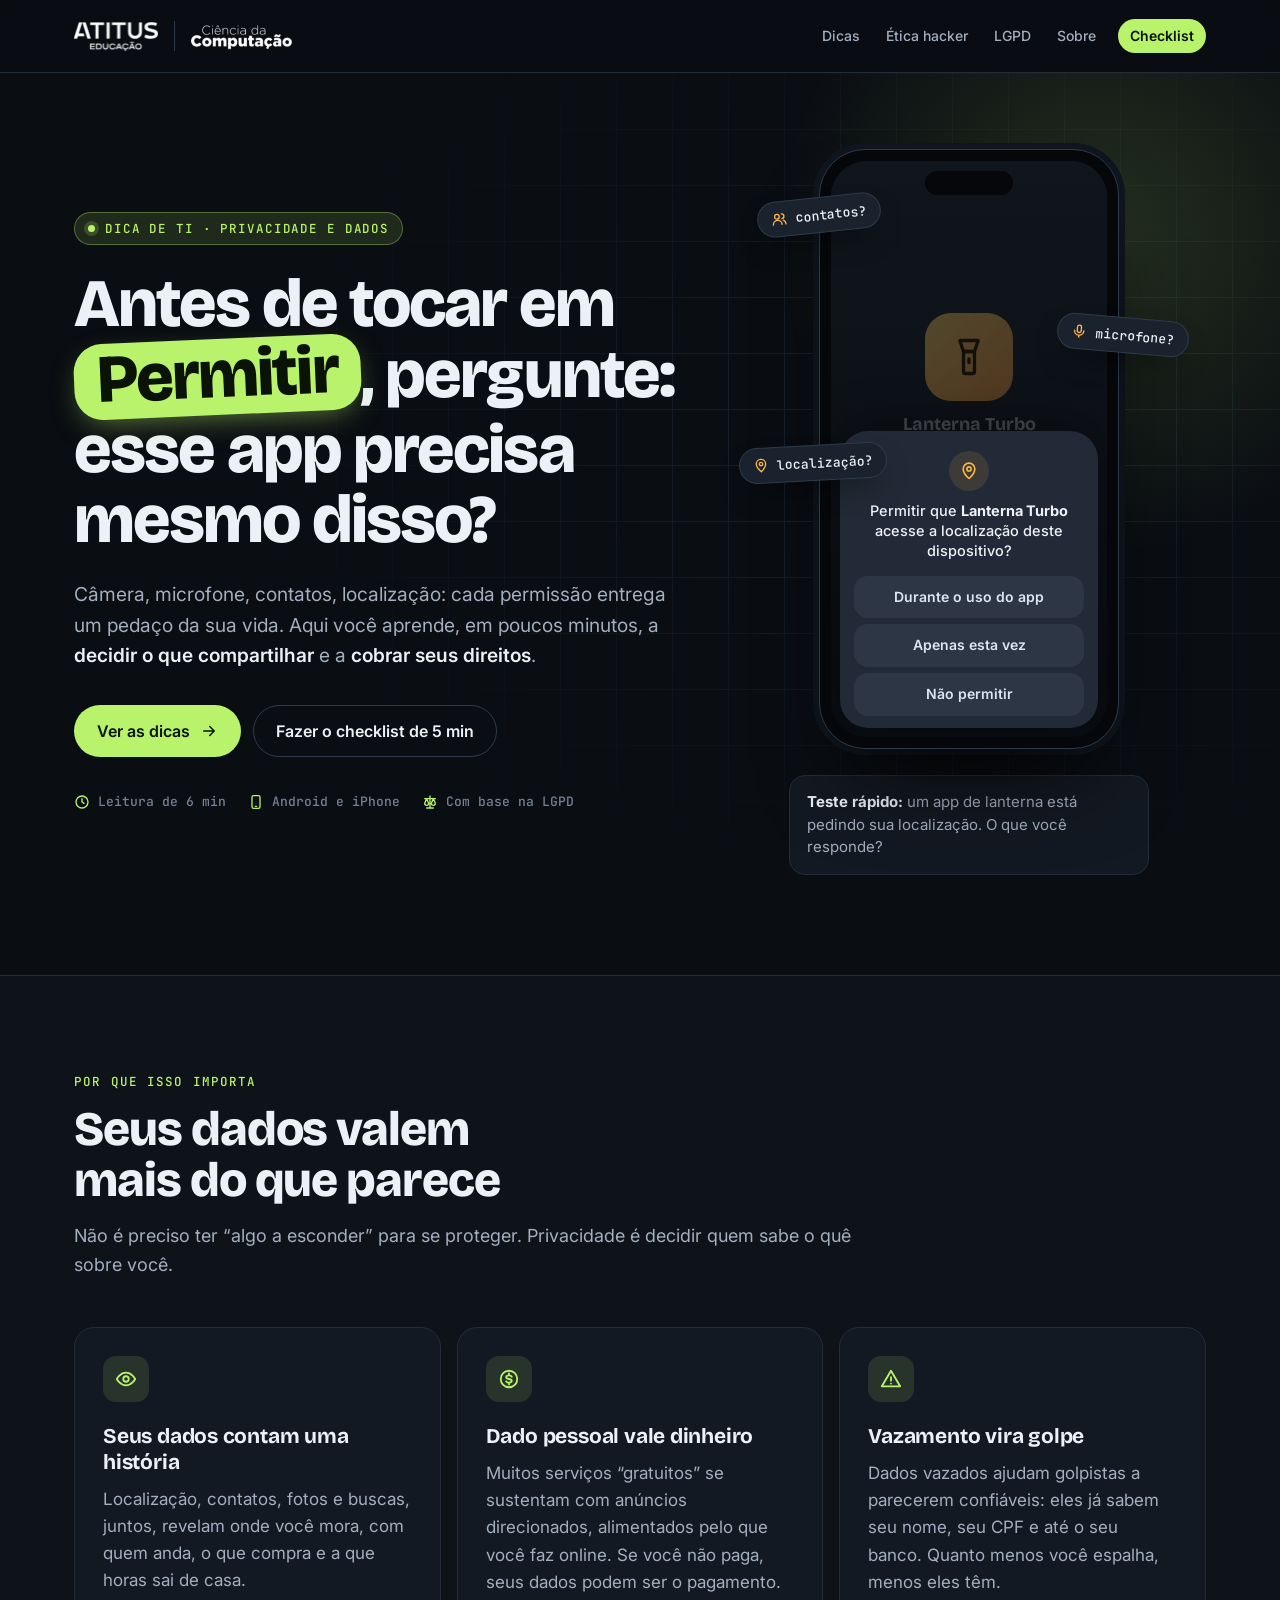
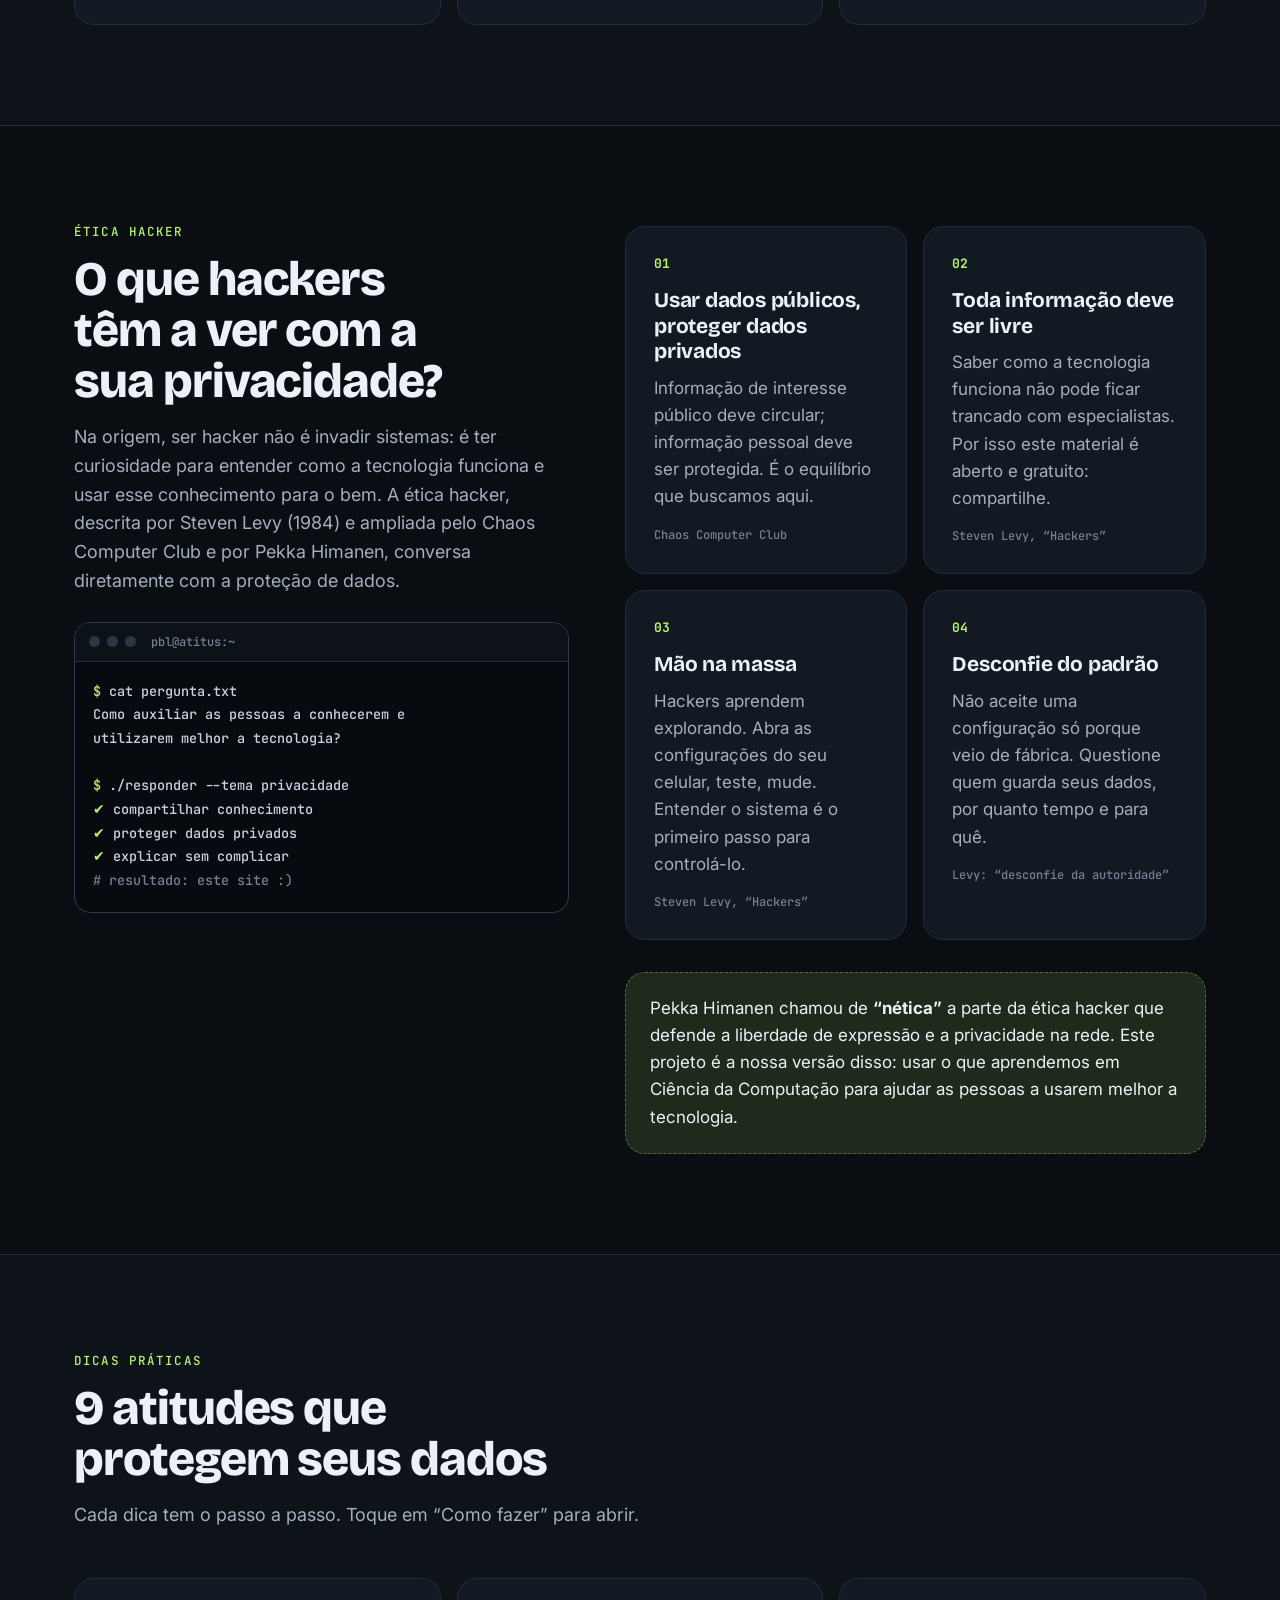
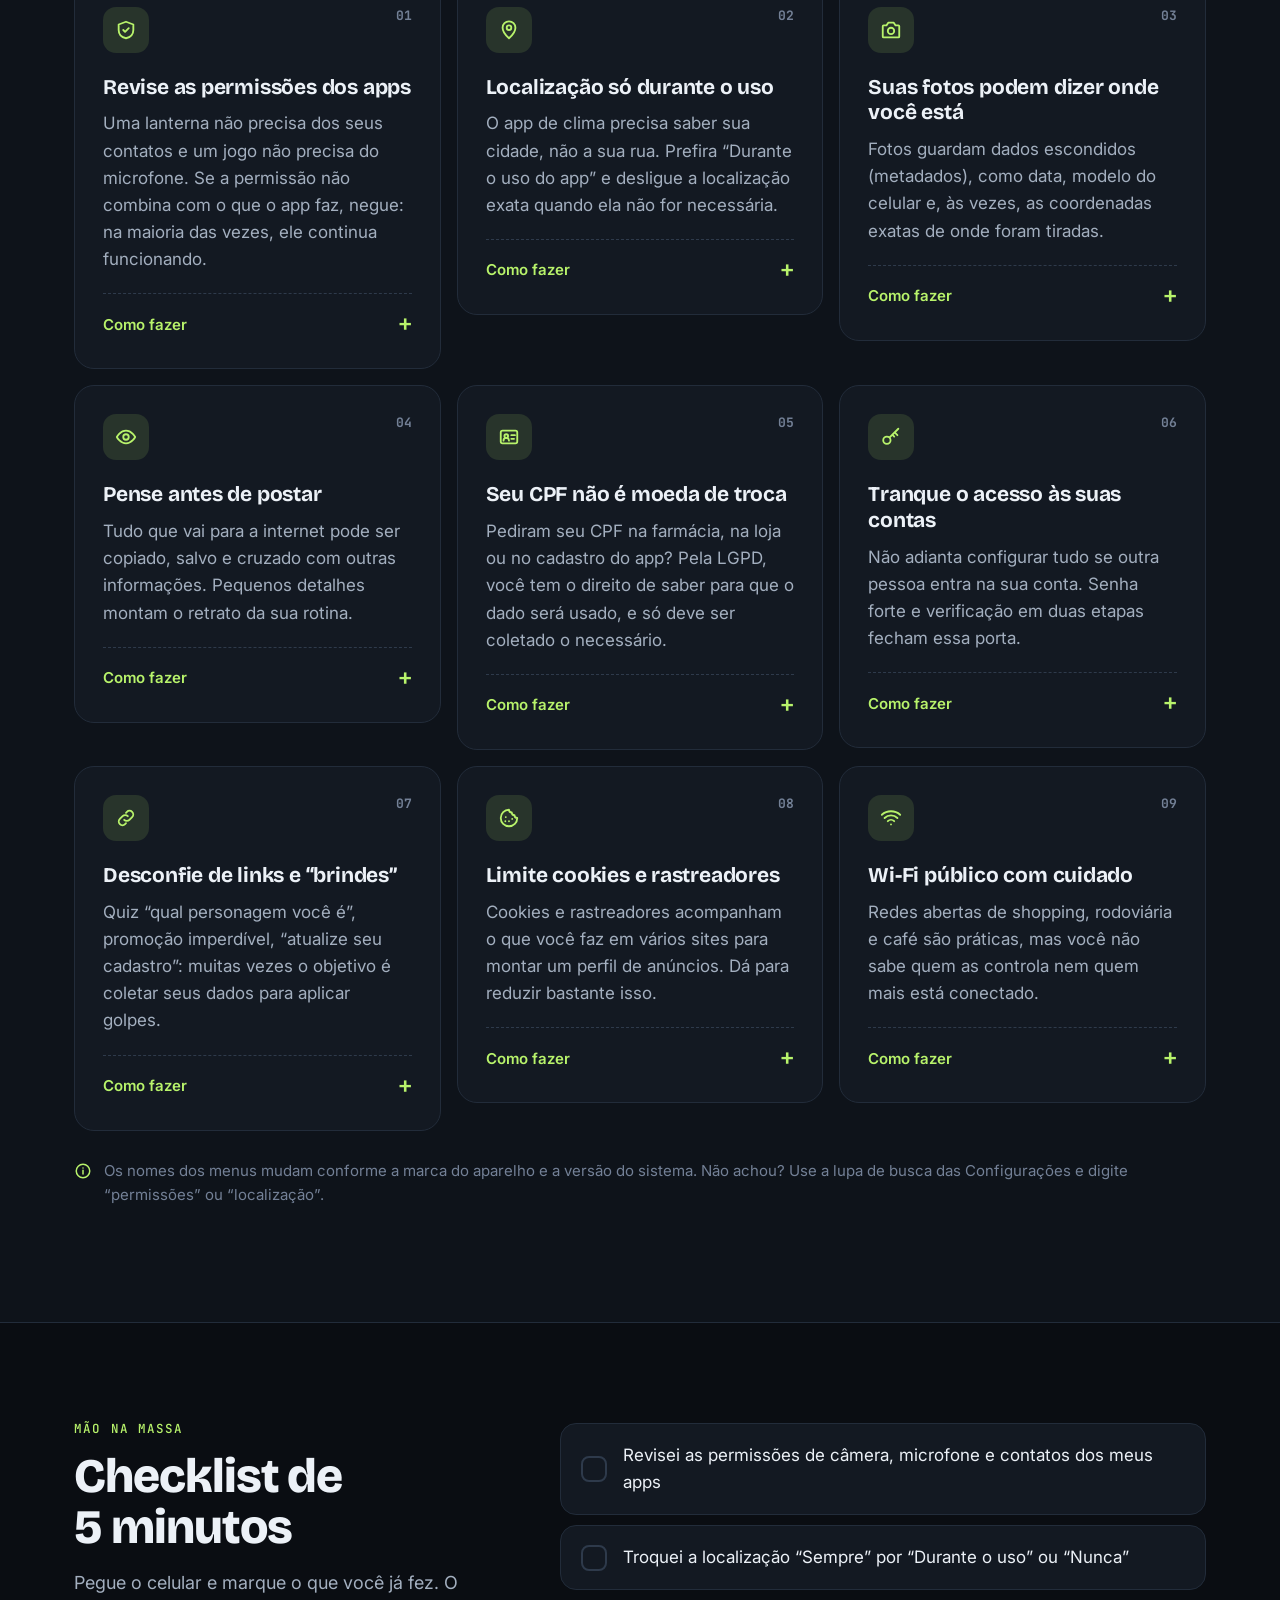
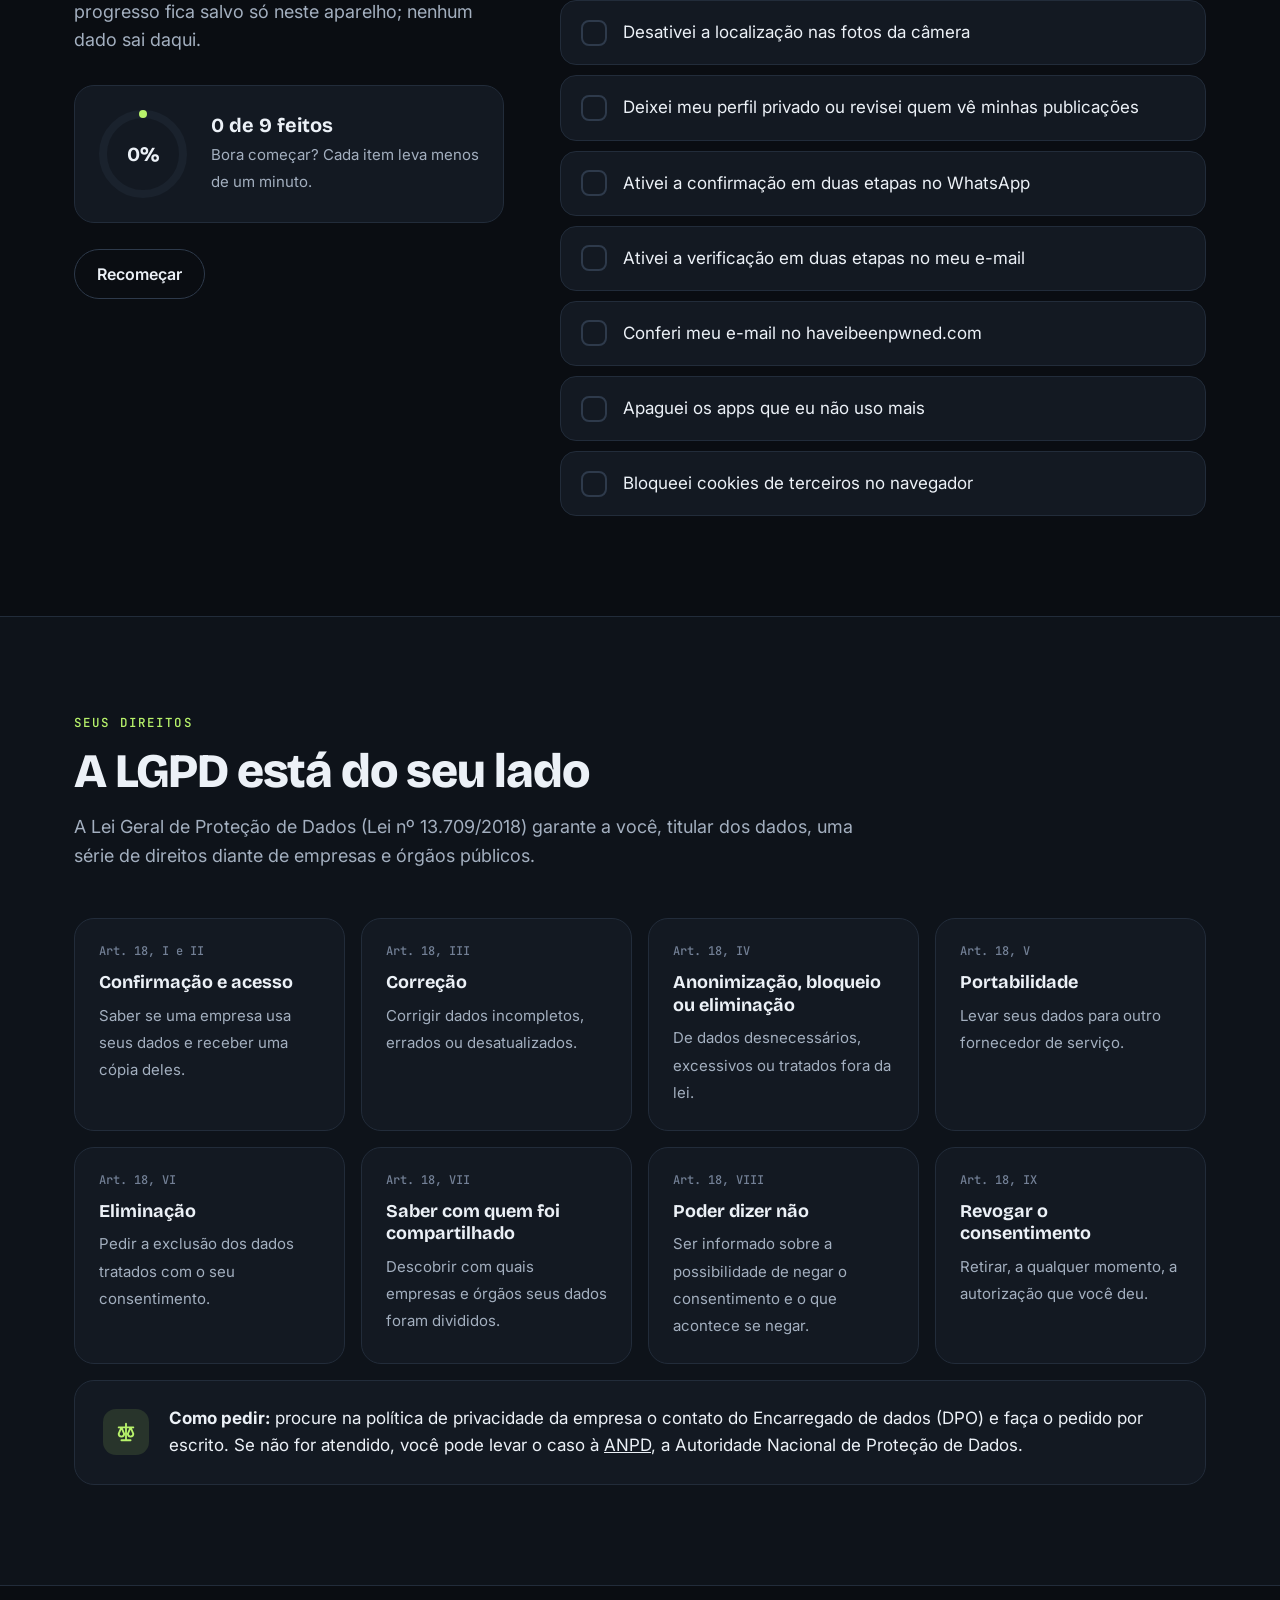
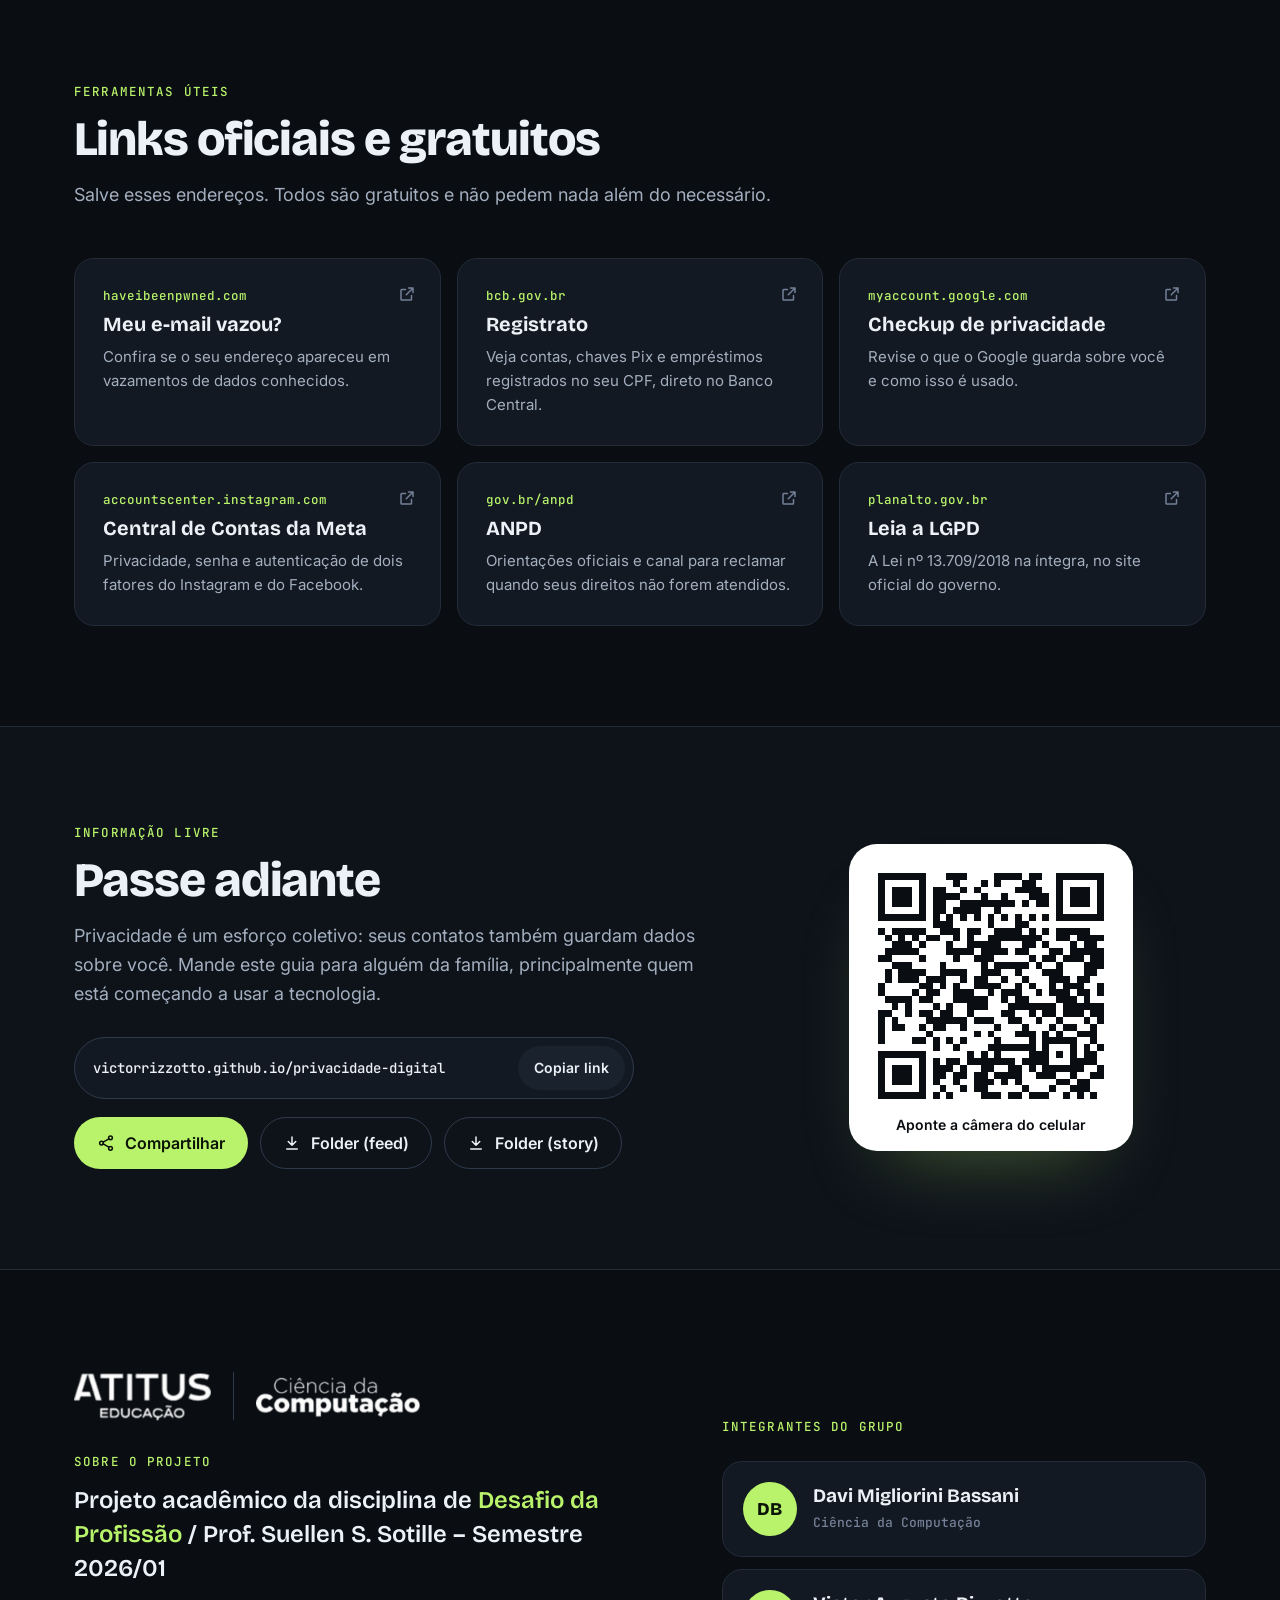
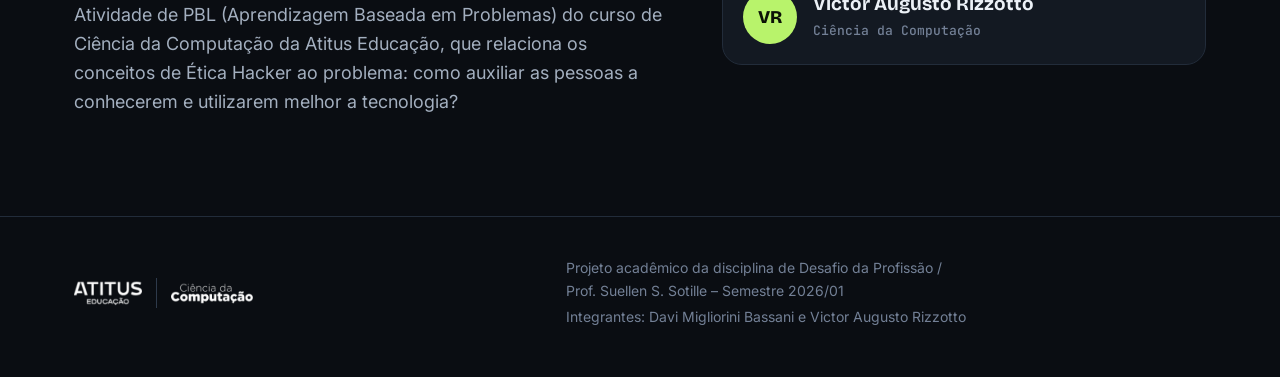
==== index.html @ c00c921f "Landing page e folder: privacidade e dados pessoais (PBL Ética Hacker) Projeto acadêmico da discipli" ====
<!doctype html>
<html lang="pt-BR">
<head>
<meta charset="utf-8">
<meta name="viewport" content="width=device-width, initial-scale=1">
<title>Seus dados, suas regras · Privacidade digital</title>
<meta name="description" content="Dicas práticas de privacidade e proteção de dados pessoais para o dia a dia: permissões de apps, localização, senhas, golpes e seus direitos pela LGPD. Projeto acadêmico de Ciência da Computação — Atitus Educação.">
<meta name="theme-color" content="#0A0D12">
<meta property="og:type" content="website">
<meta property="og:locale" content="pt_BR">
<meta property="og:title" content="Antes de tocar em “Permitir”, pergunte: esse app precisa mesmo disso?">
<meta property="og:description" content="Guia rápido de privacidade e dados pessoais: permissões, localização, senhas, golpes e seus direitos pela LGPD.">
<meta property="og:url" content="https://victorrizzotto.github.io/privacidade-digital/">
<meta property="og:image" content="https://victorrizzotto.github.io/privacidade-digital/folder/folder-feed.png">
<meta name="twitter:card" content="summary_large_image">
<link rel="icon" href="assets/favicon.svg" type="image/svg+xml">
<link rel="preconnect" href="https://fonts.googleapis.com">
<link rel="preconnect" href="https://fonts.gstatic.com" crossorigin>
<link href="https://fonts.googleapis.com/css2?family=Bricolage+Grotesque:opsz,wght@12..96,500;12..96,700;12..96,800&family=Inter:wght@400;500;600;700&family=JetBrains+Mono:wght@500;700&display=swap" rel="stylesheet">
<style>
:root{
  --bg:#0A0D12; --bg-2:#0E131A; --surface:#131922; --surface-2:#1A222D; --line:#222C3A; --line-2:#2E3A4B;
  --text:#ECF1F7; --muted:#A3AFBF; --dim:#738096;
  --accent:#B8F36B; --accent-ink:#0B1206; --accent-soft:rgba(184,243,107,.12); --accent-line:rgba(184,243,107,.35);
  --warn:#FFB547; --warn-soft:rgba(255,181,71,.12); --warn-line:rgba(255,181,71,.45);
  --radius:20px;
  --maxw:1180px;
  --font-display:"Bricolage Grotesque", ui-sans-serif, system-ui, sans-serif;
  --font-body:"Inter", ui-sans-serif, system-ui, -apple-system, "Segoe UI", sans-serif;
  --font-mono:"JetBrains Mono", ui-monospace, SFMono-Regular, Menlo, monospace;
  color-scheme:dark;
}
*{box-sizing:border-box}
html{scroll-behavior:smooth;-webkit-text-size-adjust:100%;overflow-x:clip}
body{margin:0;background:var(--bg);color:var(--text);font:400 17px/1.6 var(--font-body);-webkit-font-smoothing:antialiased;overflow-x:clip}
img,svg{display:block;max-width:100%}
a{color:inherit}
button{font:inherit}
:focus-visible{outline:2px solid var(--accent);outline-offset:3px;border-radius:8px}
.wrap{max-width:var(--maxw);margin:0 auto;padding:0 24px}
.icon{width:22px;height:22px;flex:none;fill:none;stroke:currentColor;stroke-width:2;stroke-linecap:round;stroke-linejoin:round}
.skip{position:absolute;left:-9999px;top:12px;z-index:100;background:var(--accent);color:var(--accent-ink);padding:10px 14px;border-radius:10px;font-weight:600;text-decoration:none}
.skip:focus{left:12px}

/* Header */
.site-header{position:sticky;top:0;z-index:50;background:rgba(10,13,18,.8);-webkit-backdrop-filter:saturate(140%) blur(14px);backdrop-filter:saturate(140%) blur(14px);border-bottom:1px solid var(--line)}
.site-header .wrap{display:flex;align-items:center;justify-content:space-between;gap:20px;height:72px}
.brand{display:flex;align-items:center;gap:16px;text-decoration:none}
.brand .atitus{height:32px;width:auto}
.brand .curso{height:27px;width:auto}
.vsep{width:1px;height:30px;background:var(--line-2);flex:none}
.nav{display:flex;align-items:center;gap:2px}
.nav a{font:500 14px/1 var(--font-body);color:var(--muted);text-decoration:none;padding:10px 12px;border-radius:999px;transition:color .15s,background .15s}
.nav a:hover{color:var(--text);background:var(--surface)}
.nav a.nav-cta{background:var(--accent);color:var(--accent-ink);font-weight:600;margin-left:8px}
.nav a.nav-cta:hover{background:#c9f98a}

/* Hero */
.hero{position:relative;padding:76px 0 100px;overflow:hidden;isolation:isolate}
.hero::before{content:"";position:absolute;inset:0;z-index:-2;background-image:linear-gradient(var(--line) 1px,transparent 1px),linear-gradient(90deg,var(--line) 1px,transparent 1px);background-size:56px 56px;-webkit-mask-image:radial-gradient(ellipse 75% 70% at 72% 40%,#000 15%,transparent 72%);mask-image:radial-gradient(ellipse 75% 70% at 72% 40%,#000 15%,transparent 72%);opacity:.6}
.hero::after{content:"";position:absolute;z-index:-1;width:760px;height:760px;right:-200px;top:-220px;background:radial-gradient(circle,rgba(184,243,107,.15),transparent 60%)}
.hero .wrap{display:grid;grid-template-columns:1.12fr .88fr;gap:56px;align-items:center}
.eyebrow{display:inline-flex;align-items:center;gap:10px;font:500 12.5px/1.2 var(--font-mono);letter-spacing:.07em;text-transform:uppercase;color:var(--accent);padding:8px 13px;border:1px solid var(--accent-line);border-radius:999px;background:var(--accent-soft)}
.eyebrow .dot{width:7px;height:7px;border-radius:50%;background:var(--accent);box-shadow:0 0 0 4px rgba(184,243,107,.18);flex:none}
h1{font:800 clamp(38px,5.3vw,68px)/1.03 var(--font-display);letter-spacing:-.028em;margin:24px 0;text-wrap:balance}
.pill-word{display:inline-block;padding:.02em .34em .07em;border-radius:.42em;background:var(--accent);color:var(--accent-ink);transform:rotate(-2.5deg);box-shadow:0 10px 30px -10px rgba(184,243,107,.55)}
.lead{font-size:clamp(17px,1.5vw,20px);color:var(--muted);max-width:54ch;margin:0 0 34px}
.lead strong{color:var(--text);font-weight:600}
.actions{display:flex;flex-wrap:wrap;gap:12px}
.btn{display:inline-flex;align-items:center;justify-content:center;gap:10px;font:600 16px/1 var(--font-body);padding:16px 22px;border-radius:999px;text-decoration:none;border:1px solid transparent;cursor:pointer;transition:transform .15s,background .15s,border-color .15s}
.btn .icon{width:18px;height:18px}
.btn-primary{background:var(--accent);color:var(--accent-ink)}
.btn-primary:hover{transform:translateY(-2px);background:#c9f98a}
.btn-ghost{background:transparent;color:var(--text);border-color:var(--line-2)}
.btn-ghost:hover{background:var(--surface);border-color:var(--dim)}
.hero-meta{margin:36px 0 0;padding:0;list-style:none;display:flex;flex-wrap:wrap;gap:10px 22px;font:500 13px/1.4 var(--font-mono);color:var(--dim)}
.hero-meta li{display:flex;align-items:center;gap:8px}
.hero-meta .icon{width:16px;height:16px;color:var(--accent)}

/* Permission demo */
.demo{display:flex;flex-direction:column;align-items:center}
.phone-wrap{position:relative;width:300px;max-width:100%}
.phone{width:100%;aspect-ratio:1/2;border-radius:46px;background:#05070A;border:1px solid var(--line-2);padding:11px;box-shadow:0 50px 90px -35px rgba(0,0,0,.9),0 0 0 6px #10161F}
.screen{position:relative;height:100%;border-radius:36px;overflow:hidden;background:linear-gradient(180deg,#1C2531,#0F151D)}
.island{position:absolute;top:10px;left:50%;transform:translateX(-50%);width:88px;height:24px;border-radius:20px;background:#05070A;z-index:3}
.fake-app{position:absolute;inset:0;display:flex;flex-direction:column;align-items:center;justify-content:center;gap:12px;padding-bottom:150px;color:#DDE5EE;opacity:.5;filter:blur(.6px)}
.torch{width:88px;height:88px;border-radius:26px;background:linear-gradient(135deg,#FFD66B,#FF9F43);display:grid;place-items:center;color:#2A1A00}
.torch .icon{width:44px;height:44px;stroke-width:1.8}
.fake-app b{font:700 18px var(--font-display)}
.scrim{position:absolute;inset:0;background:rgba(0,0,0,.42)}
.sheet{position:absolute;left:9px;right:9px;bottom:9px;background:#212A36;border-radius:28px;padding:20px 14px 12px;text-align:center;color:#EEF2F7;box-shadow:0 -10px 40px rgba(0,0,0,.35)}
.sheet-ico{width:40px;height:40px;margin:0 auto 10px;border-radius:50%;background:var(--warn-soft);color:var(--warn);display:grid;place-items:center}
.sheet-ico .icon{width:20px;height:20px}
.sheet p{font:500 14.5px/1.4 var(--font-body);margin:0 6px 14px}
.sheet button{display:block;width:100%;font:600 14px/1.2 var(--font-body);padding:13px 10px;margin-top:6px;border-radius:14px;border:0;background:#2C3644;color:#DCE6F2;cursor:pointer;transition:background .15s}
.sheet button:hover{background:#364253}
.sheet button[aria-pressed="true"]{box-shadow:inset 0 0 0 2px var(--accent)}
.chip{position:absolute;z-index:2;display:inline-flex;align-items:center;gap:8px;padding:9px 13px;border-radius:999px;background:var(--surface-2);border:1px solid var(--line-2);font:500 13px/1 var(--font-mono);color:var(--text);box-shadow:0 14px 30px -12px rgba(0,0,0,.7);white-space:nowrap}
.chip .icon{width:16px;height:16px;color:var(--warn)}
.chip.c1{top:48px;left:-62px;transform:rotate(-6deg)}
.chip.c2{top:168px;right:-70px;transform:rotate(5deg)}
.chip.c3{top:296px;left:-80px;transform:rotate(-3deg)}
.feedback{margin-top:26px;width:100%;max-width:360px;min-height:84px;padding:15px 17px;border-radius:16px;background:var(--surface);border:1px solid var(--line);font-size:15px;line-height:1.5;color:var(--muted)}
.feedback strong{color:var(--text)}
.feedback.good{border-color:var(--accent-line);background:linear-gradient(0deg,var(--accent-soft),var(--accent-soft)),var(--surface)}
.feedback.bad{border-color:var(--warn-line);background:linear-gradient(0deg,var(--warn-soft),var(--warn-soft)),var(--surface)}

/* Sections */
section{padding:100px 0;scroll-margin-top:72px}
.band{background:var(--bg-2);border-block:1px solid var(--line)}
.section-head{max-width:780px;margin-bottom:48px}
.kicker{font:500 12.5px/1 var(--font-mono);letter-spacing:.09em;text-transform:uppercase;color:var(--accent);margin:0 0 16px}
h2{font:800 clamp(30px,3.8vw,48px)/1.06 var(--font-display);letter-spacing:-.022em;margin:0 0 16px;text-wrap:balance}
.section-head p:not(.kicker),.intro{color:var(--muted);font-size:18px;margin:0}
h3{font:700 21px/1.22 var(--font-display);letter-spacing:-.01em;margin:0 0 10px}
.card{background:var(--surface);border:1px solid var(--line);border-radius:var(--radius);padding:28px}
.card p{margin:0;color:var(--muted)}
.badge{width:46px;height:46px;border-radius:13px;display:grid;place-items:center;background:var(--accent-soft);color:var(--accent);margin-bottom:22px}
.badge .icon{width:22px;height:22px}

.why{display:grid;grid-template-columns:repeat(3,1fr);gap:16px}

/* Ethics */
.ethics{display:grid;grid-template-columns:.92fr 1.08fr;gap:56px;align-items:start}
.ethics .intro{margin-bottom:26px}
.term{border:1px solid var(--line-2);border-radius:16px;background:#070A0E;overflow:hidden}
.term-bar{display:flex;align-items:center;gap:7px;padding:11px 14px;border-bottom:1px solid var(--line);background:#0D1218}
.term-bar span{width:11px;height:11px;border-radius:50%;background:#2B3646}
.term-bar em{margin-left:8px;font:500 12px var(--font-mono);font-style:normal;color:var(--dim)}
.term pre{margin:0;padding:18px 18px 20px;font:500 13.5px/1.75 var(--font-mono);color:#C9D3DF;white-space:pre-wrap;word-break:break-word}
.term .p{color:var(--accent)}
.term .ok{color:var(--accent)}
.term .c{color:var(--dim)}
.principles{display:grid;grid-template-columns:1fr 1fr;gap:16px}
.principle .num{display:block;font:700 13px var(--font-mono);color:var(--accent);margin-bottom:16px}
.principle .src{display:block;margin-top:16px;font:500 12px/1.4 var(--font-mono);color:var(--dim)}
.callout{margin-top:16px;grid-column:1/-1;padding:22px 24px;border-radius:var(--radius);border:1px dashed var(--accent-line);background:var(--accent-soft);color:var(--text)}
.callout p{margin:0;color:var(--text)}

/* Tips */
.tips{display:grid;grid-template-columns:repeat(3,1fr);gap:16px;align-items:start}
.tip{display:flex;flex-direction:column}
.tip-top{display:flex;align-items:flex-start;justify-content:space-between}
.tip-n{font:700 13px var(--font-mono);color:var(--dim)}
.tip details{margin-top:20px;border-top:1px dashed var(--line-2);padding-top:14px}
.tip summary{list-style:none;cursor:pointer;display:flex;align-items:center;justify-content:space-between;gap:12px;font:600 15px/1.3 var(--font-body);color:var(--accent);padding:4px 0}
.tip summary::-webkit-details-marker{display:none}
.tip summary::after{content:"+";font:500 24px/1 var(--font-mono);transition:transform .2s}
.tip details[open] summary::after{transform:rotate(45deg)}
.how{padding-top:6px;font-size:15px;color:var(--muted)}
.how .os{font:700 11.5px/1 var(--font-mono);letter-spacing:.09em;text-transform:uppercase;color:var(--text);margin:16px 0 8px}
.how ol,.how ul{margin:0;padding-left:20px}
.how li{margin:5px 0}
.how li::marker{color:var(--dim)}
.path{font:500 12.5px/1.6 var(--font-mono);color:var(--text);background:var(--surface-2);border:1px solid var(--line);padding:1px 6px;border-radius:6px;-webkit-box-decoration-break:clone;box-decoration-break:clone}
.note{margin-top:28px;display:flex;gap:12px;align-items:flex-start;color:var(--dim);font-size:15px}
.note .icon{width:18px;height:18px;margin-top:3px;color:var(--accent)}

/* Checklist */
.check-grid{display:grid;grid-template-columns:.8fr 1.2fr;gap:56px;align-items:start}
.check-side{position:sticky;top:110px}
.progress{display:flex;align-items:center;gap:20px;margin:30px 0 26px;padding:20px;border:1px solid var(--line);border-radius:var(--radius);background:var(--surface)}
.ring{position:relative;width:96px;height:96px;flex:none}
.ring svg{width:96px;height:96px;transform:rotate(-90deg)}
.ring circle{fill:none;stroke-width:10}
.ring .bg{stroke:var(--surface-2)}
.ring .fg{stroke:var(--accent);stroke-linecap:round;transition:stroke-dasharray .5s ease}
.ring b{position:absolute;inset:0;display:grid;place-items:center;font:700 20px var(--font-display)}
.progress strong{display:block;font:700 20px/1.2 var(--font-display);margin-bottom:4px}
.progress span{color:var(--muted);font-size:15px}
.checklist{list-style:none;margin:0;padding:0;display:grid;gap:10px}
.checklist label{position:relative;display:flex;align-items:center;gap:16px;padding:18px 20px;border:1px solid var(--line);border-radius:16px;background:var(--surface);cursor:pointer;transition:border-color .15s,background .15s}
.checklist label:hover{border-color:var(--line-2);background:var(--surface-2)}
.checklist input{position:absolute;opacity:0;width:1px;height:1px}
.box{width:26px;height:26px;flex:none;border-radius:8px;border:2px solid var(--line-2);display:grid;place-items:center;color:transparent;transition:all .15s}
.box .icon{width:16px;height:16px;stroke-width:3}
.checklist input:checked + .box{background:var(--accent);border-color:var(--accent);color:var(--accent-ink)}
.checklist input:focus-visible + .box{outline:2px solid var(--accent);outline-offset:3px}
.checklist input:checked ~ .txt{color:var(--dim);text-decoration:line-through;text-decoration-color:var(--line-2)}
.checklist label:has(input:checked){border-color:var(--accent-line)}

/* Rights */
.rights{list-style:none;margin:0;padding:0;display:grid;grid-template-columns:repeat(4,1fr);gap:16px}
.rights li{padding:24px}
.rights .art{display:block;font:500 12px var(--font-mono);color:var(--dim);margin-bottom:12px}
.rights strong{display:block;font:700 18px/1.25 var(--font-display);margin-bottom:8px}
.rights span.d{color:var(--muted);font-size:15px}
.how-to{margin-top:16px;display:grid;grid-template-columns:auto 1fr;gap:20px;align-items:center;padding:24px 28px}
.how-to .badge{margin:0}
.how-to p{color:var(--text)}

/* Tools */
.tools{display:grid;grid-template-columns:repeat(3,1fr);gap:16px}
.tool{position:relative;display:flex;flex-direction:column;gap:8px;text-decoration:none;transition:border-color .15s,transform .15s}
.tool:hover{border-color:var(--accent-line);transform:translateY(-3px)}
.tool .host{font:500 12.5px var(--font-mono);color:var(--accent)}
.tool strong{font:700 20px/1.25 var(--font-display)}
.tool span.d{color:var(--muted);font-size:15px}
.tool .ext{position:absolute;top:26px;right:24px;width:18px;height:18px;color:var(--dim)}

/* Share */
.share{display:grid;grid-template-columns:1.2fr .8fr;gap:56px;align-items:center}
.link-box{display:flex;align-items:center;gap:8px;margin:28px 0 18px;padding:8px 8px 8px 18px;border:1px solid var(--line-2);border-radius:999px;background:var(--surface);max-width:560px}
.link-box code{flex:1;min-width:0;font:500 14px var(--font-mono);color:var(--text);overflow:hidden;text-overflow:ellipsis;white-space:nowrap}
.link-box button{flex:none;border:0;border-radius:999px;padding:11px 16px;background:var(--surface-2);color:var(--text);font-weight:600;font-size:14px;cursor:pointer}
.link-box button:hover{background:var(--line-2)}
.qr-card{margin:0;justify-self:center;padding:22px 22px 18px;border-radius:28px;background:#fff;color:#0A0D12;text-align:center;box-shadow:0 40px 80px -40px rgba(184,243,107,.35)}
.qr-card img{width:240px;height:240px}
.qr-card figcaption{margin-top:10px;font:600 14px var(--font-body)}

/* About */
.about{display:grid;grid-template-columns:1.1fr .9fr;gap:56px;align-items:center}
.about-logos{display:flex;align-items:center;gap:22px;margin-bottom:34px}
.about-logos .atitus{height:52px;width:auto}
.about-logos .curso{height:44px;width:auto}
.about-logos .vsep{height:48px}
.about-main{font:600 clamp(20px,2vw,24px)/1.4 var(--font-display);margin:0 0 16px}
.about-main em{font-style:normal;color:var(--accent)}
.team{display:grid;gap:12px}
.member{display:flex;align-items:center;gap:16px;padding:20px}
.avatar{width:54px;height:54px;flex:none;border-radius:50%;display:grid;place-items:center;background:var(--accent);color:var(--accent-ink);font:800 18px var(--font-display)}
.member strong{display:block;font:700 19px/1.25 var(--font-display)}
.member .role{color:var(--dim);font:500 13px var(--font-mono)}

/* Footer */
.site-footer{border-top:1px solid var(--line);padding:40px 0 48px;color:var(--dim);font-size:14px}
.site-footer .wrap{display:flex;flex-wrap:wrap;align-items:center;justify-content:space-between;gap:24px}
.site-footer .logos{display:flex;align-items:center;gap:14px}
.site-footer .logos .atitus{height:26px;width:auto}
.site-footer .logos .curso{height:22px;width:auto}
.site-footer p{margin:0;max-width:640px}
.site-footer p + p{margin-top:4px}

/* Reveal */
.js .reveal{opacity:0;transform:translateY(18px);transition:opacity .6s ease,transform .6s ease}
.js .reveal.in{opacity:1;transform:none}
@media (prefers-reduced-motion:reduce){
  html{scroll-behavior:auto}
  .js .reveal{opacity:1;transform:none;transition:none}
  *{transition:none!important}
}

.hero .wrap>*,.ethics>*,.check-grid>*,.share>*,.about>*{min-width:0}
/* Responsive */
@media (max-width:1140px){
  .chip.c1{left:-34px}.chip.c2{right:-36px}.chip.c3{left:-42px}
}
@media (max-width:1040px){
  .rights{grid-template-columns:repeat(2,1fr)}
  .nav a.hide-md{display:none}
}
@media (max-width:900px){
  .nav a:not(.nav-cta){display:none}
  .hero{padding:48px 0 72px}
  .hero .wrap,.ethics,.check-grid,.share,.about{grid-template-columns:1fr;gap:44px}
  .why,.tips,.tools{grid-template-columns:1fr 1fr}
  .check-side{position:static}
  .chip.c1{left:-40px}.chip.c2{right:-40px}.chip.c3{left:-48px}
}
@media (max-width:640px){
  section{padding:68px 0}
  .wrap{padding:0 16px}
  .why,.tips,.tools,.principles,.rights{grid-template-columns:1fr}
  .card{padding:24px}
  .brand{gap:11px}
  .brand .atitus{height:25px}.brand .curso{height:21px}
  .vsep{height:24px}
  .nav a.nav-cta{padding:10px 13px;font-size:13px;margin-left:0}
  .chip.c1{top:40px;left:-6px}.chip.c2{top:128px;right:-6px}.chip.c3{top:190px;left:-8px}
  .phone-wrap{width:276px}
  .actions .btn{flex:1 1 100%}
  .how-to{grid-template-columns:1fr}
  .about-logos .atitus{height:40px}.about-logos .curso{height:34px}
  .qr-card img{width:200px;height:200px}
}
@media (max-width:360px){
  .brand .curso{display:none}
  .brand .vsep{display:none}
}
</style>
</head>
<body>
<svg width="0" height="0" style="position:absolute" aria-hidden="true">
  <defs>
    <symbol id="i-lock" viewBox="0 0 24 24"><rect x="4" y="11" width="16" height="10" rx="2"/><path d="M8 11V7a4 4 0 0 1 8 0v4"/></symbol>
    <symbol id="i-pin" viewBox="0 0 24 24"><path d="M12 21s-7-6.2-7-11.5A7 7 0 0 1 19 9.5C19 14.8 12 21 12 21z"/><circle cx="12" cy="9.5" r="2.5"/></symbol>
    <symbol id="i-camera" viewBox="0 0 24 24"><path d="M4 7h3l2-3h6l2 3h3a1 1 0 0 1 1 1v11a1 1 0 0 1-1 1H4a1 1 0 0 1-1-1V8a1 1 0 0 1 1-1z"/><circle cx="12" cy="13" r="3.5"/></symbol>
    <symbol id="i-mic" viewBox="0 0 24 24"><rect x="9" y="3" width="6" height="11" rx="3"/><path d="M5 11a7 7 0 0 0 14 0M12 18v3"/></symbol>
    <symbol id="i-users" viewBox="0 0 24 24"><circle cx="9" cy="8" r="3.5"/><path d="M2.5 20a6.5 6.5 0 0 1 13 0M16 4.5a3.5 3.5 0 0 1 0 7M18 14.2a6.5 6.5 0 0 1 3.5 5.8"/></symbol>
    <symbol id="i-eye" viewBox="0 0 24 24"><path d="M2 12s3.5-7 10-7 10 7 10 7-3.5 7-10 7S2 12 2 12z"/><circle cx="12" cy="12" r="3"/></symbol>
    <symbol id="i-id" viewBox="0 0 24 24"><rect x="3" y="5" width="18" height="14" rx="2"/><circle cx="9" cy="11" r="2"/><path d="M6 16a3 3 0 0 1 6 0M14.5 10h4M14.5 14h3"/></symbol>
    <symbol id="i-key" viewBox="0 0 24 24"><circle cx="7.5" cy="15.5" r="4"/><path d="M10.5 12.5L20 3M16 7l3 3M13.5 9.5l2 2"/></symbol>
    <symbol id="i-link" viewBox="0 0 24 24"><path d="M10 14a4 4 0 0 0 5.7 0l3-3a4 4 0 0 0-5.7-5.7l-1 1"/><path d="M14 10a4 4 0 0 0-5.7 0l-3 3a4 4 0 0 0 5.7 5.7l1-1"/></symbol>
    <symbol id="i-cookie" viewBox="0 0 24 24"><path d="M12 3a9 9 0 1 0 9 9 3 3 0 0 1-3-3 3 3 0 0 1-3-3 3 3 0 0 1-3-3z"/><path d="M8.5 11h.01M12 15.5h.01M15.5 13h.01M8 15.5h.01"/></symbol>
    <symbol id="i-wifi" viewBox="0 0 24 24"><path d="M2 8.5a15 15 0 0 1 20 0M5 12a10 10 0 0 1 14 0M8.5 15.5a5 5 0 0 1 7 0M12 19h.01"/></symbol>
    <symbol id="i-shield" viewBox="0 0 24 24"><path d="M12 3l8 3v6c0 5-3.5 8-8 9-4.5-1-8-4-8-9V6z"/><path d="M9 12l2 2 4-4"/></symbol>
    <symbol id="i-coin" viewBox="0 0 24 24"><circle cx="12" cy="12" r="9"/><path d="M15 9.5c-.5-1-1.6-1.5-3-1.5-1.7 0-3 .8-3 2s1.3 1.7 3 2 3 .8 3 2-1.3 2-3 2c-1.4 0-2.5-.5-3-1.5M12 6v2M12 16v2"/></symbol>
    <symbol id="i-alert" viewBox="0 0 24 24"><path d="M12 3l10 17H2z"/><path d="M12 10v4M12 17h.01"/></symbol>
    <symbol id="i-scale" viewBox="0 0 24 24"><path d="M12 3v18M7 21h10M4 7h16M7 7l-3 7a3 3 0 0 0 6 0zM17 7l-3 7a3 3 0 0 0 6 0z"/></symbol>
    <symbol id="i-check" viewBox="0 0 24 24"><path d="M5 12.5l4.5 4.5L19 7.5"/></symbol>
    <symbol id="i-share" viewBox="0 0 24 24"><circle cx="18" cy="5" r="2.5"/><circle cx="6" cy="12" r="2.5"/><circle cx="18" cy="19" r="2.5"/><path d="M8.2 10.8l7.6-4.4M8.2 13.2l7.6 4.4"/></symbol>
    <symbol id="i-arrow" viewBox="0 0 24 24"><path d="M5 12h14M13 6l6 6-6 6"/></symbol>
    <symbol id="i-down" viewBox="0 0 24 24"><path d="M12 4v11M7 10l5 5 5-5M5 20h14"/></symbol>
    <symbol id="i-ext" viewBox="0 0 24 24"><path d="M14 4h6v6M20 4l-9 9M18 14v5a1 1 0 0 1-1 1H5a1 1 0 0 1-1-1V7a1 1 0 0 1 1-1h5"/></symbol>
    <symbol id="i-torch" viewBox="0 0 24 24"><path d="M7 3h10l-2 6H9z"/><path d="M9 9h6v11a1 1 0 0 1-1 1h-4a1 1 0 0 1-1-1z"/><path d="M12 13v2"/></symbol>
    <symbol id="i-clock" viewBox="0 0 24 24"><circle cx="12" cy="12" r="9"/><path d="M12 7v5l3 2"/></symbol>
    <symbol id="i-phone" viewBox="0 0 24 24"><rect x="6" y="2.5" width="12" height="19" rx="2.5"/><path d="M11 18.5h2"/></symbol>
    <symbol id="i-info" viewBox="0 0 24 24"><circle cx="12" cy="12" r="9"/><path d="M12 11v5M12 8h.01"/></symbol>
  </defs>
</svg>

<a class="skip" href="#conteudo">Pular para o conteúdo</a>

<header class="site-header">
  <div class="wrap">
    <a class="brand" href="#topo" aria-label="Atitus Educação · Ciência da Computação — início">
      <img class="atitus" src="assets/logo-atitus.png" alt="Atitus Educação" width="337" height="128">
      <span class="vsep" aria-hidden="true"></span>
      <img class="curso" src="assets/logo-ciencia-computacao.png" alt="Ciência da Computação" width="398" height="107">
    </a>
    <nav class="nav" aria-label="Seções">
      <a href="#dicas">Dicas</a>
      <a href="#etica-hacker">Ética hacker</a>
      <a href="#direitos" class="hide-md">LGPD</a>
      <a href="#sobre">Sobre</a>
      <a class="nav-cta" href="#checklist">Checklist</a>
    </nav>
  </div>
</header>

<main id="conteudo">
  <!-- HERO -->
  <div class="hero" id="topo">
    <div class="wrap">
      <div>
        <span class="eyebrow"><span class="dot"></span>Dica de TI · Privacidade e dados</span>
        <h1>Antes de tocar em <span class="pill-word">Permitir</span>, pergunte: esse app precisa mesmo disso?</h1>
        <p class="lead">Câmera, microfone, contatos, localização: cada permissão entrega um pedaço da sua vida. Aqui você aprende, em poucos minutos, a <strong>decidir o que compartilhar</strong> e a <strong>cobrar seus direitos</strong>.</p>
        <div class="actions">
          <a class="btn btn-primary" href="#dicas">Ver as dicas <svg class="icon"><use href="#i-arrow"/></svg></a>
          <a class="btn btn-ghost" href="#checklist">Fazer o checklist de 5 min</a>
        </div>
        <ul class="hero-meta">
          <li><svg class="icon"><use href="#i-clock"/></svg>Leitura de 6 min</li>
          <li><svg class="icon"><use href="#i-phone"/></svg>Android e iPhone</li>
          <li><svg class="icon"><use href="#i-scale"/></svg>Com base na LGPD</li>
        </ul>
      </div>

      <div class="demo">
        <div class="phone-wrap">
          <span class="chip c1"><svg class="icon"><use href="#i-users"/></svg>contatos?</span>
          <span class="chip c2"><svg class="icon"><use href="#i-mic"/></svg>microfone?</span>
          <span class="chip c3"><svg class="icon"><use href="#i-pin"/></svg>localização?</span>
          <div class="phone">
            <div class="screen">
              <span class="island" aria-hidden="true"></span>
              <div class="fake-app" aria-hidden="true">
                <span class="torch"><svg class="icon"><use href="#i-torch"/></svg></span>
                <b>Lanterna Turbo</b>
              </div>
              <div class="scrim" aria-hidden="true"></div>
              <div class="sheet" role="group" aria-labelledby="perm-q">
                <span class="sheet-ico"><svg class="icon"><use href="#i-pin"/></svg></span>
                <p id="perm-q">Permitir que <b>Lanterna Turbo</b> acesse a localização deste dispositivo?</p>
                <button type="button" data-perm="uso" aria-pressed="false">Durante o uso do app</button>
                <button type="button" data-perm="vez" aria-pressed="false">Apenas esta vez</button>
                <button type="button" data-perm="nao" aria-pressed="false">Não permitir</button>
              </div>
            </div>
          </div>
        </div>
        <div class="feedback" id="perm-feedback" aria-live="polite"><strong>Teste rápido:</strong> um app de lanterna está pedindo sua localização. O que você responde?</div>
      </div>
    </div>
  </div>

  <!-- POR QUE IMPORTA -->
  <section class="band" id="por-que">
    <div class="wrap">
      <div class="section-head reveal">
        <p class="kicker">Por que isso importa</p>
        <h2>Seus dados valem mais do que parece</h2>
        <p>Não é preciso ter “algo a esconder” para se proteger. Privacidade é decidir quem sabe o quê sobre você.</p>
      </div>
      <div class="why">
        <article class="card reveal">
          <span class="badge"><svg class="icon"><use href="#i-eye"/></svg></span>
          <h3>Seus dados contam uma história</h3>
          <p>Localização, contatos, fotos e buscas, juntos, revelam onde você mora, com quem anda, o que compra e a que horas sai de casa.</p>
        </article>
        <article class="card reveal">
          <span class="badge"><svg class="icon"><use href="#i-coin"/></svg></span>
          <h3>Dado pessoal vale dinheiro</h3>
          <p>Muitos serviços “gratuitos” se sustentam com anúncios direcionados, alimentados pelo que você faz online. Se você não paga, seus dados podem ser o pagamento.</p>
        </article>
        <article class="card reveal">
          <span class="badge"><svg class="icon"><use href="#i-alert"/></svg></span>
          <h3>Vazamento vira golpe</h3>
          <p>Dados vazados ajudam golpistas a parecerem confiáveis: eles já sabem seu nome, seu CPF e até o seu banco. Quanto menos você espalha, menos eles têm.</p>
        </article>
      </div>
    </div>
  </section>

  <!-- ÉTICA HACKER -->
  <section id="etica-hacker">
    <div class="wrap ethics">
      <div class="reveal">
        <p class="kicker">Ética hacker</p>
        <h2>O que hackers têm a ver com a sua privacidade?</h2>
        <p class="intro">Na origem, ser hacker não é invadir sistemas: é ter curiosidade para entender como a tecnologia funciona e usar esse conhecimento para o bem. A ética hacker, descrita por Steven Levy (1984) e ampliada pelo Chaos Computer Club e por Pekka Himanen, conversa diretamente com a proteção de dados.</p>
        <div class="term" role="img" aria-label="Terminal: a pergunta do projeto é como auxiliar as pessoas a conhecerem e utilizarem melhor a tecnologia; a resposta é compartilhar conhecimento, proteger dados privados e explicar sem complicar.">
          <div class="term-bar"><span></span><span></span><span></span><em>pbl@atitus:~</em></div>
<pre><span class="p">$</span> cat pergunta.txt
Como auxiliar as pessoas a conhecerem e
utilizarem melhor a tecnologia?

<span class="p">$</span> ./responder --tema privacidade
<span class="ok">✔</span> compartilhar conhecimento
<span class="ok">✔</span> proteger dados privados
<span class="ok">✔</span> explicar sem complicar
<span class="c"># resultado: este site :)</span></pre>
        </div>
      </div>
      <div class="principles">
        <article class="card principle reveal">
          <span class="num">01</span>
          <h3>Usar dados públicos, proteger dados privados</h3>
          <p>Informação de interesse público deve circular; informação pessoal deve ser protegida. É o equilíbrio que buscamos aqui.</p>
          <span class="src">Chaos Computer Club</span>
        </article>
        <article class="card principle reveal">
          <span class="num">02</span>
          <h3>Toda informação deve ser livre</h3>
          <p>Saber como a tecnologia funciona não pode ficar trancado com especialistas. Por isso este material é aberto e gratuito: compartilhe.</p>
          <span class="src">Steven Levy, “Hackers”</span>
        </article>
        <article class="card principle reveal">
          <span class="num">03</span>
          <h3>Mão na massa</h3>
          <p>Hackers aprendem explorando. Abra as configurações do seu celular, teste, mude. Entender o sistema é o primeiro passo para controlá-lo.</p>
          <span class="src">Steven Levy, “Hackers”</span>
        </article>
        <article class="card principle reveal">
          <span class="num">04</span>
          <h3>Desconfie do padrão</h3>
          <p>Não aceite uma configuração só porque veio de fábrica. Questione quem guarda seus dados, por quanto tempo e para quê.</p>
          <span class="src">Levy: “desconfie da autoridade”</span>
        </article>
        <div class="callout reveal">
          <p>Pekka Himanen chamou de <strong>“nética”</strong> a parte da ética hacker que defende a liberdade de expressão e a privacidade na rede. Este projeto é a nossa versão disso: usar o que aprendemos em Ciência da Computação para ajudar as pessoas a usarem melhor a tecnologia.</p>
        </div>
      </div>
    </div>
  </section>

  <!-- DICAS -->
  <section class="band" id="dicas">
    <div class="wrap">
      <div class="section-head reveal">
        <p class="kicker">Dicas práticas</p>
        <h2>9 atitudes que protegem seus dados</h2>
        <p>Cada dica tem o passo a passo. Toque em “Como fazer” para abrir.</p>
      </div>

      <div class="tips">
        <article class="card tip reveal">
          <div class="tip-top"><span class="badge"><svg class="icon"><use href="#i-shield"/></svg></span><span class="tip-n">01</span></div>
          <h3>Revise as permissões dos apps</h3>
          <p>Uma lanterna não precisa dos seus contatos e um jogo não precisa do microfone. Se a permissão não combina com o que o app faz, negue: na maioria das vezes, ele continua funcionando.</p>
          <details>
            <summary>Como fazer</summary>
            <div class="how">
              <p class="os">Android</p>
              <ol>
                <li>Abra <span class="path">Configurações › Apps</span> e escolha o app.</li>
                <li>Toque em <span class="path">Permissões</span> e mude para “Não permitir” o que não fizer sentido.</li>
                <li>Para ver tudo por tipo, procure o <span class="path">Gerenciador de permissões</span> em Segurança e privacidade.</li>
              </ol>
              <p class="os">iPhone</p>
              <ol>
                <li>Abra <span class="path">Ajustes › Privacidade e Segurança</span>.</li>
                <li>Entre em Câmera, Microfone, Contatos, Fotos… e desligue os apps que não precisam.</li>
              </ol>
            </div>
          </details>
        </article>

        <article class="card tip reveal">
          <div class="tip-top"><span class="badge"><svg class="icon"><use href="#i-pin"/></svg></span><span class="tip-n">02</span></div>
          <h3>Localização só durante o uso</h3>
          <p>O app de clima precisa saber sua cidade, não a sua rua. Prefira “Durante o uso do app” e desligue a localização exata quando ela não for necessária.</p>
          <details>
            <summary>Como fazer</summary>
            <div class="how">
              <p class="os">Android</p>
              <ol>
                <li><span class="path">Configurações › Apps › [app] › Permissões › Localização</span>.</li>
                <li>Escolha “Permitir apenas durante o uso do app” ou “Não permitir”.</li>
                <li>Desative “Usar local exato” se o app só precisa da região.</li>
              </ol>
              <p class="os">iPhone</p>
              <ol>
                <li><span class="path">Ajustes › Privacidade e Segurança › Serviços de Localização</span>.</li>
                <li>Toque no app e escolha “Durante o Uso do App” ou “Nunca”.</li>
                <li>Desligue “Localização Precisa” quando não for necessária.</li>
              </ol>
            </div>
          </details>
        </article>

        <article class="card tip reveal">
          <div class="tip-top"><span class="badge"><svg class="icon"><use href="#i-camera"/></svg></span><span class="tip-n">03</span></div>
          <h3>Suas fotos podem dizer onde você está</h3>
          <p>Fotos guardam dados escondidos (metadados), como data, modelo do celular e, às vezes, as coordenadas exatas de onde foram tiradas.</p>
          <details>
            <summary>Como fazer</summary>
            <div class="how">
              <p class="os">Android</p>
              <ul>
                <li>Nas configurações do app Câmera, desative a opção de salvar o local (pode se chamar “Tags de localização” ou “Salvar local”).</li>
              </ul>
              <p class="os">iPhone</p>
              <ul>
                <li>Ao compartilhar uma foto, toque em <span class="path">Opções</span> no topo e desligue “Localização”.</li>
                <li>Para nunca salvar: <span class="path">Ajustes › Privacidade e Segurança › Serviços de Localização › Câmera › Nunca</span>.</li>
              </ul>
              <p class="os">Bom saber</p>
              <ul>
                <li>Redes sociais costumam apagar esses dados ao publicar, mas fotos enviadas como arquivo, por e-mail ou em nuvem podem mantê-los.</li>
              </ul>
            </div>
          </details>
        </article>

        <article class="card tip reveal">
          <div class="tip-top"><span class="badge"><svg class="icon"><use href="#i-eye"/></svg></span><span class="tip-n">04</span></div>
          <h3>Pense antes de postar</h3>
          <p>Tudo que vai para a internet pode ser copiado, salvo e cruzado com outras informações. Pequenos detalhes montam o retrato da sua rotina.</p>
          <details>
            <summary>Como fazer</summary>
            <div class="how">
              <p class="os">Evite postar</p>
              <ul>
                <li>Documentos, cartões e comprovantes (RG, CNH, cartão do banco, boleto).</li>
                <li>Cartão de embarque: o código guarda dados da sua reserva.</li>
                <li>Crachá, placa do carro, número da casa e uniforme da escola das crianças.</li>
                <li>Localização em tempo real: poste a viagem depois de voltar.</li>
              </ul>
              <p class="os">Configure</p>
              <ul>
                <li>Deixe o perfil privado e revise quem pode ver suas publicações e marcações.</li>
              </ul>
            </div>
          </details>
        </article>

        <article class="card tip reveal">
          <div class="tip-top"><span class="badge"><svg class="icon"><use href="#i-id"/></svg></span><span class="tip-n">05</span></div>
          <h3>Seu CPF não é moeda de troca</h3>
          <p>Pediram seu CPF na farmácia, na loja ou no cadastro do app? Pela LGPD, você tem o direito de saber para que o dado será usado, e só deve ser coletado o necessário.</p>
          <details>
            <summary>Como fazer</summary>
            <div class="how">
              <ul>
                <li>Pergunte: “Para que vocês usam meu CPF?” e decida se o desconto vale o seu perfil de consumo.</li>
                <li>Nunca envie foto de documento para desconhecidos ou por links recebidos em mensagens.</li>
                <li>Consulte o <a href="https://www.bcb.gov.br/cidadaniafinanceira/registrato" target="_blank" rel="noopener">Registrato</a> do Banco Central para ver contas, chaves Pix e empréstimos no seu nome.</li>
              </ul>
            </div>
          </details>
        </article>

        <article class="card tip reveal">
          <div class="tip-top"><span class="badge"><svg class="icon"><use href="#i-key"/></svg></span><span class="tip-n">06</span></div>
          <h3>Tranque o acesso às suas contas</h3>
          <p>Não adianta configurar tudo se outra pessoa entra na sua conta. Senha forte e verificação em duas etapas fecham essa porta.</p>
          <details>
            <summary>Como fazer</summary>
            <div class="how">
              <ul>
                <li>Use uma senha longa e diferente para cada serviço (frases funcionam bem) e, se puder, um gerenciador de senhas.</li>
                <li>WhatsApp: <span class="path">Configurações › Conta › Confirmação em duas etapas</span>.</li>
                <li>Google: <span class="path">myaccount.google.com › Segurança</span> e ative a verificação em duas etapas.</li>
                <li>Instagram e Facebook: <span class="path">Central de Contas › Senha e segurança › Autenticação de dois fatores</span>.</li>
                <li>Veja se seu e-mail já apareceu em vazamentos no <a href="https://haveibeenpwned.com/" target="_blank" rel="noopener">haveibeenpwned.com</a>.</li>
              </ul>
            </div>
          </details>
        </article>

        <article class="card tip reveal">
          <div class="tip-top"><span class="badge"><svg class="icon"><use href="#i-link"/></svg></span><span class="tip-n">07</span></div>
          <h3>Desconfie de links e “brindes”</h3>
          <p>Quiz “qual personagem você é”, promoção imperdível, “atualize seu cadastro”: muitas vezes o objetivo é coletar seus dados para aplicar golpes.</p>
          <details>
            <summary>Como fazer</summary>
            <div class="how">
              <ul>
                <li>Não clique em links recebidos por SMS, e-mail ou WhatsApp que pedem dados ou senha.</li>
                <li>Acesse bancos e lojas pelo app oficial ou digitando o endereço.</li>
                <li>Empresas sérias não pedem senha nem código de verificação por mensagem.</li>
                <li>Recebeu um código por SMS que você não pediu? Não repasse para ninguém.</li>
              </ul>
            </div>
          </details>
        </article>

        <article class="card tip reveal">
          <div class="tip-top"><span class="badge"><svg class="icon"><use href="#i-cookie"/></svg></span><span class="tip-n">08</span></div>
          <h3>Limite cookies e rastreadores</h3>
          <p>Cookies e rastreadores acompanham o que você faz em vários sites para montar um perfil de anúncios. Dá para reduzir bastante isso.</p>
          <details>
            <summary>Como fazer</summary>
            <div class="how">
              <ul>
                <li>Nos avisos de cookies, prefira “Rejeitar” ou “Somente necessários”.</li>
                <li>No navegador, bloqueie cookies de terceiros nas configurações de privacidade.</li>
                <li>Faça o <a href="https://myaccount.google.com/privacycheckup" target="_blank" rel="noopener">Checkup de privacidade do Google</a> e revise a personalização de anúncios.</li>
                <li>A aba anônima não te deixa invisível: ela só não salva o histórico no aparelho.</li>
              </ul>
            </div>
          </details>
        </article>

        <article class="card tip reveal">
          <div class="tip-top"><span class="badge"><svg class="icon"><use href="#i-wifi"/></svg></span><span class="tip-n">09</span></div>
          <h3>Wi-Fi público com cuidado</h3>
          <p>Redes abertas de shopping, rodoviária e café são práticas, mas você não sabe quem as controla nem quem mais está conectado.</p>
          <details>
            <summary>Como fazer</summary>
            <div class="how">
              <ul>
                <li>Evite acessar o banco ou digitar senhas em Wi-Fi aberto: prefira os dados móveis.</li>
                <li>Desative a conexão automática a redes abertas.</li>
                <li>Esqueça as redes que você não usa mais.</li>
                <li>Desconfie de redes com nomes genéricos, como “WiFi Grátis”.</li>
              </ul>
            </div>
          </details>
        </article>
      </div>

      <p class="note"><svg class="icon"><use href="#i-info"/></svg><span>Os nomes dos menus mudam conforme a marca do aparelho e a versão do sistema. Não achou? Use a lupa de busca das Configurações e digite “permissões” ou “localização”.</span></p>
    </div>
  </section>

  <!-- CHECKLIST -->
  <section id="checklist">
    <div class="wrap check-grid">
      <div class="check-side reveal">
        <p class="kicker">Mão na massa</p>
        <h2>Checklist de 5 minutos</h2>
        <p class="intro">Pegue o celular e marque o que você já fez. O progresso fica salvo só neste aparelho; nenhum dado sai daqui.</p>
        <div class="progress">
          <div class="ring">
            <svg viewBox="0 0 120 120" aria-hidden="true"><circle class="bg" cx="60" cy="60" r="50"/><circle class="fg" id="ring-fg" cx="60" cy="60" r="50" pathLength="100" stroke-dasharray="0 100"/></svg>
            <b id="ring-pct">0%</b>
          </div>
          <div aria-live="polite">
            <strong id="check-count">0 de 9 feitos</strong>
            <span id="check-msg">Bora começar? Cada item leva menos de um minuto.</span>
          </div>
        </div>
        <button type="button" class="btn btn-ghost" id="check-reset">Recomeçar</button>
      </div>

      <ul class="checklist" id="checklist-list">
        <li><label><input type="checkbox" data-id="permissoes"><span class="box"><svg class="icon"><use href="#i-check"/></svg></span><span class="txt">Revisei as permissões de câmera, microfone e contatos dos meus apps</span></label></li>
        <li><label><input type="checkbox" data-id="localizacao"><span class="box"><svg class="icon"><use href="#i-check"/></svg></span><span class="txt">Troquei a localização “Sempre” por “Durante o uso” ou “Nunca”</span></label></li>
        <li><label><input type="checkbox" data-id="fotos"><span class="box"><svg class="icon"><use href="#i-check"/></svg></span><span class="txt">Desativei a localização nas fotos da câmera</span></label></li>
        <li><label><input type="checkbox" data-id="perfil"><span class="box"><svg class="icon"><use href="#i-check"/></svg></span><span class="txt">Deixei meu perfil privado ou revisei quem vê minhas publicações</span></label></li>
        <li><label><input type="checkbox" data-id="whatsapp"><span class="box"><svg class="icon"><use href="#i-check"/></svg></span><span class="txt">Ativei a confirmação em duas etapas no WhatsApp</span></label></li>
        <li><label><input type="checkbox" data-id="email2fa"><span class="box"><svg class="icon"><use href="#i-check"/></svg></span><span class="txt">Ativei a verificação em duas etapas no meu e-mail</span></label></li>
        <li><label><input type="checkbox" data-id="vazamento"><span class="box"><svg class="icon"><use href="#i-check"/></svg></span><span class="txt">Conferi meu e-mail no haveibeenpwned.com</span></label></li>
        <li><label><input type="checkbox" data-id="apps"><span class="box"><svg class="icon"><use href="#i-check"/></svg></span><span class="txt">Apaguei os apps que eu não uso mais</span></label></li>
        <li><label><input type="checkbox" data-id="cookies"><span class="box"><svg class="icon"><use href="#i-check"/></svg></span><span class="txt">Bloqueei cookies de terceiros no navegador</span></label></li>
      </ul>
    </div>
  </section>

  <!-- DIREITOS -->
  <section class="band" id="direitos">
    <div class="wrap">
      <div class="section-head reveal">
        <p class="kicker">Seus direitos</p>
        <h2>A LGPD está do seu lado</h2>
        <p>A Lei Geral de Proteção de Dados (Lei nº 13.709/2018) garante a você, titular dos dados, uma série de direitos diante de empresas e órgãos públicos.</p>
      </div>
      <ul class="rights">
        <li class="card reveal"><span class="art">Art. 18, I e II</span><strong>Confirmação e acesso</strong><span class="d">Saber se uma empresa usa seus dados e receber uma cópia deles.</span></li>
        <li class="card reveal"><span class="art">Art. 18, III</span><strong>Correção</strong><span class="d">Corrigir dados incompletos, errados ou desatualizados.</span></li>
        <li class="card reveal"><span class="art">Art. 18, IV</span><strong>Anonimização, bloqueio ou eliminação</strong><span class="d">De dados desnecessários, excessivos ou tratados fora da lei.</span></li>
        <li class="card reveal"><span class="art">Art. 18, V</span><strong>Portabilidade</strong><span class="d">Levar seus dados para outro fornecedor de serviço.</span></li>
        <li class="card reveal"><span class="art">Art. 18, VI</span><strong>Eliminação</strong><span class="d">Pedir a exclusão dos dados tratados com o seu consentimento.</span></li>
        <li class="card reveal"><span class="art">Art. 18, VII</span><strong>Saber com quem foi compartilhado</strong><span class="d">Descobrir com quais empresas e órgãos seus dados foram divididos.</span></li>
        <li class="card reveal"><span class="art">Art. 18, VIII</span><strong>Poder dizer não</strong><span class="d">Ser informado sobre a possibilidade de negar o consentimento e o que acontece se negar.</span></li>
        <li class="card reveal"><span class="art">Art. 18, IX</span><strong>Revogar o consentimento</strong><span class="d">Retirar, a qualquer momento, a autorização que você deu.</span></li>
      </ul>
      <div class="card how-to reveal">
        <span class="badge"><svg class="icon"><use href="#i-scale"/></svg></span>
        <p><strong>Como pedir:</strong> procure na política de privacidade da empresa o contato do Encarregado de dados (DPO) e faça o pedido por escrito. Se não for atendido, você pode levar o caso à <a href="https://www.gov.br/anpd/pt-br" target="_blank" rel="noopener">ANPD</a>, a Autoridade Nacional de Proteção de Dados.</p>
      </div>
    </div>
  </section>

  <!-- FERRAMENTAS -->
  <section id="ferramentas">
    <div class="wrap">
      <div class="section-head reveal">
        <p class="kicker">Ferramentas úteis</p>
        <h2>Links oficiais e gratuitos</h2>
        <p>Salve esses endereços. Todos são gratuitos e não pedem nada além do necessário.</p>
      </div>
      <div class="tools">
        <a class="card tool reveal" href="https://haveibeenpwned.com/" target="_blank" rel="noopener">
          <span class="host">haveibeenpwned.com</span><strong>Meu e-mail vazou?</strong><span class="d">Confira se o seu endereço apareceu em vazamentos de dados conhecidos.</span>
          <svg class="icon ext"><use href="#i-ext"/></svg>
        </a>
        <a class="card tool reveal" href="https://www.bcb.gov.br/cidadaniafinanceira/registrato" target="_blank" rel="noopener">
          <span class="host">bcb.gov.br</span><strong>Registrato</strong><span class="d">Veja contas, chaves Pix e empréstimos registrados no seu CPF, direto no Banco Central.</span>
          <svg class="icon ext"><use href="#i-ext"/></svg>
        </a>
        <a class="card tool reveal" href="https://myaccount.google.com/privacycheckup" target="_blank" rel="noopener">
          <span class="host">myaccount.google.com</span><strong>Checkup de privacidade</strong><span class="d">Revise o que o Google guarda sobre você e como isso é usado.</span>
          <svg class="icon ext"><use href="#i-ext"/></svg>
        </a>
        <a class="card tool reveal" href="https://accountscenter.instagram.com/" target="_blank" rel="noopener">
          <span class="host">accountscenter.instagram.com</span><strong>Central de Contas da Meta</strong><span class="d">Privacidade, senha e autenticação de dois fatores do Instagram e do Facebook.</span>
          <svg class="icon ext"><use href="#i-ext"/></svg>
        </a>
        <a class="card tool reveal" href="https://www.gov.br/anpd/pt-br" target="_blank" rel="noopener">
          <span class="host">gov.br/anpd</span><strong>ANPD</strong><span class="d">Orientações oficiais e canal para reclamar quando seus direitos não forem atendidos.</span>
          <svg class="icon ext"><use href="#i-ext"/></svg>
        </a>
        <a class="card tool reveal" href="https://www.planalto.gov.br/ccivil_03/_ato2015-2018/2018/lei/l13709.htm" target="_blank" rel="noopener">
          <span class="host">planalto.gov.br</span><strong>Leia a LGPD</strong><span class="d">A Lei nº 13.709/2018 na íntegra, no site oficial do governo.</span>
          <svg class="icon ext"><use href="#i-ext"/></svg>
        </a>
      </div>
    </div>
  </section>

  <!-- COMPARTILHE -->
  <section class="band" id="compartilhe">
    <div class="wrap share">
      <div class="reveal">
        <p class="kicker">Informação livre</p>
        <h2>Passe adiante</h2>
        <p class="intro">Privacidade é um esforço coletivo: seus contatos também guardam dados sobre você. Mande este guia para alguém da família, principalmente quem está começando a usar a tecnologia.</p>
        <div class="link-box">
          <code id="site-url">victorrizzotto.github.io/privacidade-digital</code>
          <button type="button" id="copy-link">Copiar link</button>
        </div>
        <div class="actions">
          <button type="button" class="btn btn-primary" id="share-btn"><svg class="icon"><use href="#i-share"/></svg>Compartilhar</button>
          <a class="btn btn-ghost" href="folder/folder-feed.png" download><svg class="icon"><use href="#i-down"/></svg>Folder (feed)</a>
          <a class="btn btn-ghost" href="folder/folder-story.png" download><svg class="icon"><use href="#i-down"/></svg>Folder (story)</a>
        </div>
      </div>
      <figure class="qr-card reveal">
        <img src="assets/qrcode.svg" alt="QR Code que abre este site: victorrizzotto.github.io/privacidade-digital" width="240" height="240">
        <figcaption>Aponte a câmera do celular</figcaption>
      </figure>
    </div>
  </section>

  <!-- SOBRE -->
  <section id="sobre">
    <div class="wrap about">
      <div class="reveal">
        <div class="about-logos">
          <img class="atitus" src="assets/logo-atitus.png" alt="Atitus Educação" width="337" height="128">
          <span class="vsep" aria-hidden="true"></span>
          <img class="curso" src="assets/logo-ciencia-computacao.png" alt="Ciência da Computação" width="398" height="107">
        </div>
        <p class="kicker">Sobre o projeto</p>
        <p class="about-main">Projeto acadêmico da disciplina de <em>Desafio da Profissão</em> / Prof. Suellen S. Sotille – Semestre 2026/01</p>
        <p class="intro">Atividade de PBL (Aprendizagem Baseada em Problemas) do curso de Ciência da Computação da Atitus Educação, que relaciona os conceitos de Ética Hacker ao problema: como auxiliar as pessoas a conhecerem e utilizarem melhor a tecnologia?</p>
      </div>
      <div class="team reveal">
        <p class="kicker">Integrantes do grupo</p>
        <div class="card member"><span class="avatar" aria-hidden="true">DB</span><div><strong>Davi Migliorini Bassani</strong><span class="role">Ciência da Computação</span></div></div>
        <div class="card member"><span class="avatar" aria-hidden="true">VR</span><div><strong>Victor Augusto Rizzotto</strong><span class="role">Ciência da Computação</span></div></div>
      </div>
    </div>
  </section>
</main>

<footer class="site-footer">
  <div class="wrap">
    <div class="logos">
      <img class="atitus" src="assets/logo-atitus.png" alt="Atitus Educação" width="337" height="128">
      <span class="vsep" aria-hidden="true"></span>
      <img class="curso" src="assets/logo-ciencia-computacao.png" alt="Ciência da Computação" width="398" height="107">
    </div>
    <div>
      <p>Projeto acadêmico da disciplina de Desafio da Profissão / <span style="white-space:nowrap">Prof. Suellen S. Sotille – Semestre 2026/01</span></p>
      <p>Integrantes: Davi Migliorini Bassani e Victor Augusto Rizzotto</p>
    </div>
  </div>
</footer>

<script>
(function(){
  var root = document.documentElement;
  root.classList.add('js');
  var SITE_URL = 'https://victorrizzotto.github.io/privacidade-digital/';

  /* Demonstração da permissão */
  var feedback = document.getElementById('perm-feedback');
  var answers = {
    uso: ['bad', '<strong>Hmm…</strong> uma lanterna precisa mesmo saber onde você está enquanto ilumina? Se a permissão não combina com o app, negue.'],
    vez: ['bad', '<strong>Melhor que “sempre”,</strong> mas ainda assim: lanterna não precisa de localização. Na dúvida, toque em “Não permitir”.'],
    nao: ['good', '<strong>Boa escolha!</strong> A lanterna continua funcionando, e a sua localização fica com você. É exatamente essa a dica.']
  };
  var permButtons = document.querySelectorAll('[data-perm]');
  permButtons.forEach(function(btn){
    btn.addEventListener('click', function(){
      var a = answers[btn.getAttribute('data-perm')];
      permButtons.forEach(function(b){ b.setAttribute('aria-pressed', b === btn ? 'true' : 'false'); });
      feedback.className = 'feedback ' + a[0];
      feedback.innerHTML = a[1];
    });
  });

  /* Checklist */
  var KEY = 'privacidade-digital-checklist-v1';
  var state = {};
  try { state = JSON.parse(localStorage.getItem(KEY)) || {}; } catch (e) { state = {}; }
  var boxes = Array.prototype.slice.call(document.querySelectorAll('#checklist-list input'));
  var ring = document.getElementById('ring-fg');
  var pctEl = document.getElementById('ring-pct');
  var countEl = document.getElementById('check-count');
  var msgEl = document.getElementById('check-msg');
  function save(){ try { localStorage.setItem(KEY, JSON.stringify(state)); } catch (e) {} }
  function render(){
    var done = boxes.filter(function(b){ return b.checked; }).length;
    var total = boxes.length;
    var pct = Math.round(done / total * 100);
    ring.setAttribute('stroke-dasharray', pct + ' 100');
    pctEl.textContent = pct + '%';
    countEl.textContent = done + ' de ' + total + (done === 1 ? ' feito' : ' feitos');
    msgEl.textContent = done === 0 ? 'Bora começar? Cada item leva menos de um minuto.'
      : done === total ? 'Mandou bem! Agora compartilhe com alguém da sua família.'
      : done >= total - 3 ? 'Falta pouco! Termine os últimos itens.'
      : 'Bom começo! Seus dados já estão mais protegidos.';
  }
  boxes.forEach(function(b){
    b.checked = !!state[b.getAttribute('data-id')];
    b.addEventListener('change', function(){ state[b.getAttribute('data-id')] = b.checked; save(); render(); });
  });
  document.getElementById('check-reset').addEventListener('click', function(){
    boxes.forEach(function(b){ b.checked = false; }); state = {}; save(); render();
  });
  render();

  /* Copiar e compartilhar */
  var copyBtn = document.getElementById('copy-link');
  function copyLink(){
    var done = function(){ copyBtn.textContent = 'Copiado!'; setTimeout(function(){ copyBtn.textContent = 'Copiar link'; }, 1800); };
    if (navigator.clipboard && navigator.clipboard.writeText) {
      navigator.clipboard.writeText(SITE_URL).then(done, function(){ selectUrl(); });
    } else { selectUrl(); }
  }
  function selectUrl(){
    var r = document.createRange(); r.selectNodeContents(document.getElementById('site-url'));
    var s = window.getSelection(); s.removeAllRanges(); s.addRange(r);
  }
  copyBtn.addEventListener('click', copyLink);
  document.getElementById('share-btn').addEventListener('click', function(){
    if (navigator.share) {
      navigator.share({ title: 'Seus dados, suas regras', text: 'Antes de tocar em “Permitir”, pergunte: esse app precisa mesmo disso? Guia rápido de privacidade:', url: SITE_URL }).catch(function(){});
    } else { copyLink(); }
  });

  /* Animação de entrada */
  var items = document.querySelectorAll('.reveal');
  if (!('IntersectionObserver' in window)) {
    items.forEach(function(el){ el.classList.add('in'); });
  } else {
    var io = new IntersectionObserver(function(entries){
      entries.forEach(function(en){ if (en.isIntersecting) { en.target.classList.add('in'); io.unobserve(en.target); } });
    }, { rootMargin: '0px 0px -8% 0px', threshold: 0.05 });
    items.forEach(function(el){ io.observe(el); });
  }
})();
</script>
</body>
</html>
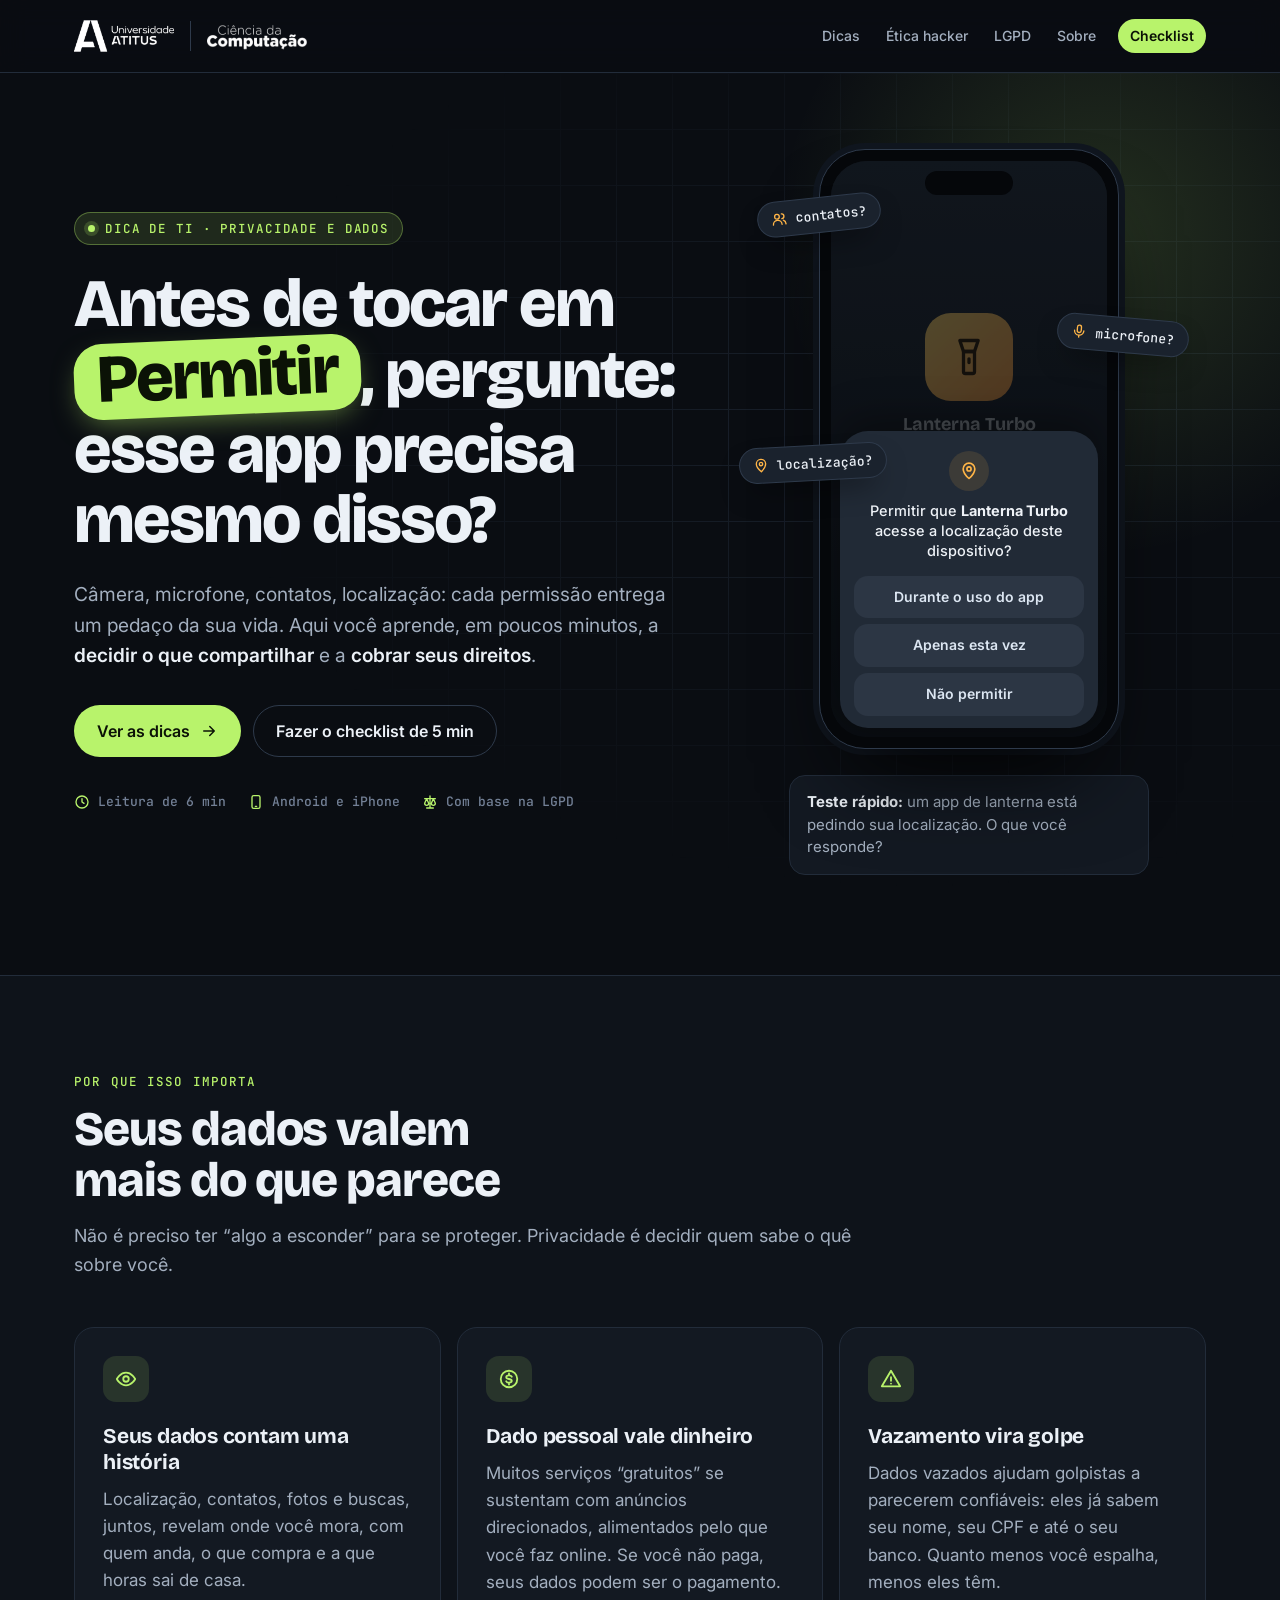
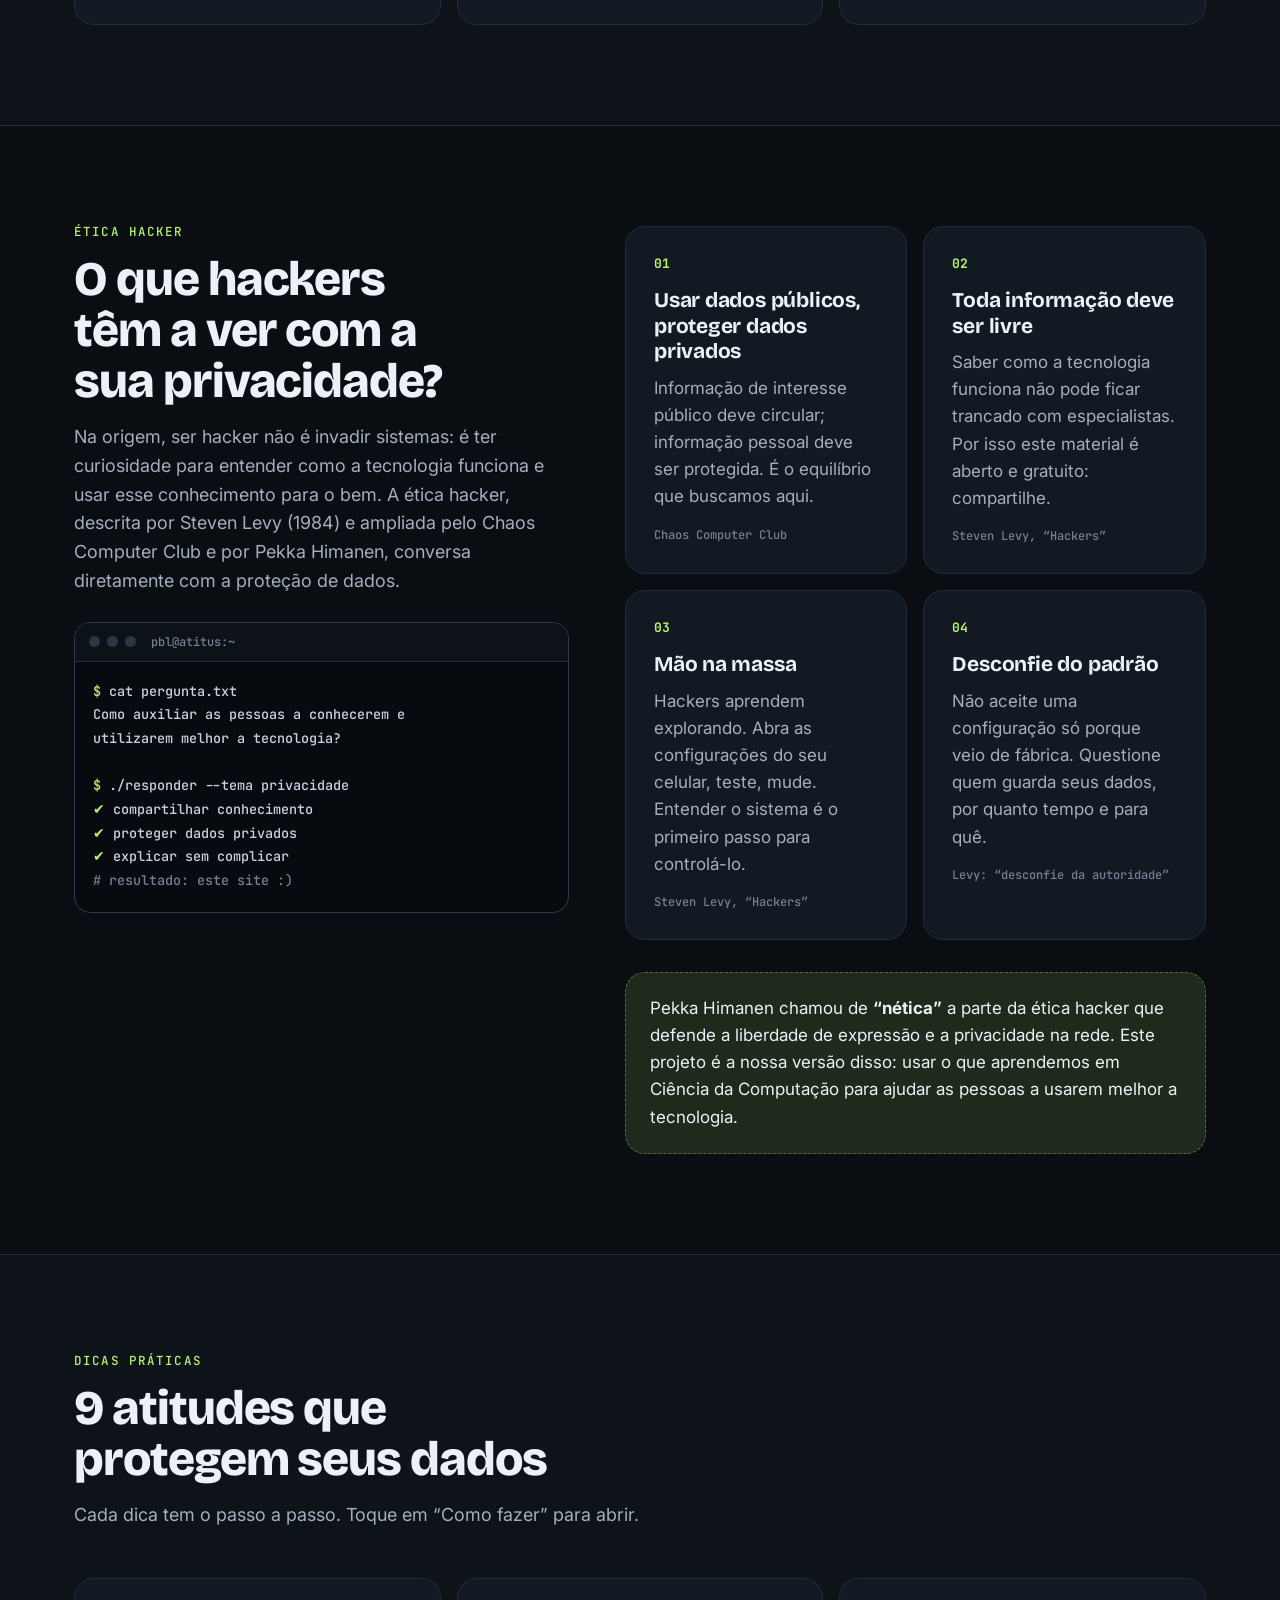
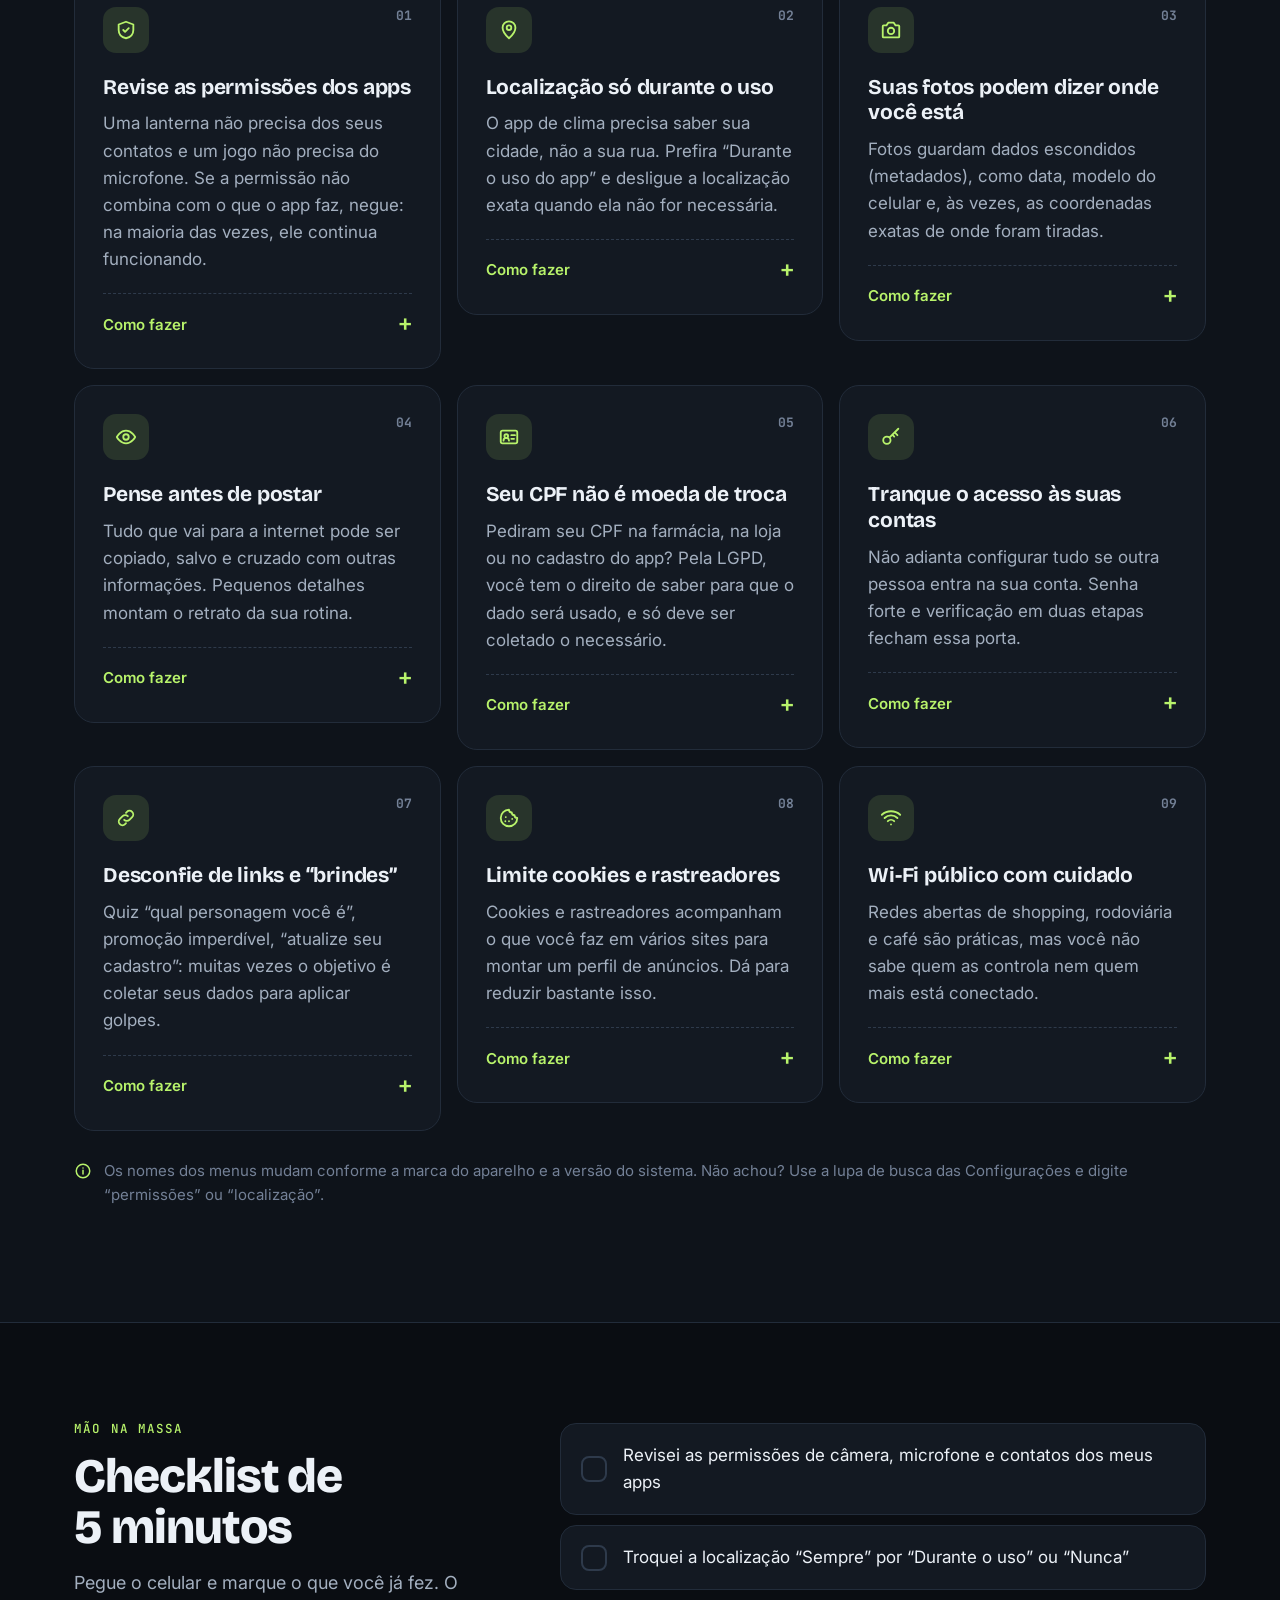
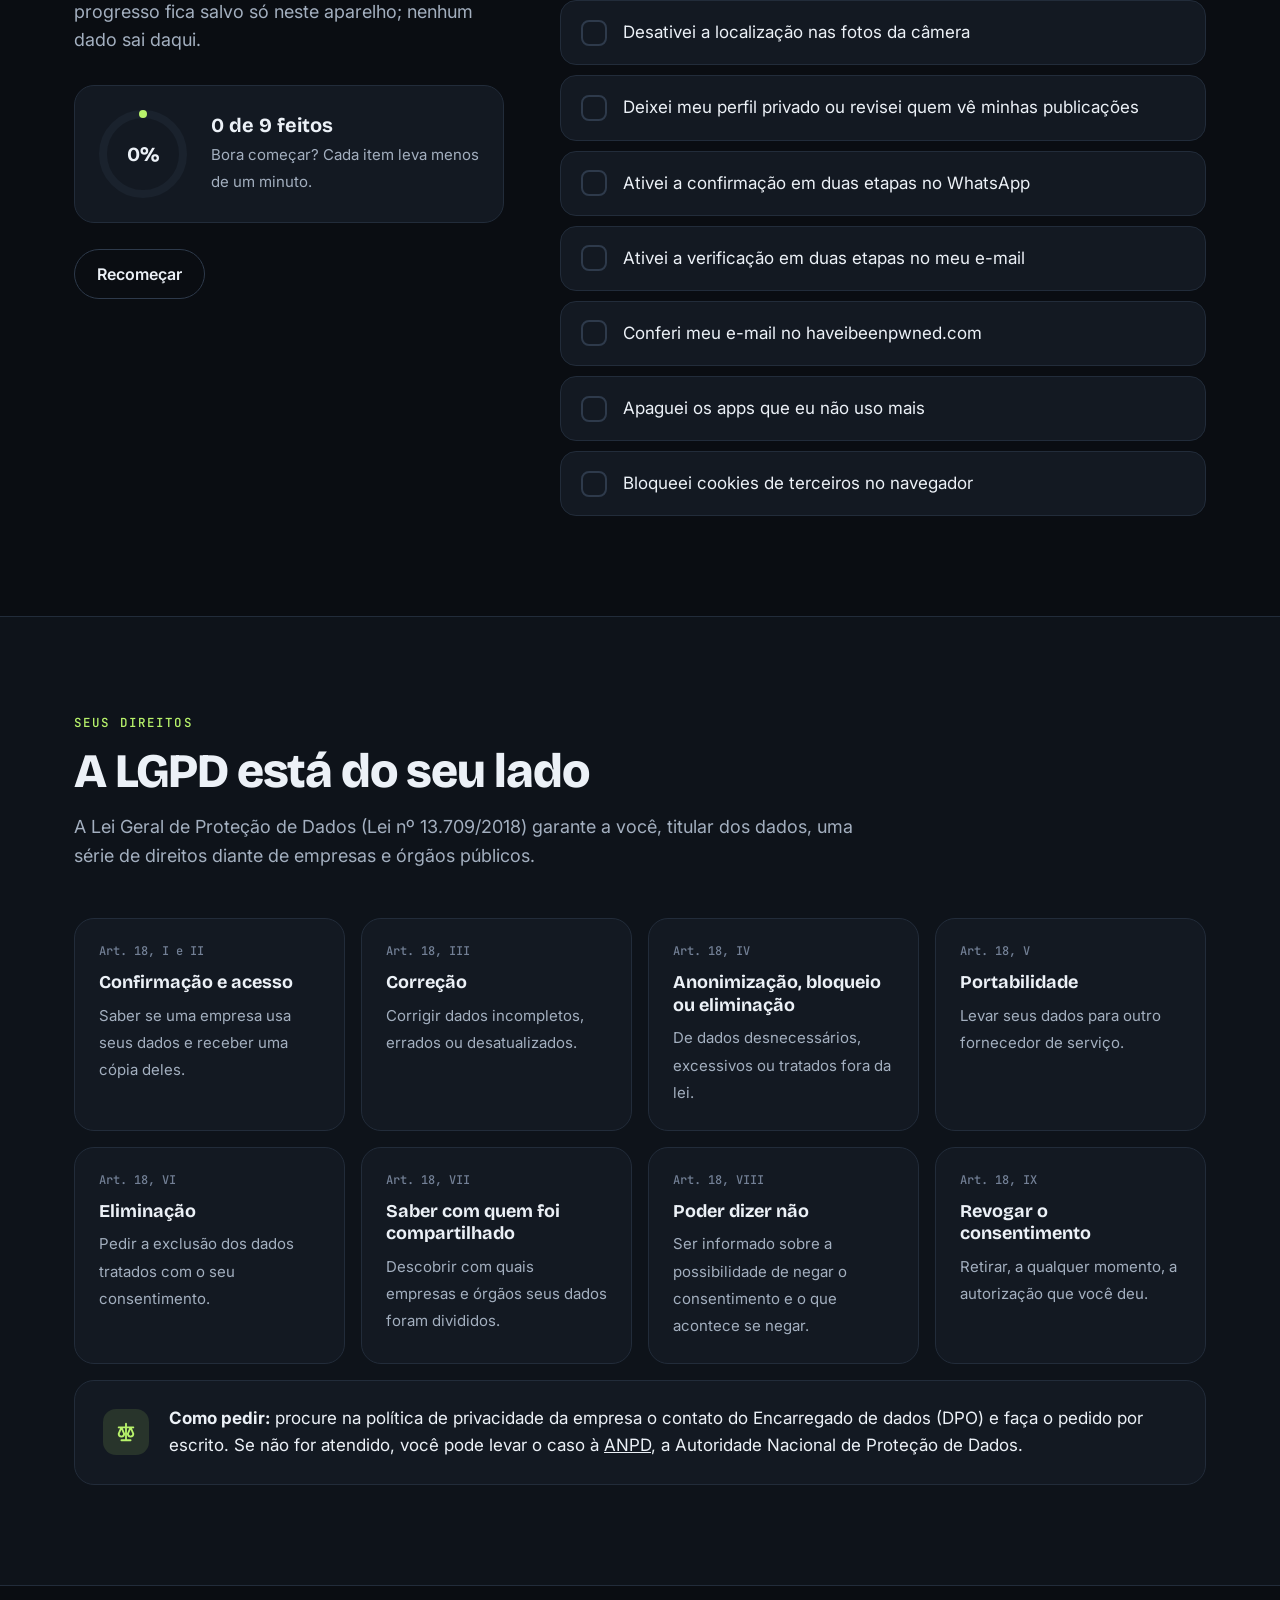
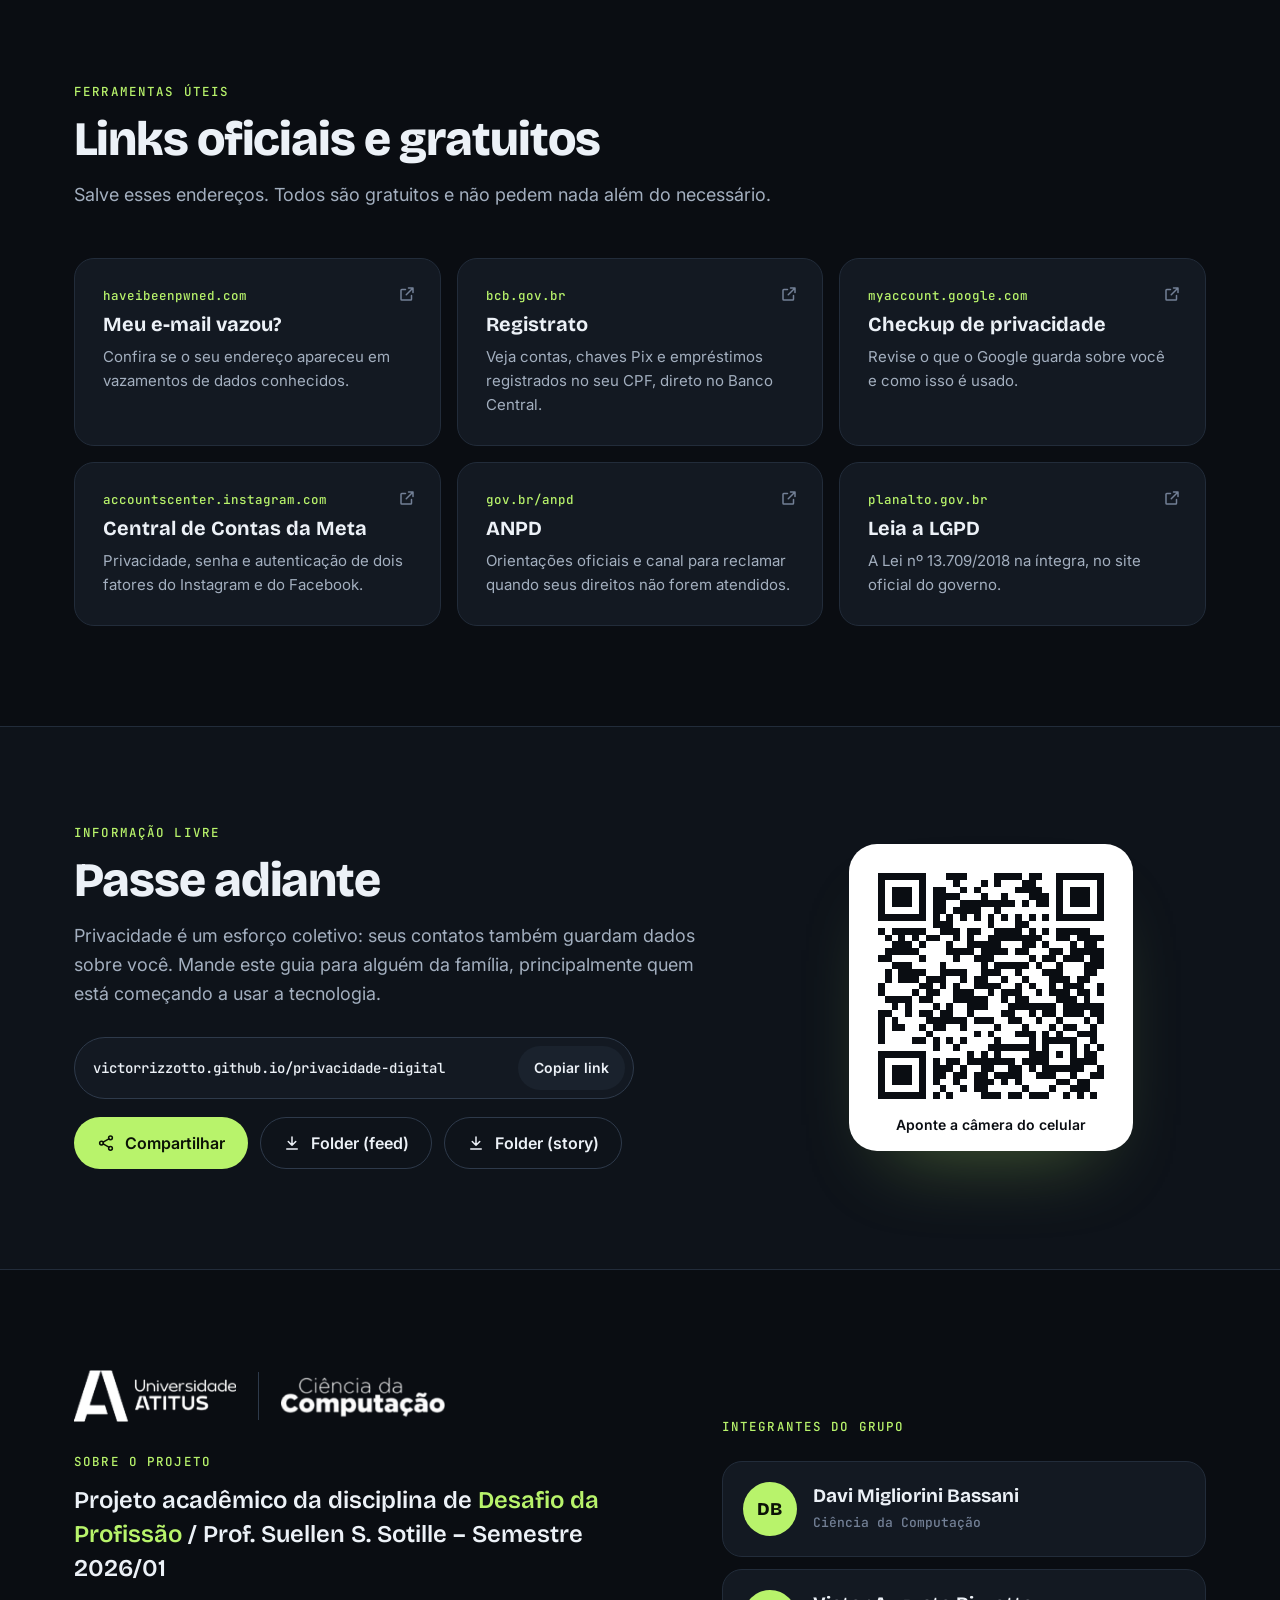
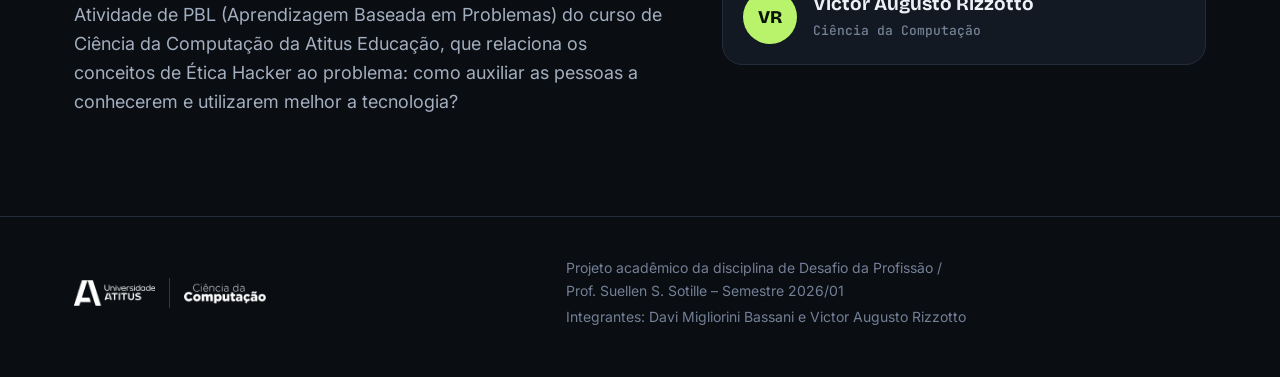
==== commit d9ab5fe2: "Troca a logo antiga da Atitus pela nova (Universidade Atitus) Atualiza a logo no site e nos folders " ====
--- a/index.html
+++ b/index.html
@@ -313,8 +313,8 @@
 
 <header class="site-header">
   <div class="wrap">
-    <a class="brand" href="#topo" aria-label="Atitus Educação · Ciência da Computação — início">
-      <img class="atitus" src="assets/logo-atitus.png" alt="Atitus Educação" width="337" height="128">
+    <a class="brand" href="#topo" aria-label="Universidade Atitus · Ciência da Computação — início">
+      <img class="atitus" src="assets/logo-atitus.png" alt="Universidade Atitus" width="712" height="228">
       <span class="vsep" aria-hidden="true"></span>
       <img class="curso" src="assets/logo-ciencia-computacao.png" alt="Ciência da Computação" width="398" height="107">
     </a>
@@ -771,7 +771,7 @@
     <div class="wrap about">
       <div class="reveal">
         <div class="about-logos">
-          <img class="atitus" src="assets/logo-atitus.png" alt="Atitus Educação" width="337" height="128">
+          <img class="atitus" src="assets/logo-atitus.png" alt="Universidade Atitus" width="712" height="228">
           <span class="vsep" aria-hidden="true"></span>
           <img class="curso" src="assets/logo-ciencia-computacao.png" alt="Ciência da Computação" width="398" height="107">
         </div>
@@ -791,7 +791,7 @@
 <footer class="site-footer">
   <div class="wrap">
     <div class="logos">
-      <img class="atitus" src="assets/logo-atitus.png" alt="Atitus Educação" width="337" height="128">
+      <img class="atitus" src="assets/logo-atitus.png" alt="Universidade Atitus" width="712" height="228">
       <span class="vsep" aria-hidden="true"></span>
       <img class="curso" src="assets/logo-ciencia-computacao.png" alt="Ciência da Computação" width="398" height="107">
     </div>
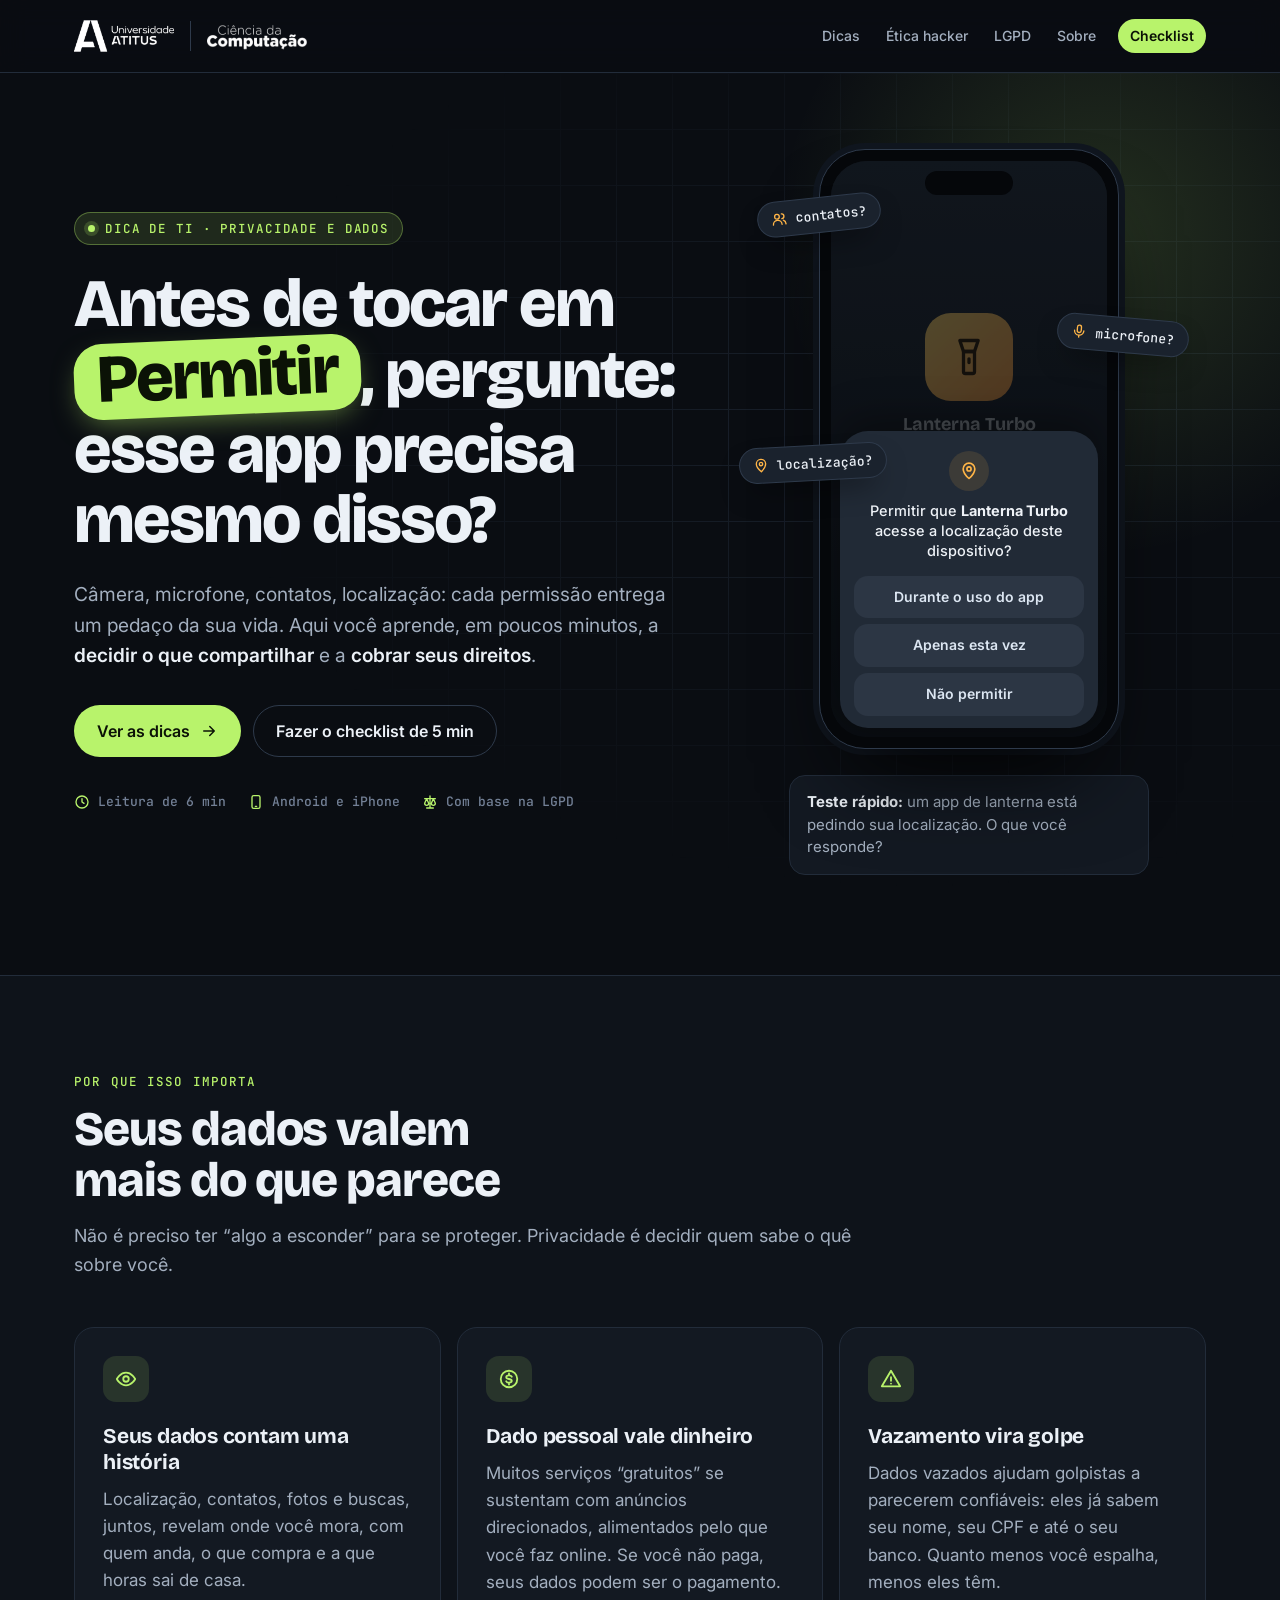
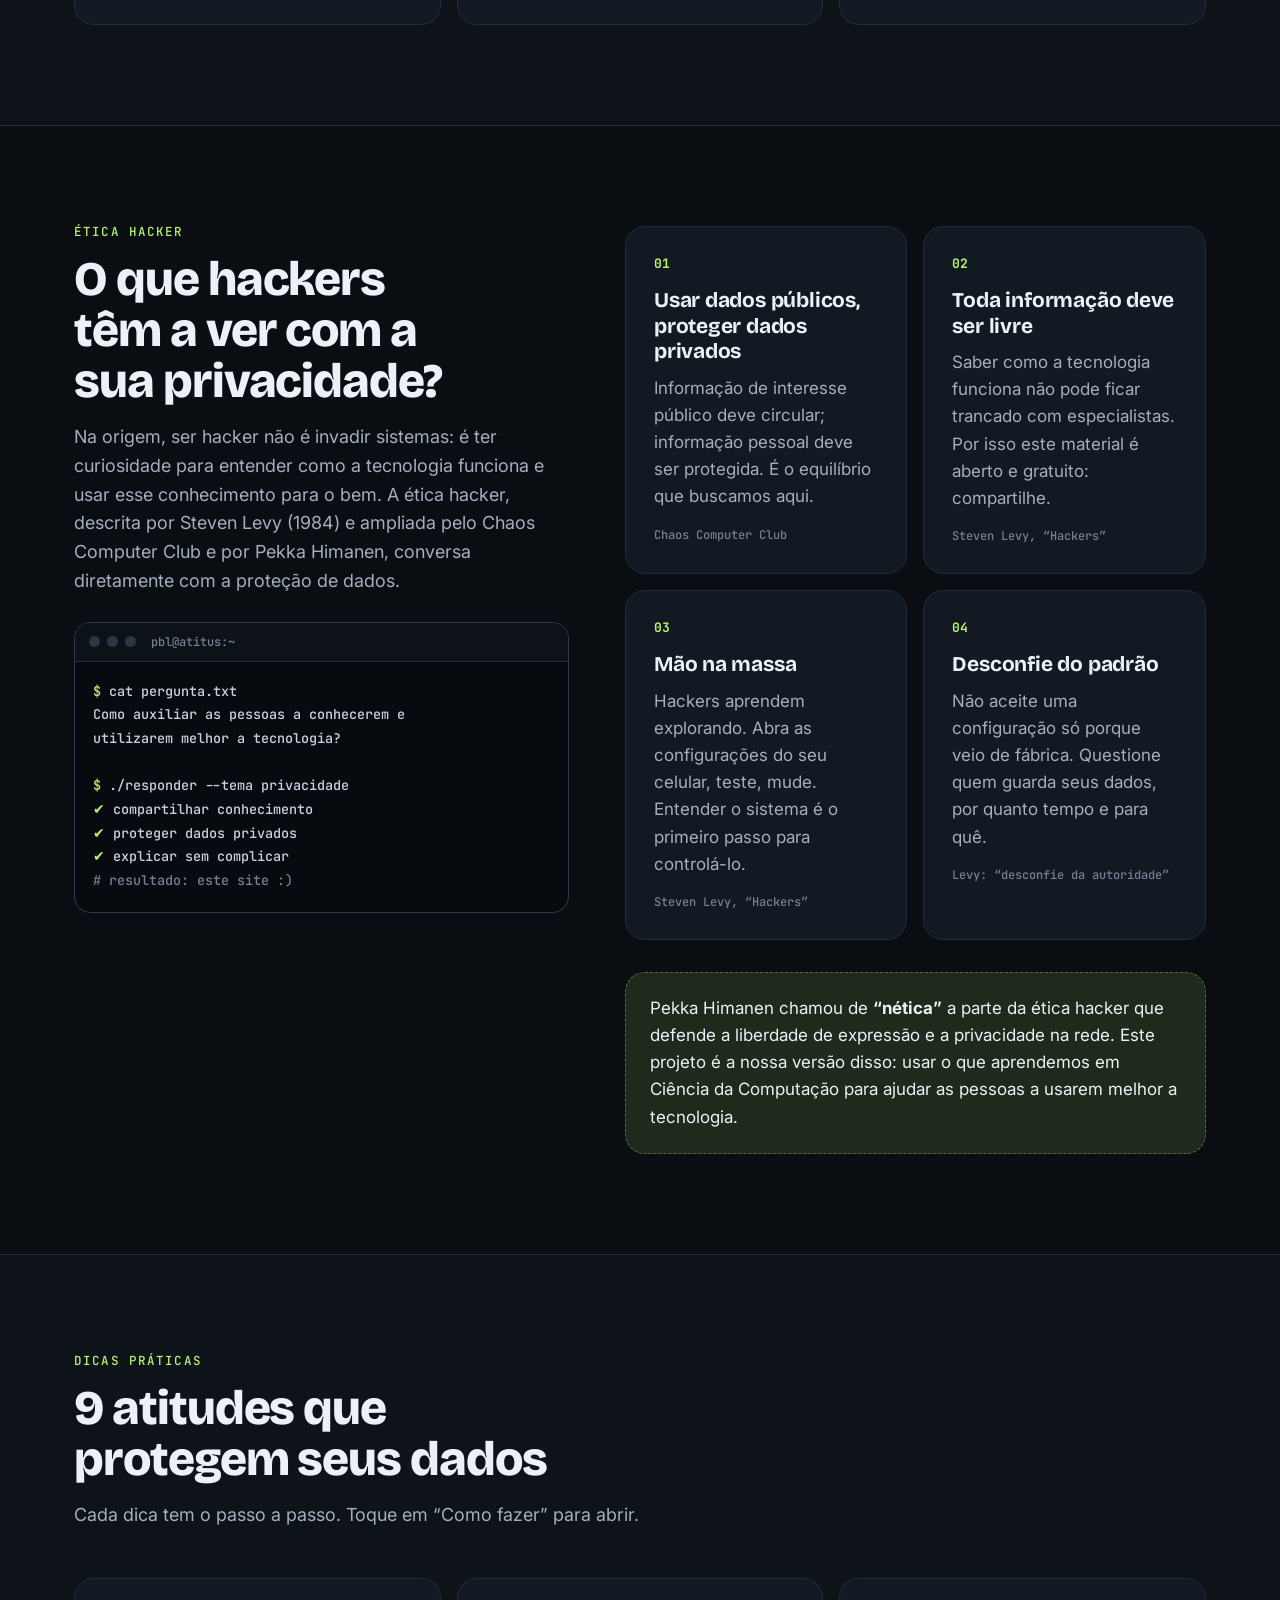
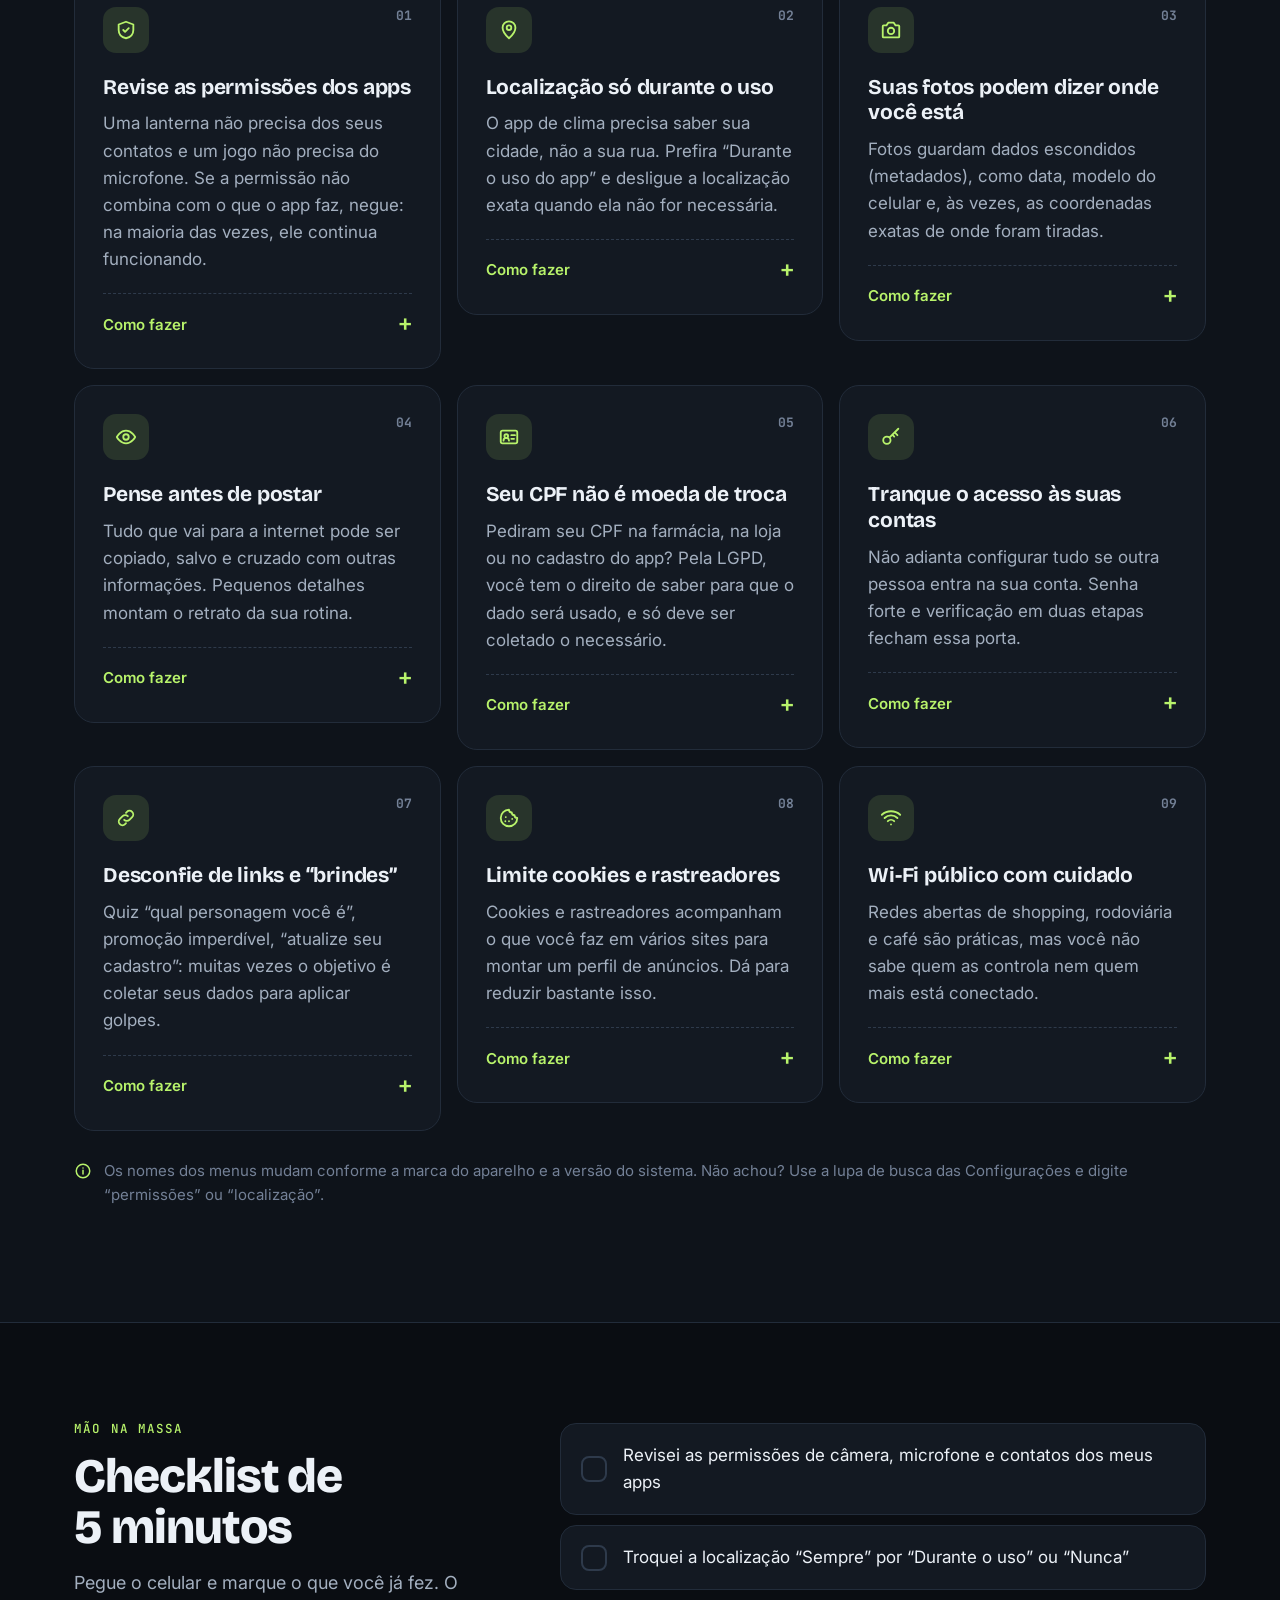
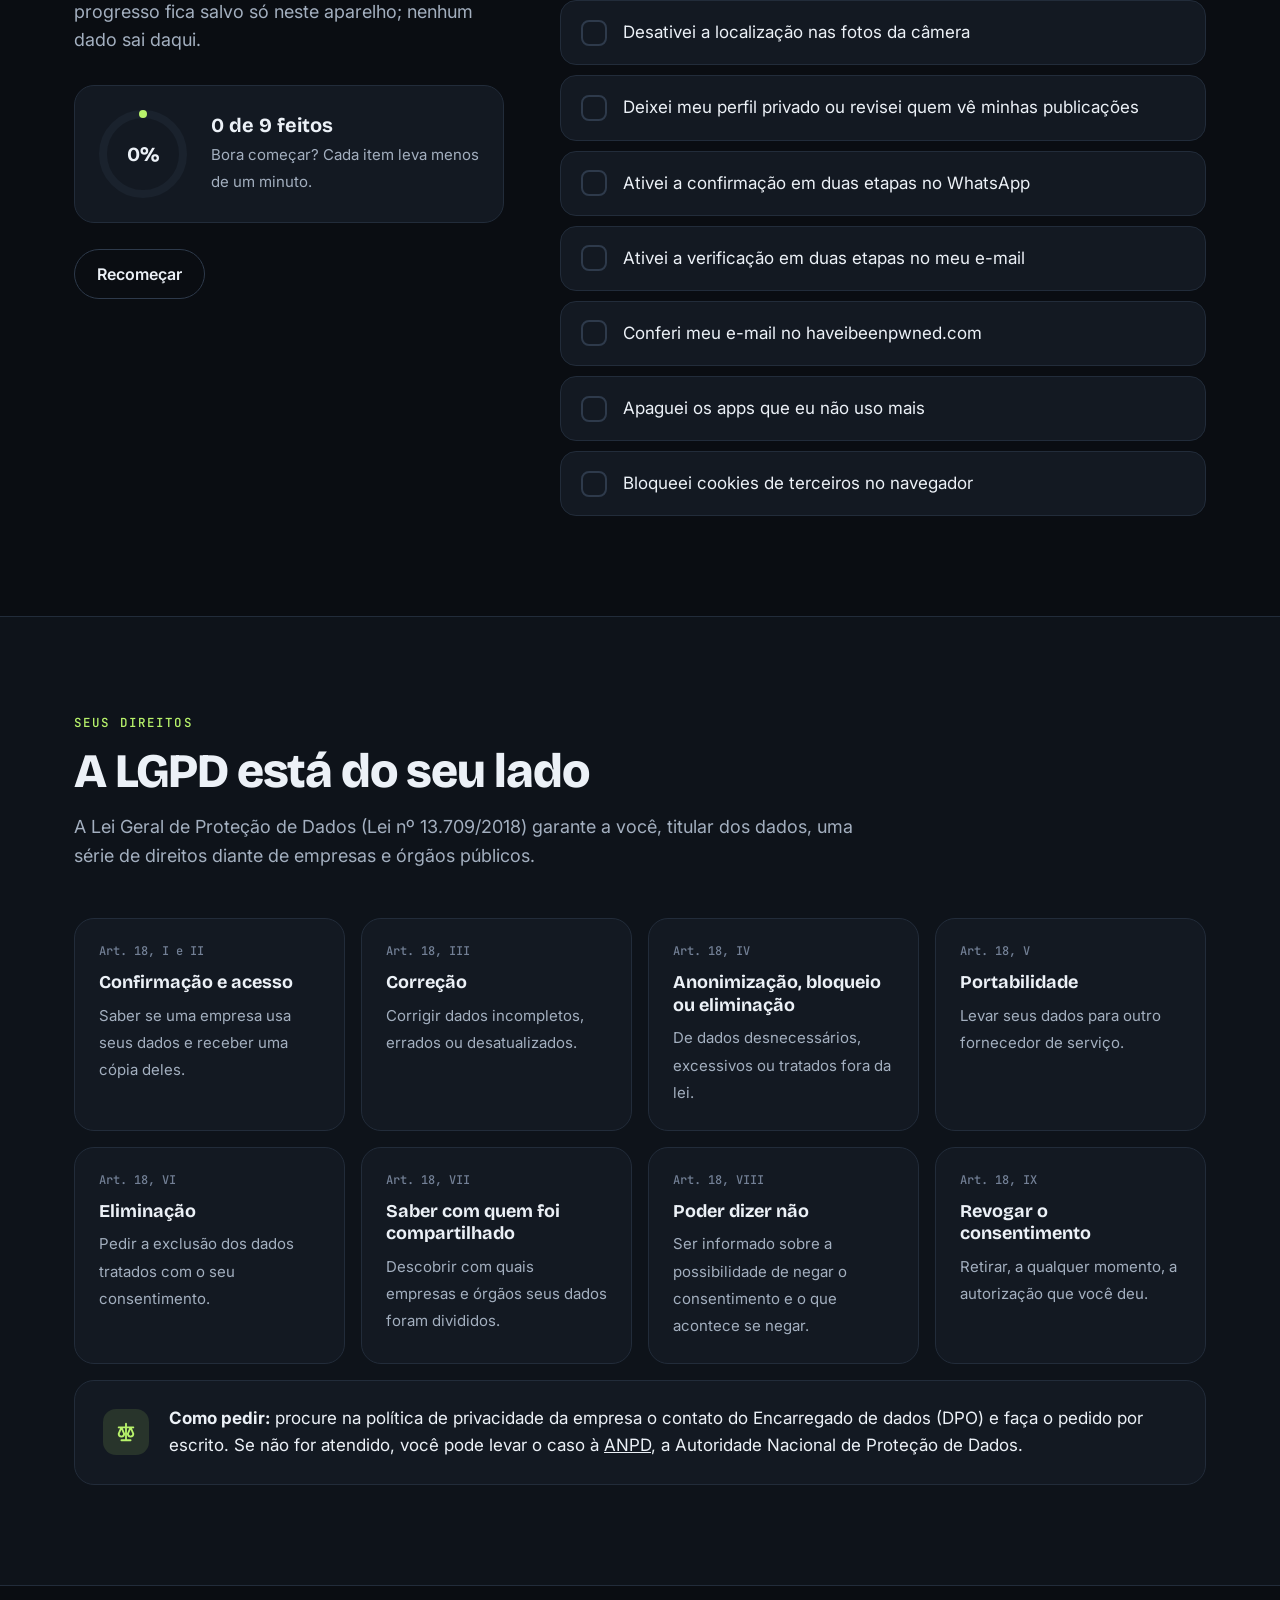
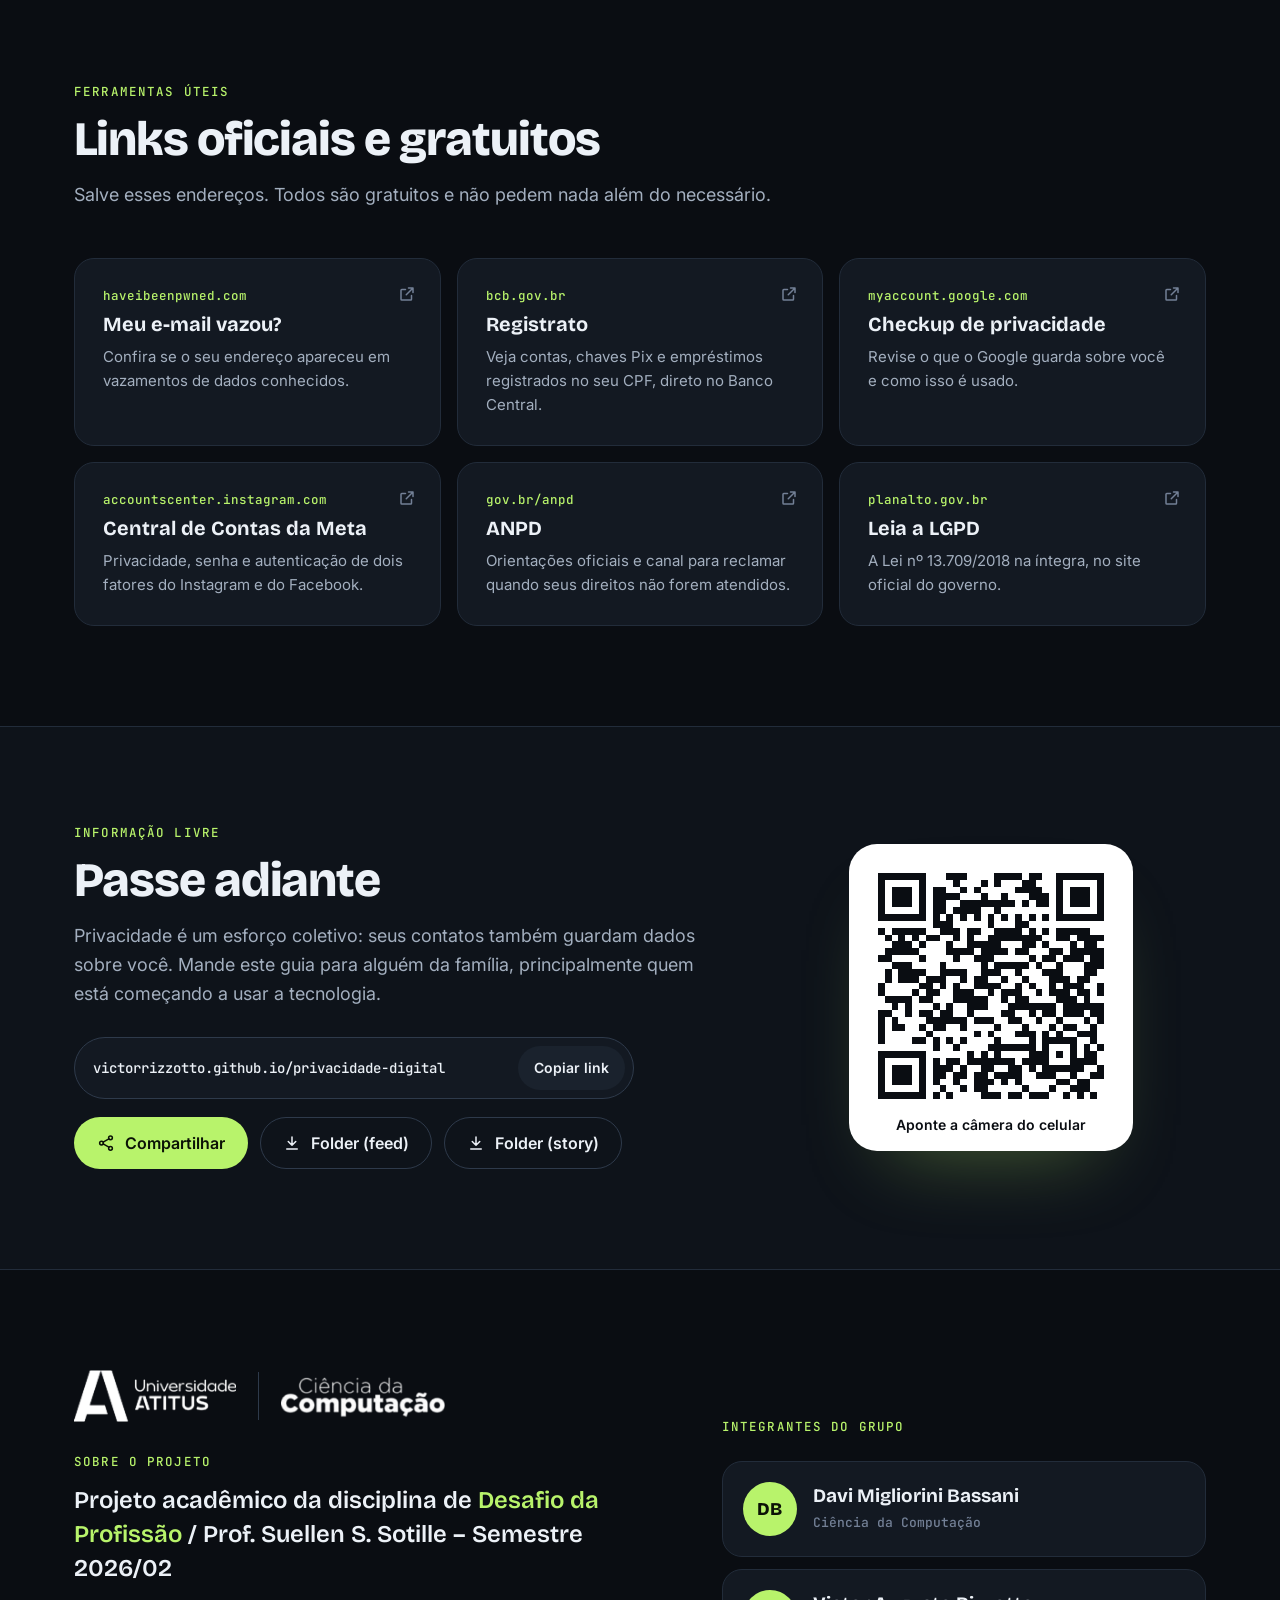
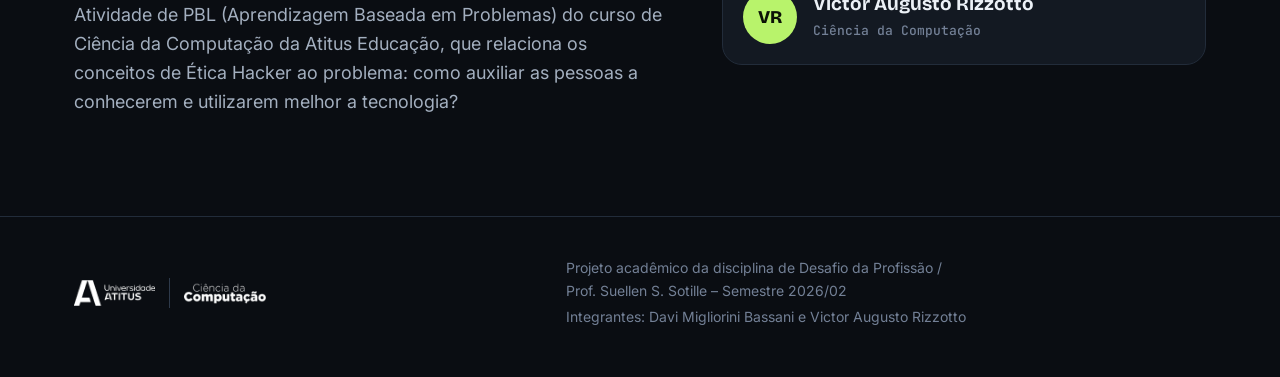
==== commit 1f038c72: "Atualiza o semestre para 2026/02 no site, nos folders e no README Co-Authored-By: Claude Opus 5.5 <n" ====
--- a/index.html
+++ b/index.html
@@ -314,7 +314,7 @@
 <header class="site-header">
   <div class="wrap">
     <a class="brand" href="#topo" aria-label="Universidade Atitus · Ciência da Computação — início">
-      <img class="atitus" src="assets/logo-atitus.png" alt="Universidade Atitus" width="712" height="228">
+      <img class="atitus" src="assets/logo-universidade-atitus.png" alt="Universidade Atitus" width="712" height="228">
       <span class="vsep" aria-hidden="true"></span>
       <img class="curso" src="assets/logo-ciencia-computacao.png" alt="Ciência da Computação" width="398" height="107">
     </a>
@@ -771,12 +771,12 @@
     <div class="wrap about">
       <div class="reveal">
         <div class="about-logos">
-          <img class="atitus" src="assets/logo-atitus.png" alt="Universidade Atitus" width="712" height="228">
+          <img class="atitus" src="assets/logo-universidade-atitus.png" alt="Universidade Atitus" width="712" height="228">
           <span class="vsep" aria-hidden="true"></span>
           <img class="curso" src="assets/logo-ciencia-computacao.png" alt="Ciência da Computação" width="398" height="107">
         </div>
         <p class="kicker">Sobre o projeto</p>
-        <p class="about-main">Projeto acadêmico da disciplina de <em>Desafio da Profissão</em> / Prof. Suellen S. Sotille – Semestre 2026/01</p>
+        <p class="about-main">Projeto acadêmico da disciplina de <em>Desafio da Profissão</em> / Prof. Suellen S. Sotille – Semestre 2026/02</p>
         <p class="intro">Atividade de PBL (Aprendizagem Baseada em Problemas) do curso de Ciência da Computação da Atitus Educação, que relaciona os conceitos de Ética Hacker ao problema: como auxiliar as pessoas a conhecerem e utilizarem melhor a tecnologia?</p>
       </div>
       <div class="team reveal">
@@ -791,12 +791,12 @@
 <footer class="site-footer">
   <div class="wrap">
     <div class="logos">
-      <img class="atitus" src="assets/logo-atitus.png" alt="Universidade Atitus" width="712" height="228">
+      <img class="atitus" src="assets/logo-universidade-atitus.png" alt="Universidade Atitus" width="712" height="228">
       <span class="vsep" aria-hidden="true"></span>
       <img class="curso" src="assets/logo-ciencia-computacao.png" alt="Ciência da Computação" width="398" height="107">
     </div>
     <div>
-      <p>Projeto acadêmico da disciplina de Desafio da Profissão / <span style="white-space:nowrap">Prof. Suellen S. Sotille – Semestre 2026/01</span></p>
+      <p>Projeto acadêmico da disciplina de Desafio da Profissão / <span style="white-space:nowrap">Prof. Suellen S. Sotille – Semestre 2026/02</span></p>
       <p>Integrantes: Davi Migliorini Bassani e Victor Augusto Rizzotto</p>
     </div>
   </div>
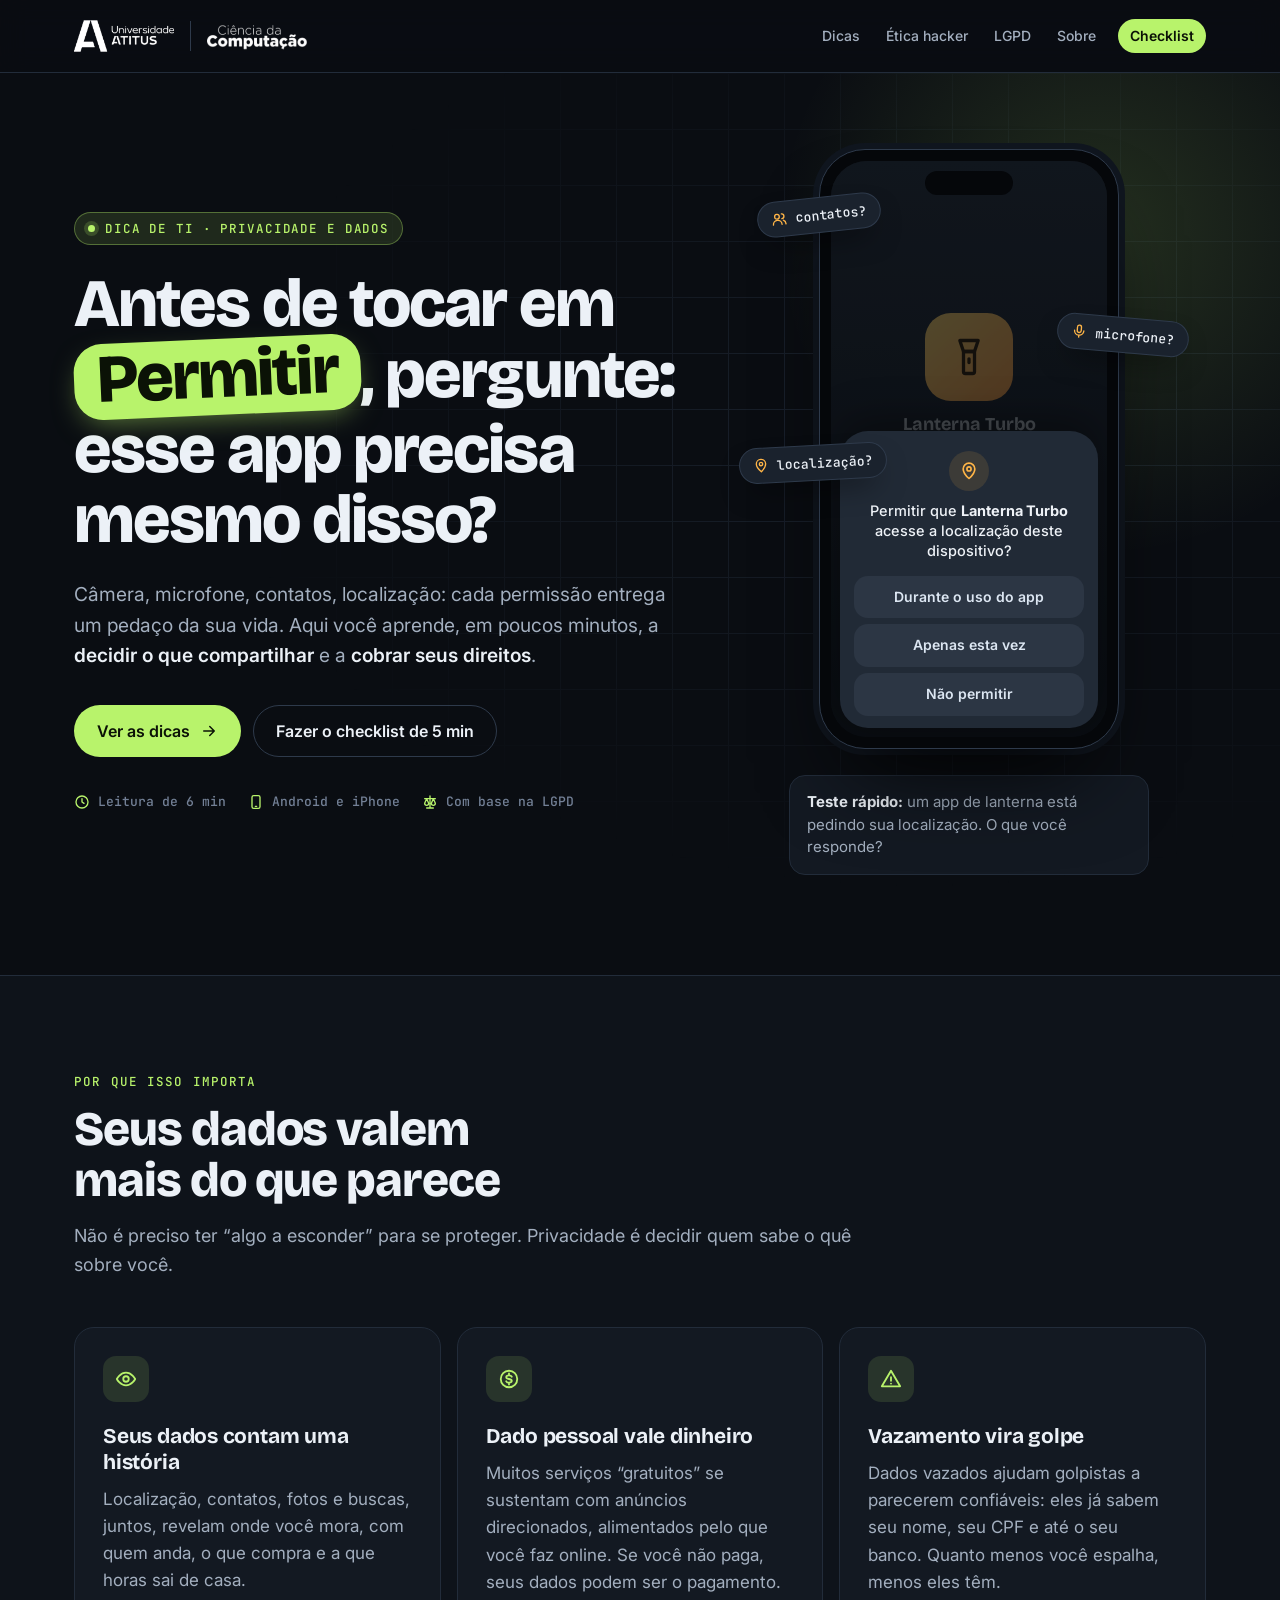
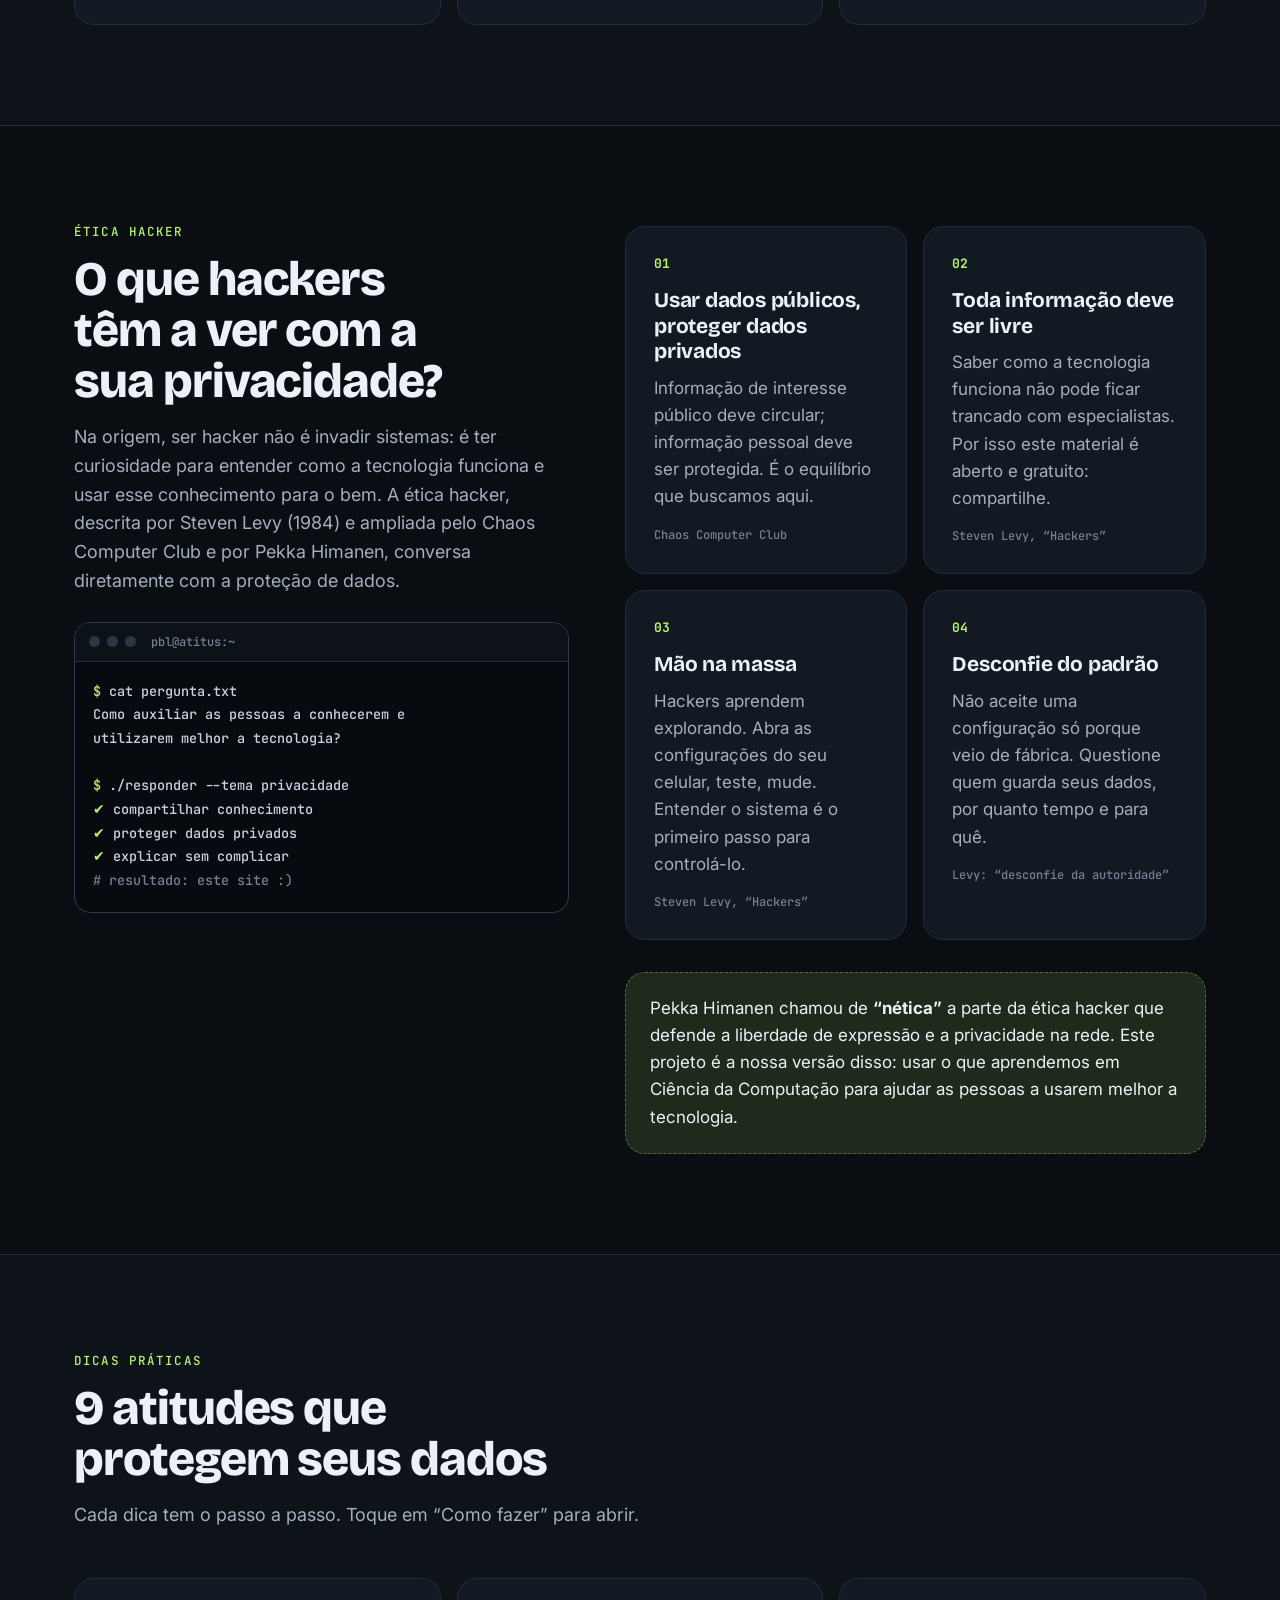
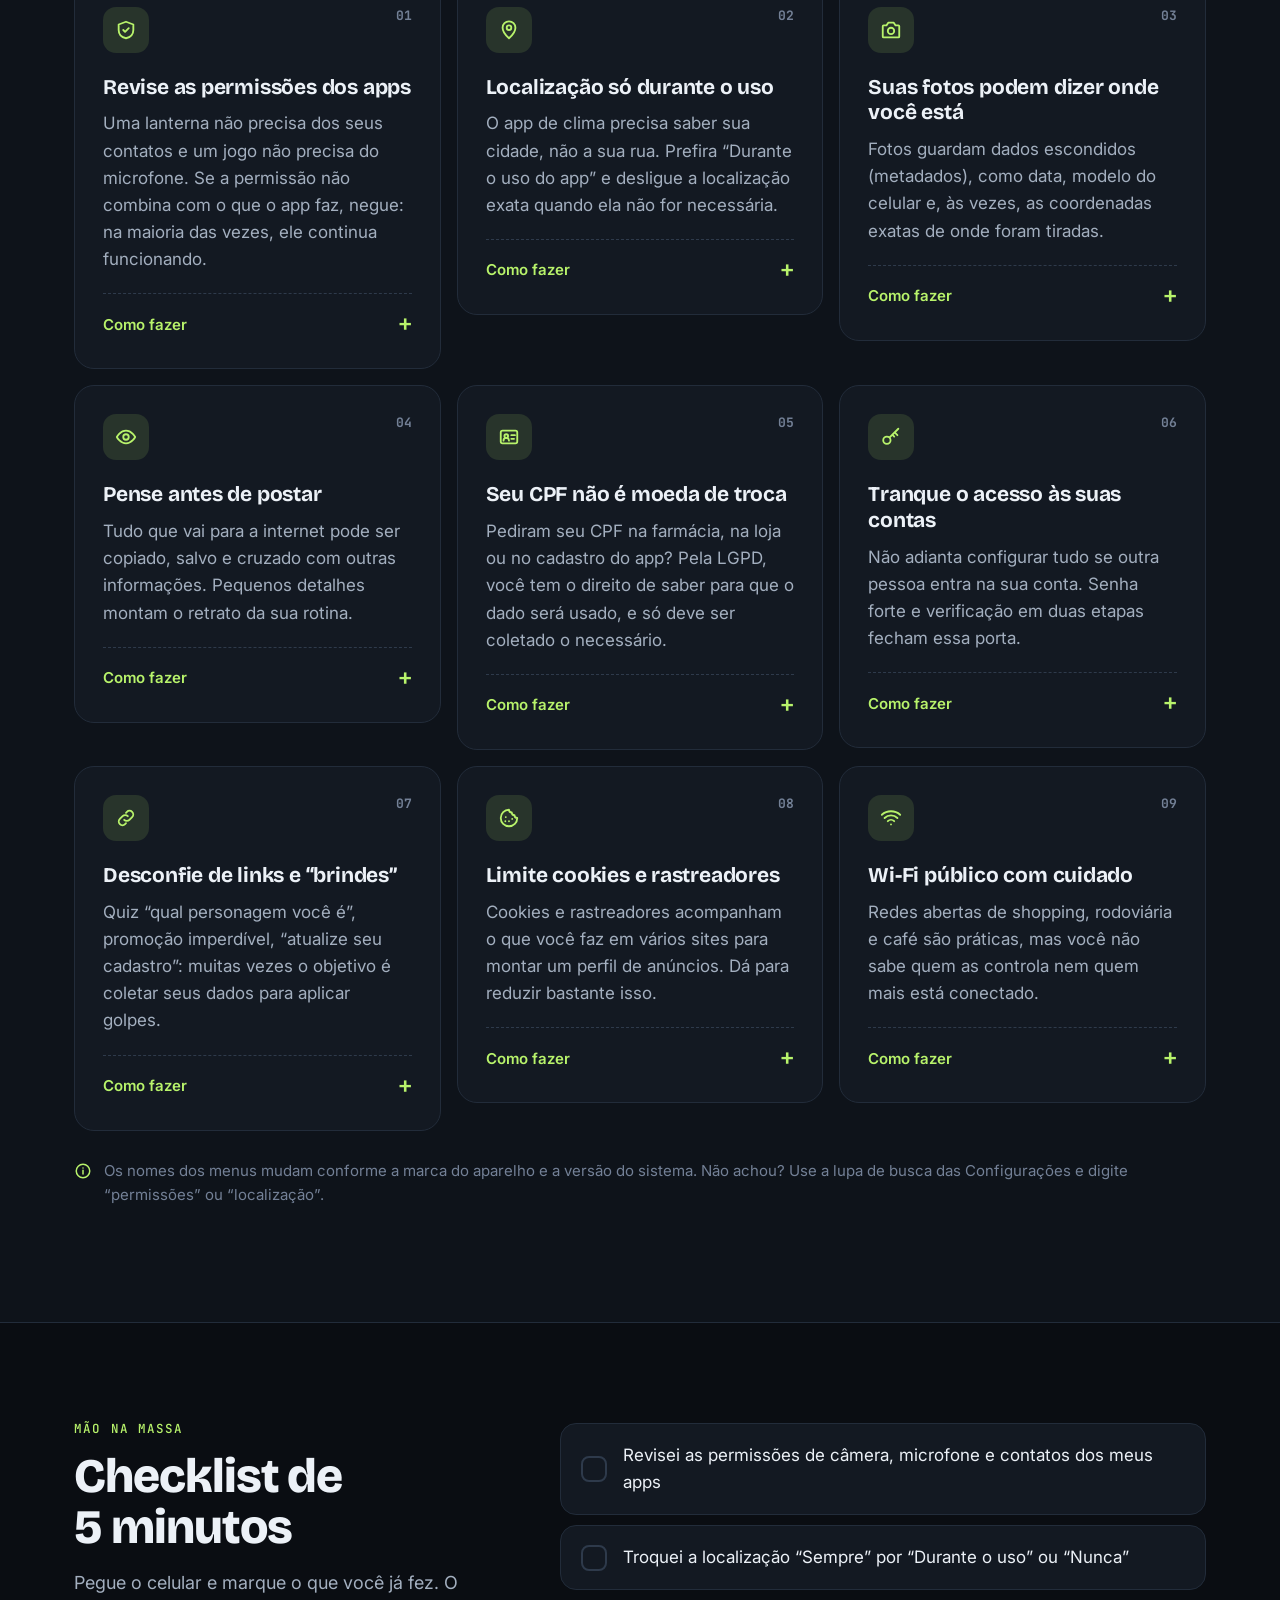
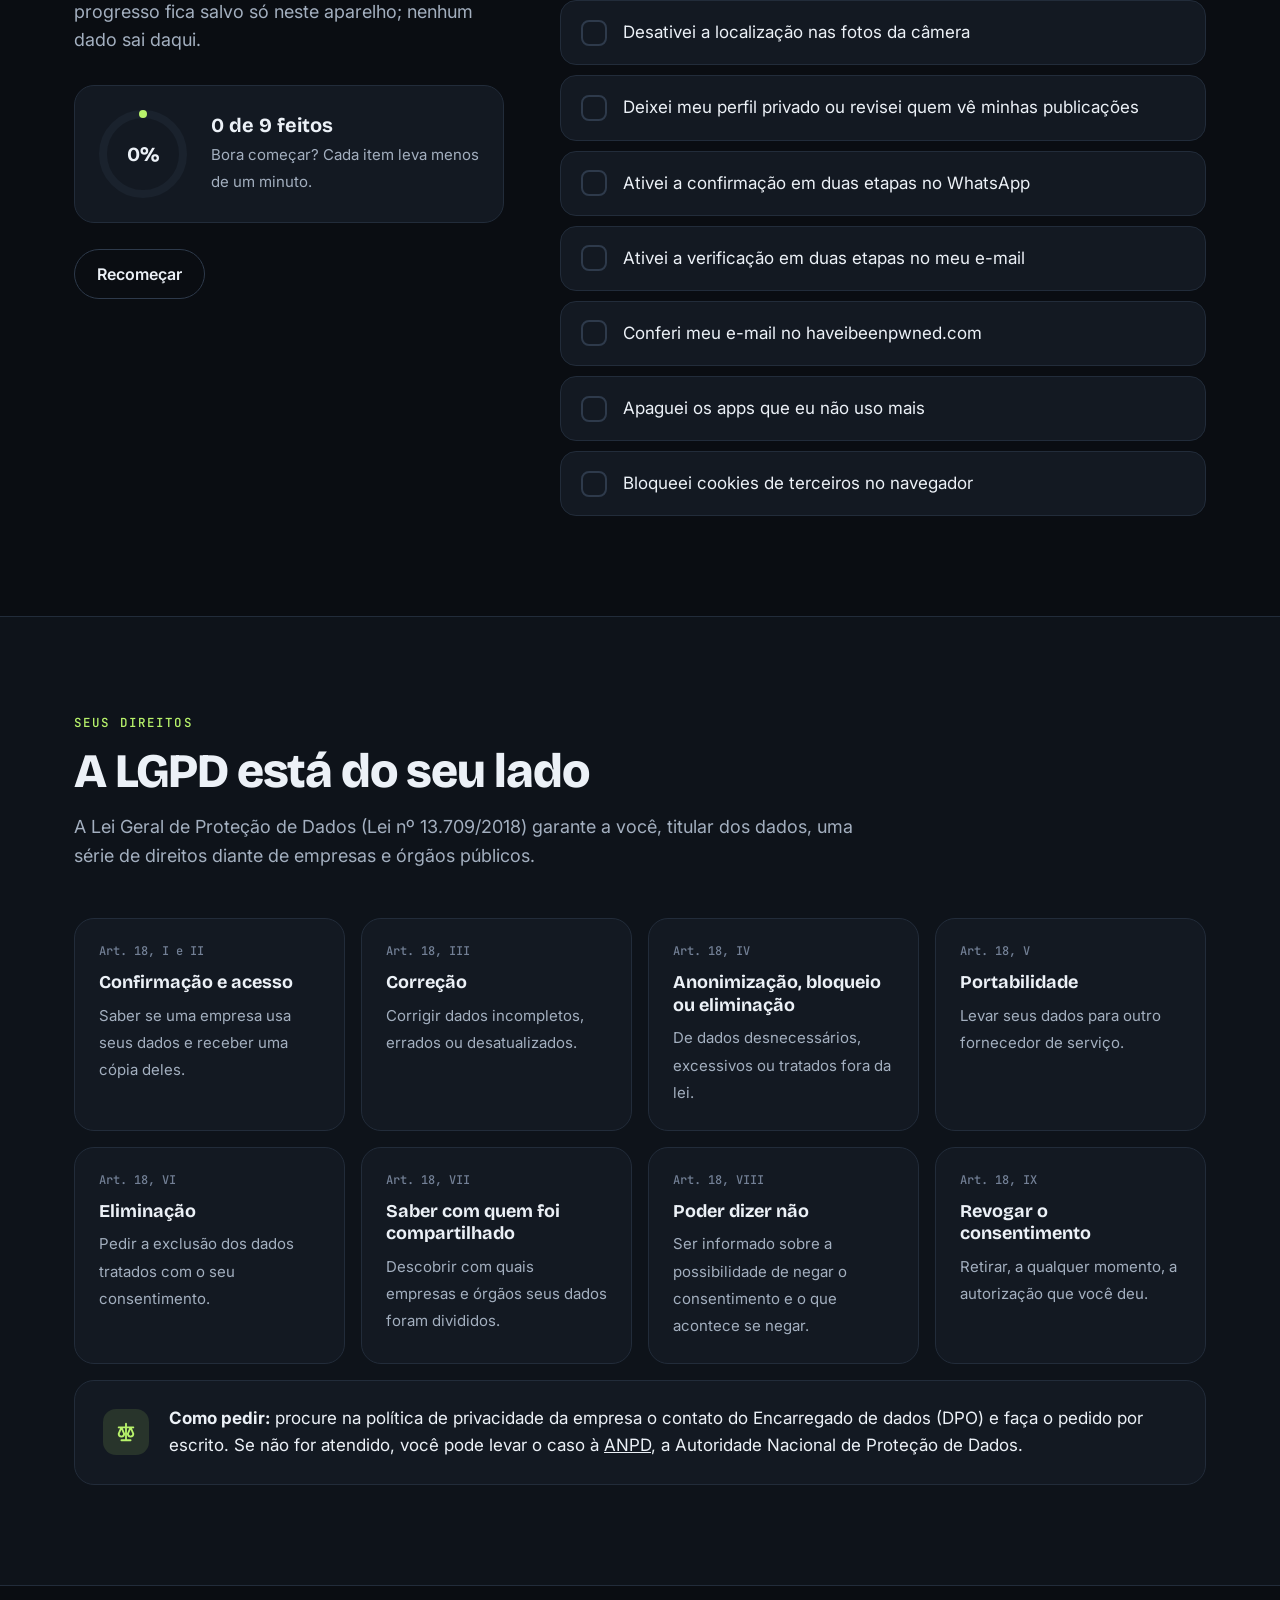
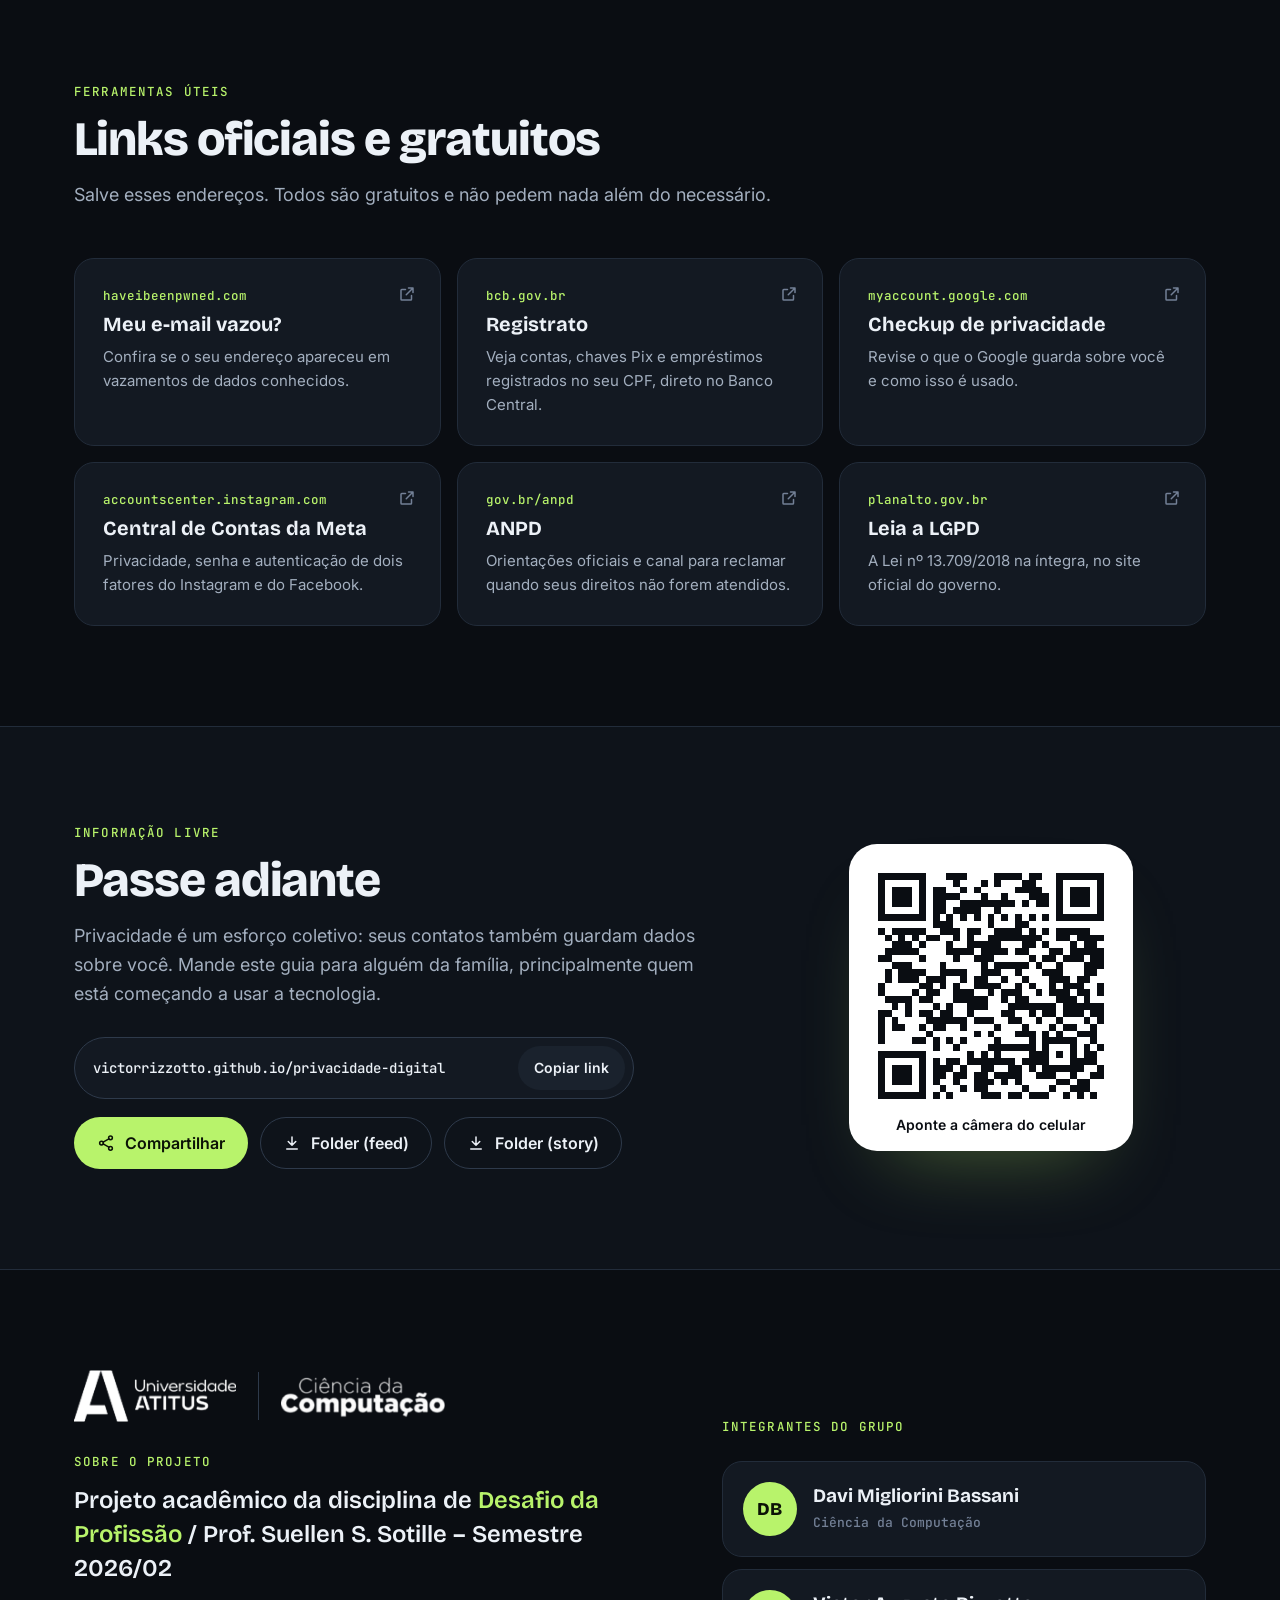
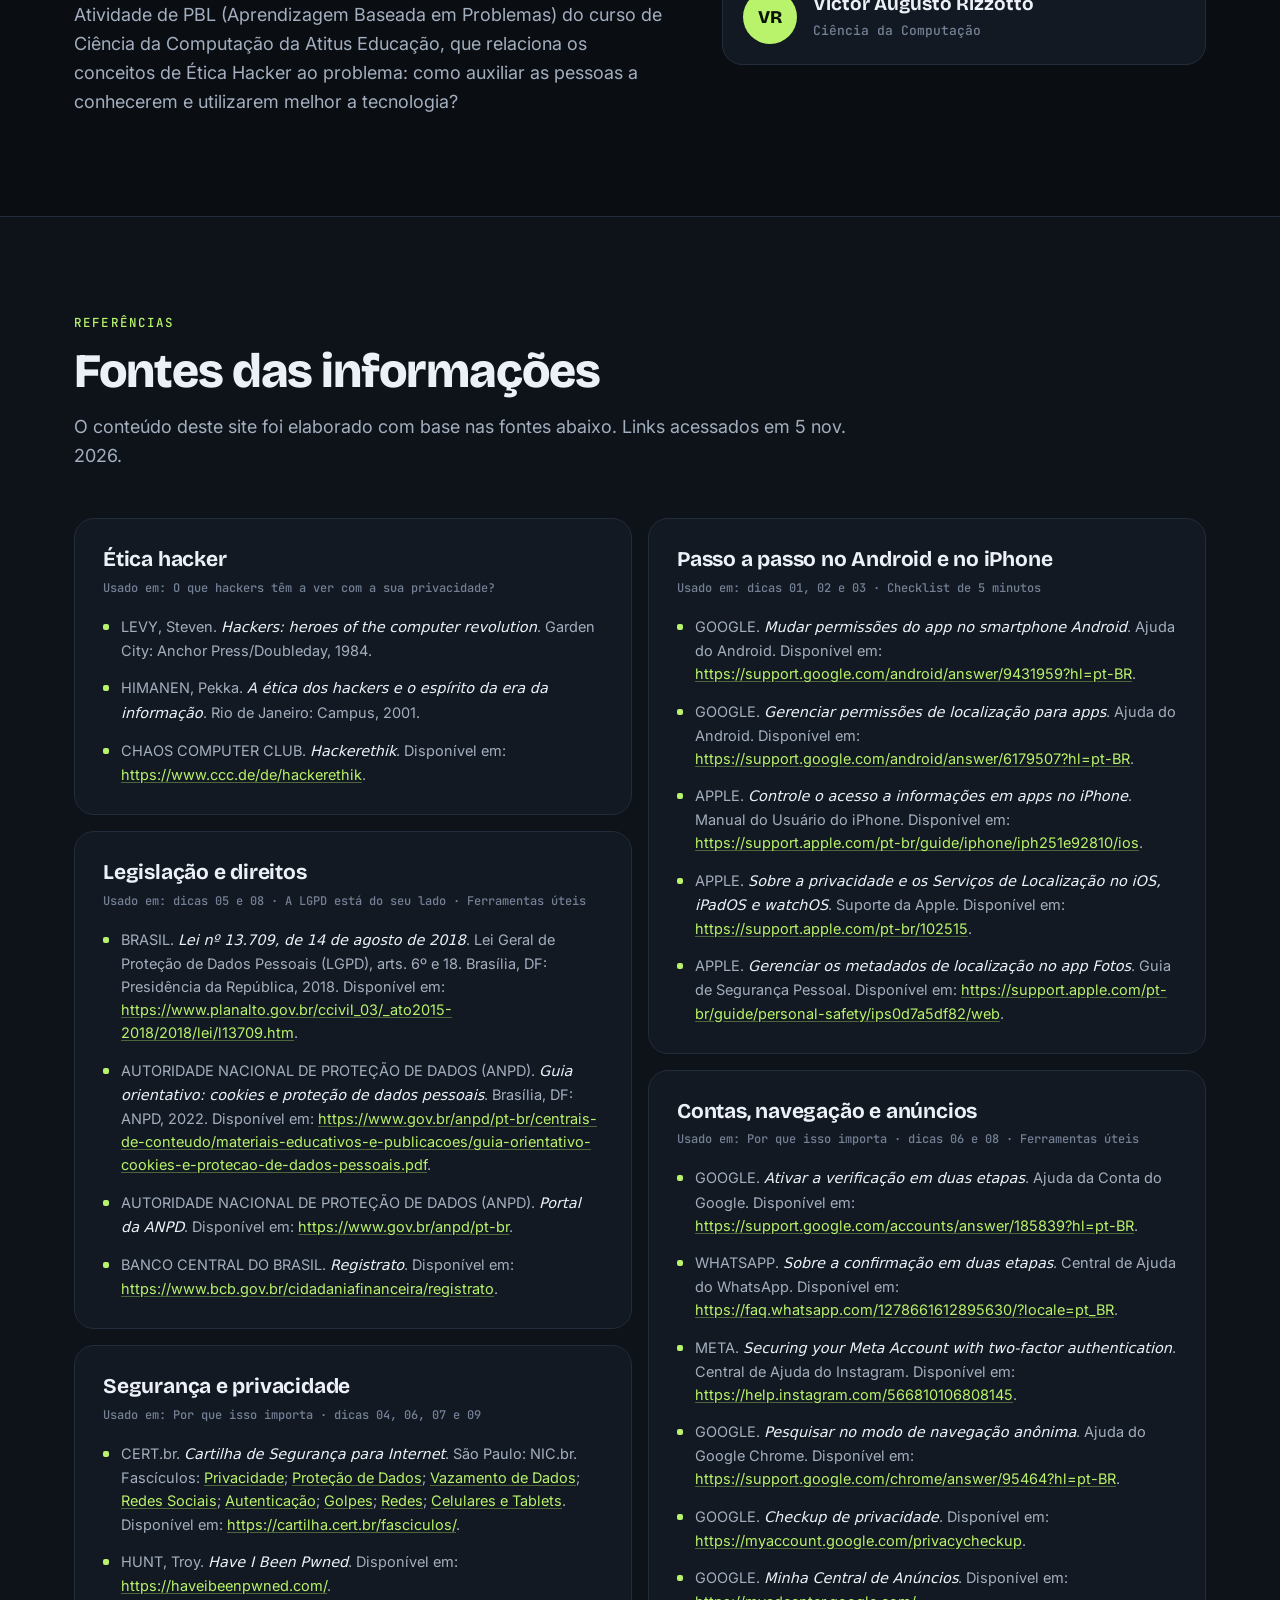
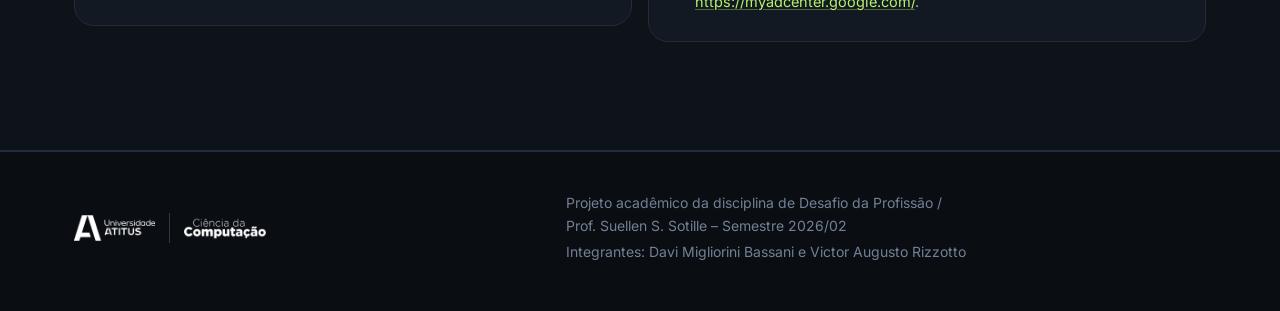
==== commit a1b64b2e: "Adiciona a seção "Fontes das informações" na landing page Co-Authored-By: Claude Opus 5.5 <noreply@a" ====
--- a/index.html
+++ b/index.html
@@ -221,6 +221,17 @@
 .avatar{width:54px;height:54px;flex:none;border-radius:50%;display:grid;place-items:center;background:var(--accent);color:var(--accent-ink);font:800 18px var(--font-display)}
 .member strong{display:block;font:700 19px/1.25 var(--font-display)}
 .member .role{color:var(--dim);font:500 13px var(--font-mono)}
+
+/* Fontes */
+.sources{columns:2 380px;column-gap:16px}
+.source-group{display:block;break-inside:avoid;margin-bottom:16px}
+.source-group h3{margin-bottom:6px}
+.source-group .used{display:block;font:500 12px/1.5 var(--font-mono);color:var(--dim);margin-bottom:18px}
+.refs{margin:0;padding:0;list-style:none;display:grid;gap:14px;font-size:14.5px;line-height:1.6;color:var(--muted)}
+.refs li{position:relative;padding-left:18px}
+.refs li::before{content:"";position:absolute;left:0;top:.62em;width:6px;height:6px;border-radius:2px;background:var(--accent)}
+.refs em{color:var(--text)}
+.refs a{color:var(--accent);text-decoration:underline;text-decoration-color:var(--accent-line);text-underline-offset:2px;overflow-wrap:anywhere}
 
 /* Footer */
 .site-footer{border-top:1px solid var(--line);padding:40px 0 48px;color:var(--dim);font-size:14px}
@@ -786,6 +797,82 @@
       </div>
     </div>
   </section>
+
+  <!-- FONTES -->
+  <section class="band" id="fontes">
+    <div class="wrap">
+      <div class="section-head reveal">
+        <p class="kicker">Referências</p>
+        <h2>Fontes das informações</h2>
+        <p>O conteúdo deste site foi elaborado com base nas fontes abaixo. Links acessados em 5 nov. 2026.</p>
+      </div>
+      <div class="sources">
+        <div class="card source-group reveal">
+          <h3>Ética hacker</h3>
+          <span class="used">Usado em: O que hackers têm a ver com a sua privacidade?</span>
+          <ul class="refs">
+            <li>LEVY, Steven. <em>Hackers: heroes of the computer revolution</em>. Garden City: Anchor Press/Doubleday, 1984.</li>
+            <li>HIMANEN, Pekka. <em>A ética dos hackers e o espírito da era da informação</em>. Rio de Janeiro: Campus, 2001.</li>
+            <li>CHAOS COMPUTER CLUB. <em>Hackerethik</em>. Disponível em: <a href="https://www.ccc.de/de/hackerethik" target="_blank" rel="noopener">https://www.ccc.de/de/hackerethik</a>.</li>
+          </ul>
+        </div>
+
+        <div class="card source-group reveal">
+          <h3>Legislação e direitos</h3>
+          <span class="used">Usado em: dicas 05 e 08 · A LGPD está do seu lado · Ferramentas úteis</span>
+          <ul class="refs">
+            <li>BRASIL. <em>Lei nº 13.709, de 14 de agosto de 2018</em>. Lei Geral de Proteção de Dados Pessoais (LGPD), arts. 6º e 18. Brasília, DF: Presidência da República, 2018. Disponível em: <a href="https://www.planalto.gov.br/ccivil_03/_ato2015-2018/2018/lei/l13709.htm" target="_blank" rel="noopener">https://www.planalto.gov.br/ccivil_03/_ato2015-2018/2018/lei/l13709.htm</a>.</li>
+            <li>AUTORIDADE NACIONAL DE PROTEÇÃO DE DADOS (ANPD). <em>Guia orientativo: cookies e proteção de dados pessoais</em>. Brasília, DF: ANPD, 2022. Disponível em: <a href="https://www.gov.br/anpd/pt-br/centrais-de-conteudo/materiais-educativos-e-publicacoes/guia-orientativo-cookies-e-protecao-de-dados-pessoais.pdf" target="_blank" rel="noopener">https://www.gov.br/anpd/pt-br/centrais-de-conteudo/materiais-educativos-e-publicacoes/guia-orientativo-cookies-e-protecao-de-dados-pessoais.pdf</a>.</li>
+            <li>AUTORIDADE NACIONAL DE PROTEÇÃO DE DADOS (ANPD). <em>Portal da ANPD</em>. Disponível em: <a href="https://www.gov.br/anpd/pt-br" target="_blank" rel="noopener">https://www.gov.br/anpd/pt-br</a>.</li>
+            <li>BANCO CENTRAL DO BRASIL. <em>Registrato</em>. Disponível em: <a href="https://www.bcb.gov.br/cidadaniafinanceira/registrato" target="_blank" rel="noopener">https://www.bcb.gov.br/cidadaniafinanceira/registrato</a>.</li>
+          </ul>
+        </div>
+
+        <div class="card source-group reveal">
+          <h3>Segurança e privacidade</h3>
+          <span class="used">Usado em: Por que isso importa · dicas 04, 06, 07 e 09</span>
+          <ul class="refs">
+            <li>CERT.br. <em>Cartilha de Segurança para Internet</em>. São Paulo: NIC.br. Fascículos:
+              <a href="https://cartilha.cert.br/fasciculos/privacidade/fasciculo-privacidade.pdf" target="_blank" rel="noopener">Privacidade</a>;
+              <a href="https://cartilha.cert.br/fasciculos/protecao-de-dados/fasciculo-protecao-de-dados.pdf" target="_blank" rel="noopener">Proteção de Dados</a>;
+              <a href="https://cartilha.cert.br/fasciculos/vazamento-de-dados/fasciculo-vazamento-de-dados.pdf" target="_blank" rel="noopener">Vazamento de Dados</a>;
+              <a href="https://cartilha.cert.br/fasciculos/redes-sociais/fasciculo-redes-sociais.pdf" target="_blank" rel="noopener">Redes Sociais</a>;
+              <a href="https://cartilha.cert.br/fasciculos/autenticacao/fasciculo-autenticacao.pdf" target="_blank" rel="noopener">Autenticação</a>;
+              <a href="https://cartilha.cert.br/fasciculos/golpes/fasciculo-golpes.pdf" target="_blank" rel="noopener">Golpes</a>;
+              <a href="https://cartilha.cert.br/fasciculos/redes/fasciculo-redes.pdf" target="_blank" rel="noopener">Redes</a>;
+              <a href="https://cartilha.cert.br/fasciculos/celulares-e-tablets/fasciculo-celulares-e-tablets.pdf" target="_blank" rel="noopener">Celulares e Tablets</a>.
+              Disponível em: <a href="https://cartilha.cert.br/fasciculos/" target="_blank" rel="noopener">https://cartilha.cert.br/fasciculos/</a>.</li>
+            <li>HUNT, Troy. <em>Have I Been Pwned</em>. Disponível em: <a href="https://haveibeenpwned.com/" target="_blank" rel="noopener">https://haveibeenpwned.com/</a>.</li>
+          </ul>
+        </div>
+
+        <div class="card source-group reveal">
+          <h3>Passo a passo no Android e no iPhone</h3>
+          <span class="used">Usado em: dicas 01, 02 e 03 · Checklist de 5 minutos</span>
+          <ul class="refs">
+            <li>GOOGLE. <em>Mudar permissões do app no smartphone Android</em>. Ajuda do Android. Disponível em: <a href="https://support.google.com/android/answer/9431959?hl=pt-BR" target="_blank" rel="noopener">https://support.google.com/android/answer/9431959?hl=pt-BR</a>.</li>
+            <li>GOOGLE. <em>Gerenciar permissões de localização para apps</em>. Ajuda do Android. Disponível em: <a href="https://support.google.com/android/answer/6179507?hl=pt-BR" target="_blank" rel="noopener">https://support.google.com/android/answer/6179507?hl=pt-BR</a>.</li>
+            <li>APPLE. <em>Controle o acesso a informações em apps no iPhone</em>. Manual do Usuário do iPhone. Disponível em: <a href="https://support.apple.com/pt-br/guide/iphone/iph251e92810/ios" target="_blank" rel="noopener">https://support.apple.com/pt-br/guide/iphone/iph251e92810/ios</a>.</li>
+            <li>APPLE. <em>Sobre a privacidade e os Serviços de Localização no iOS, iPadOS e watchOS</em>. Suporte da Apple. Disponível em: <a href="https://support.apple.com/pt-br/102515" target="_blank" rel="noopener">https://support.apple.com/pt-br/102515</a>.</li>
+            <li>APPLE. <em>Gerenciar os metadados de localização no app Fotos</em>. Guia de Segurança Pessoal. Disponível em: <a href="https://support.apple.com/pt-br/guide/personal-safety/ips0d7a5df82/web" target="_blank" rel="noopener">https://support.apple.com/pt-br/guide/personal-safety/ips0d7a5df82/web</a>.</li>
+          </ul>
+        </div>
+
+        <div class="card source-group reveal">
+          <h3>Contas, navegação e anúncios</h3>
+          <span class="used">Usado em: Por que isso importa · dicas 06 e 08 · Ferramentas úteis</span>
+          <ul class="refs">
+            <li>GOOGLE. <em>Ativar a verificação em duas etapas</em>. Ajuda da Conta do Google. Disponível em: <a href="https://support.google.com/accounts/answer/185839?hl=pt-BR" target="_blank" rel="noopener">https://support.google.com/accounts/answer/185839?hl=pt-BR</a>.</li>
+            <li>WHATSAPP. <em>Sobre a confirmação em duas etapas</em>. Central de Ajuda do WhatsApp. Disponível em: <a href="https://faq.whatsapp.com/1278661612895630/?locale=pt_BR" target="_blank" rel="noopener">https://faq.whatsapp.com/1278661612895630/?locale=pt_BR</a>.</li>
+            <li>META. <em>Securing your Meta Account with two-factor authentication</em>. Central de Ajuda do Instagram. Disponível em: <a href="https://help.instagram.com/566810106808145" target="_blank" rel="noopener">https://help.instagram.com/566810106808145</a>.</li>
+            <li>GOOGLE. <em>Pesquisar no modo de navegação anônima</em>. Ajuda do Google Chrome. Disponível em: <a href="https://support.google.com/chrome/answer/95464?hl=pt-BR" target="_blank" rel="noopener">https://support.google.com/chrome/answer/95464?hl=pt-BR</a>.</li>
+            <li>GOOGLE. <em>Checkup de privacidade</em>. Disponível em: <a href="https://myaccount.google.com/privacycheckup" target="_blank" rel="noopener">https://myaccount.google.com/privacycheckup</a>.</li>
+            <li>GOOGLE. <em>Minha Central de Anúncios</em>. Disponível em: <a href="https://myadcenter.google.com/" target="_blank" rel="noopener">https://myadcenter.google.com/</a>.</li>
+          </ul>
+        </div>
+      </div>
+    </div>
+  </section>
 </main>
 
 <footer class="site-footer">
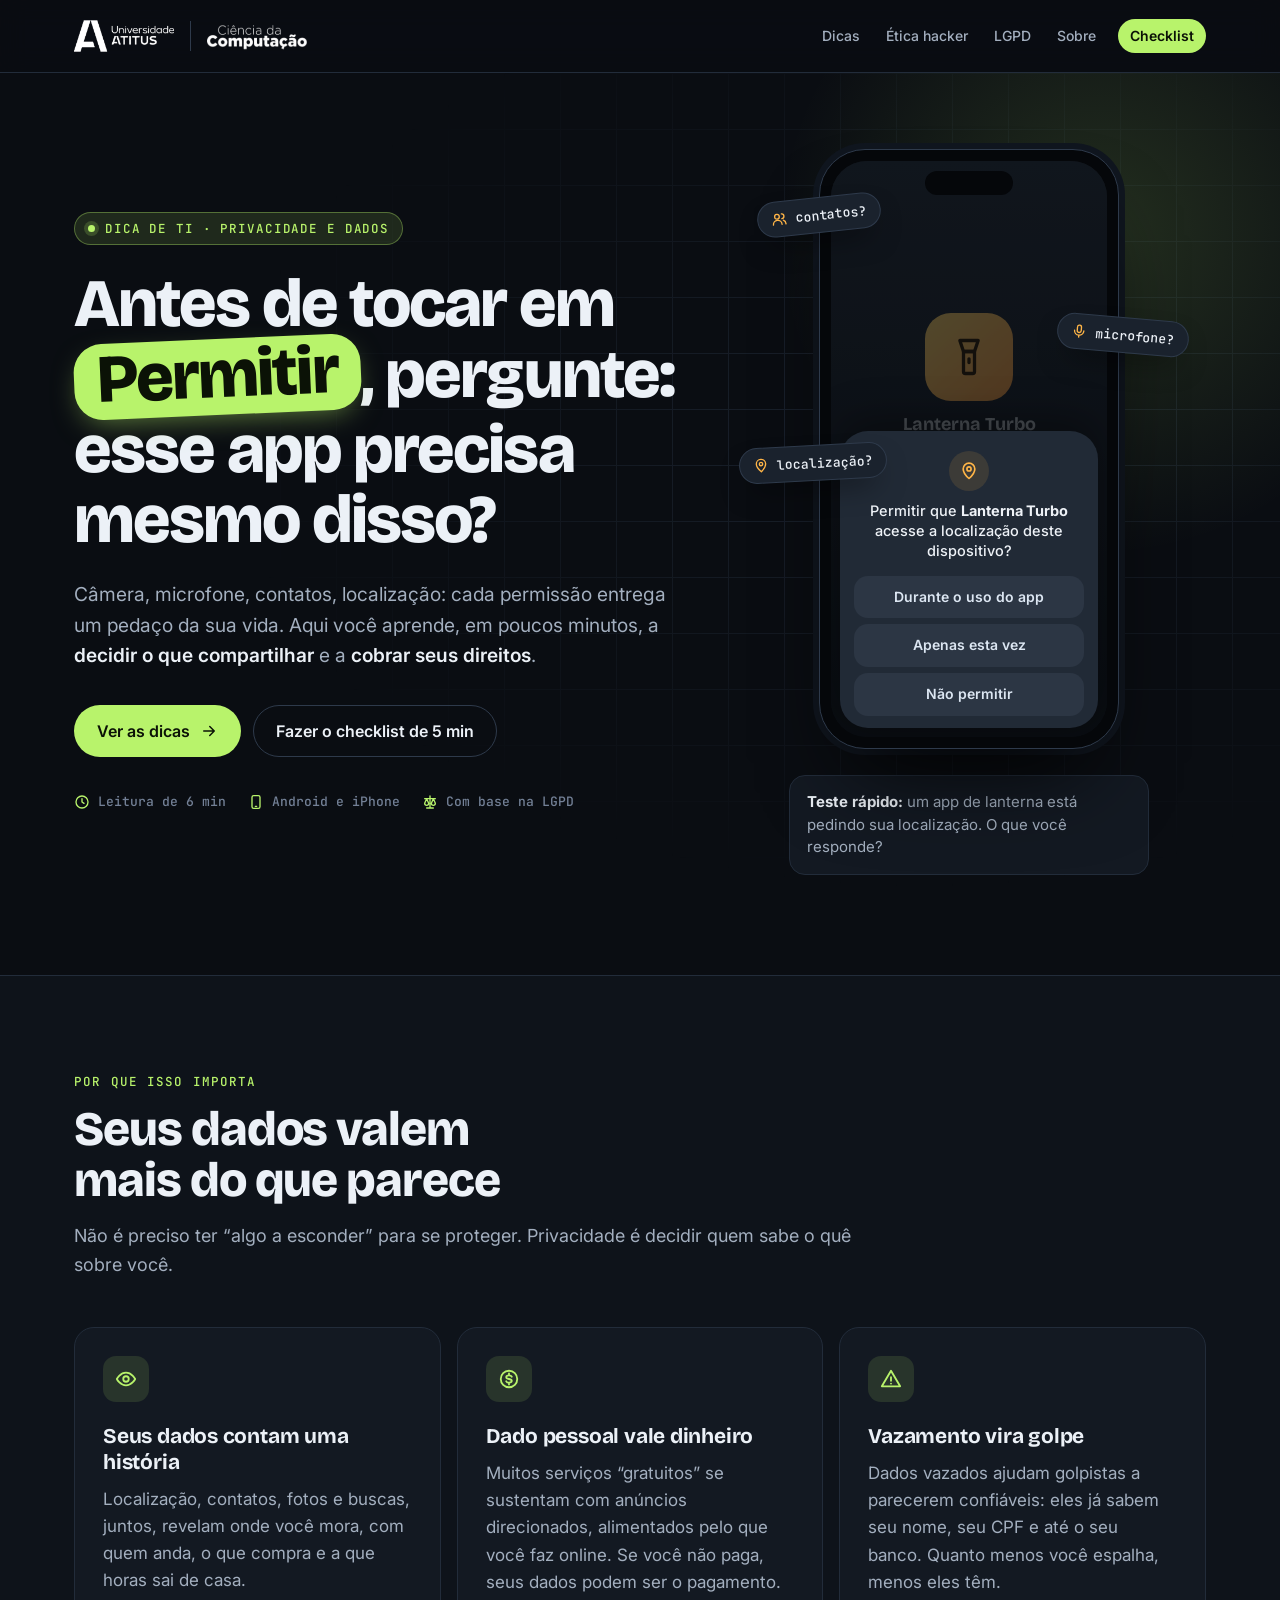
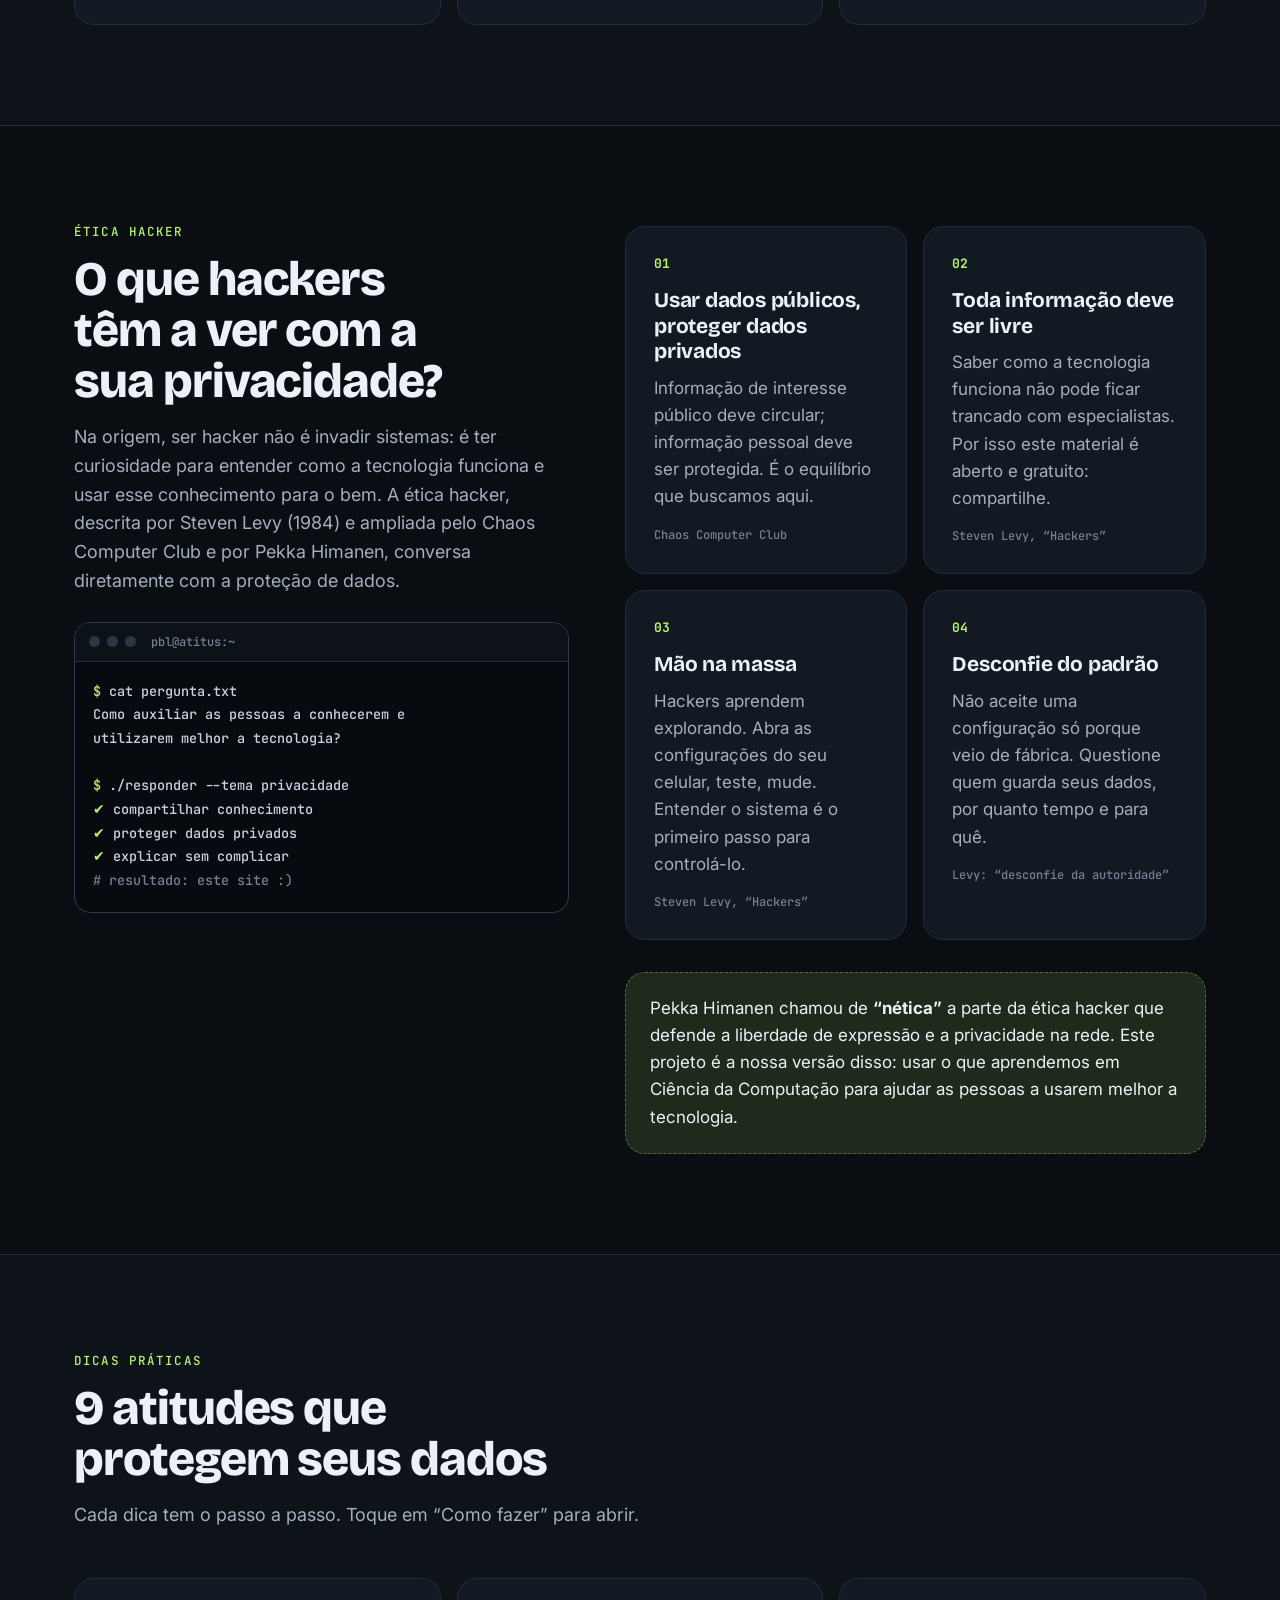
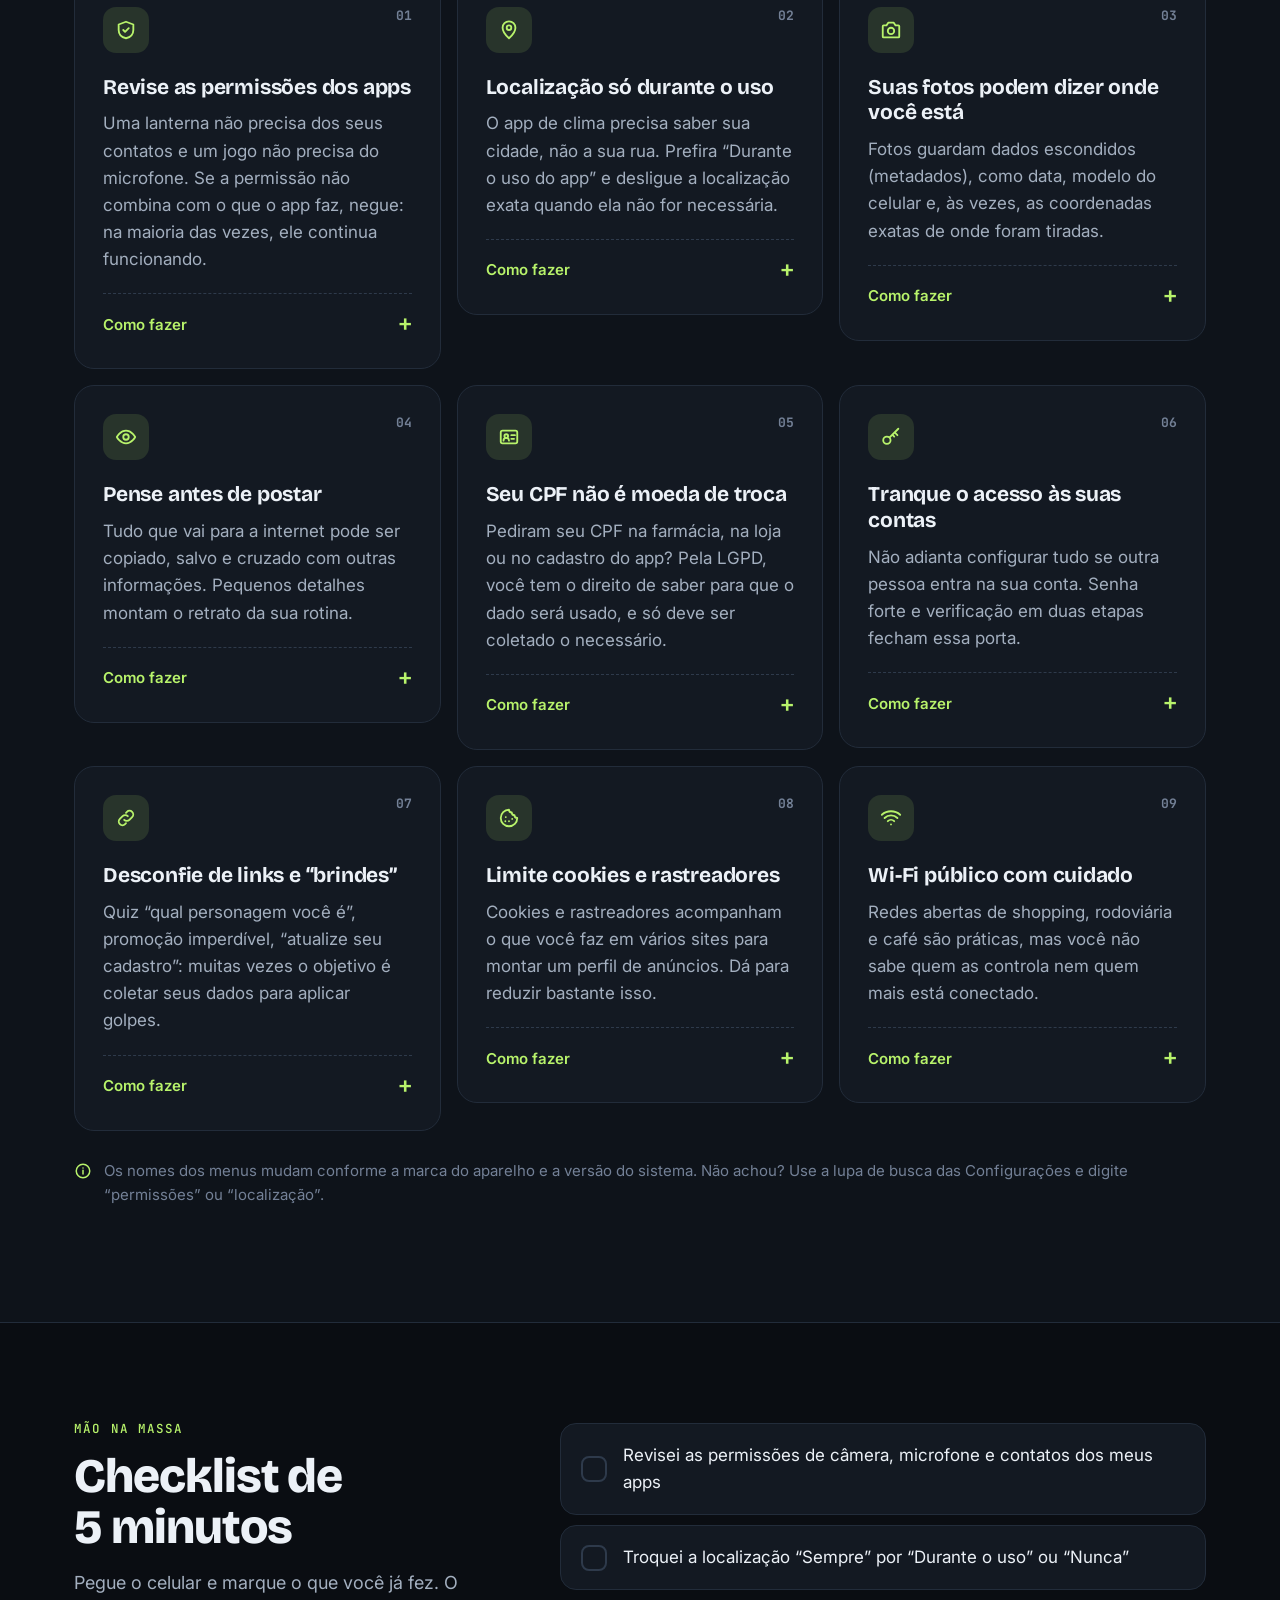
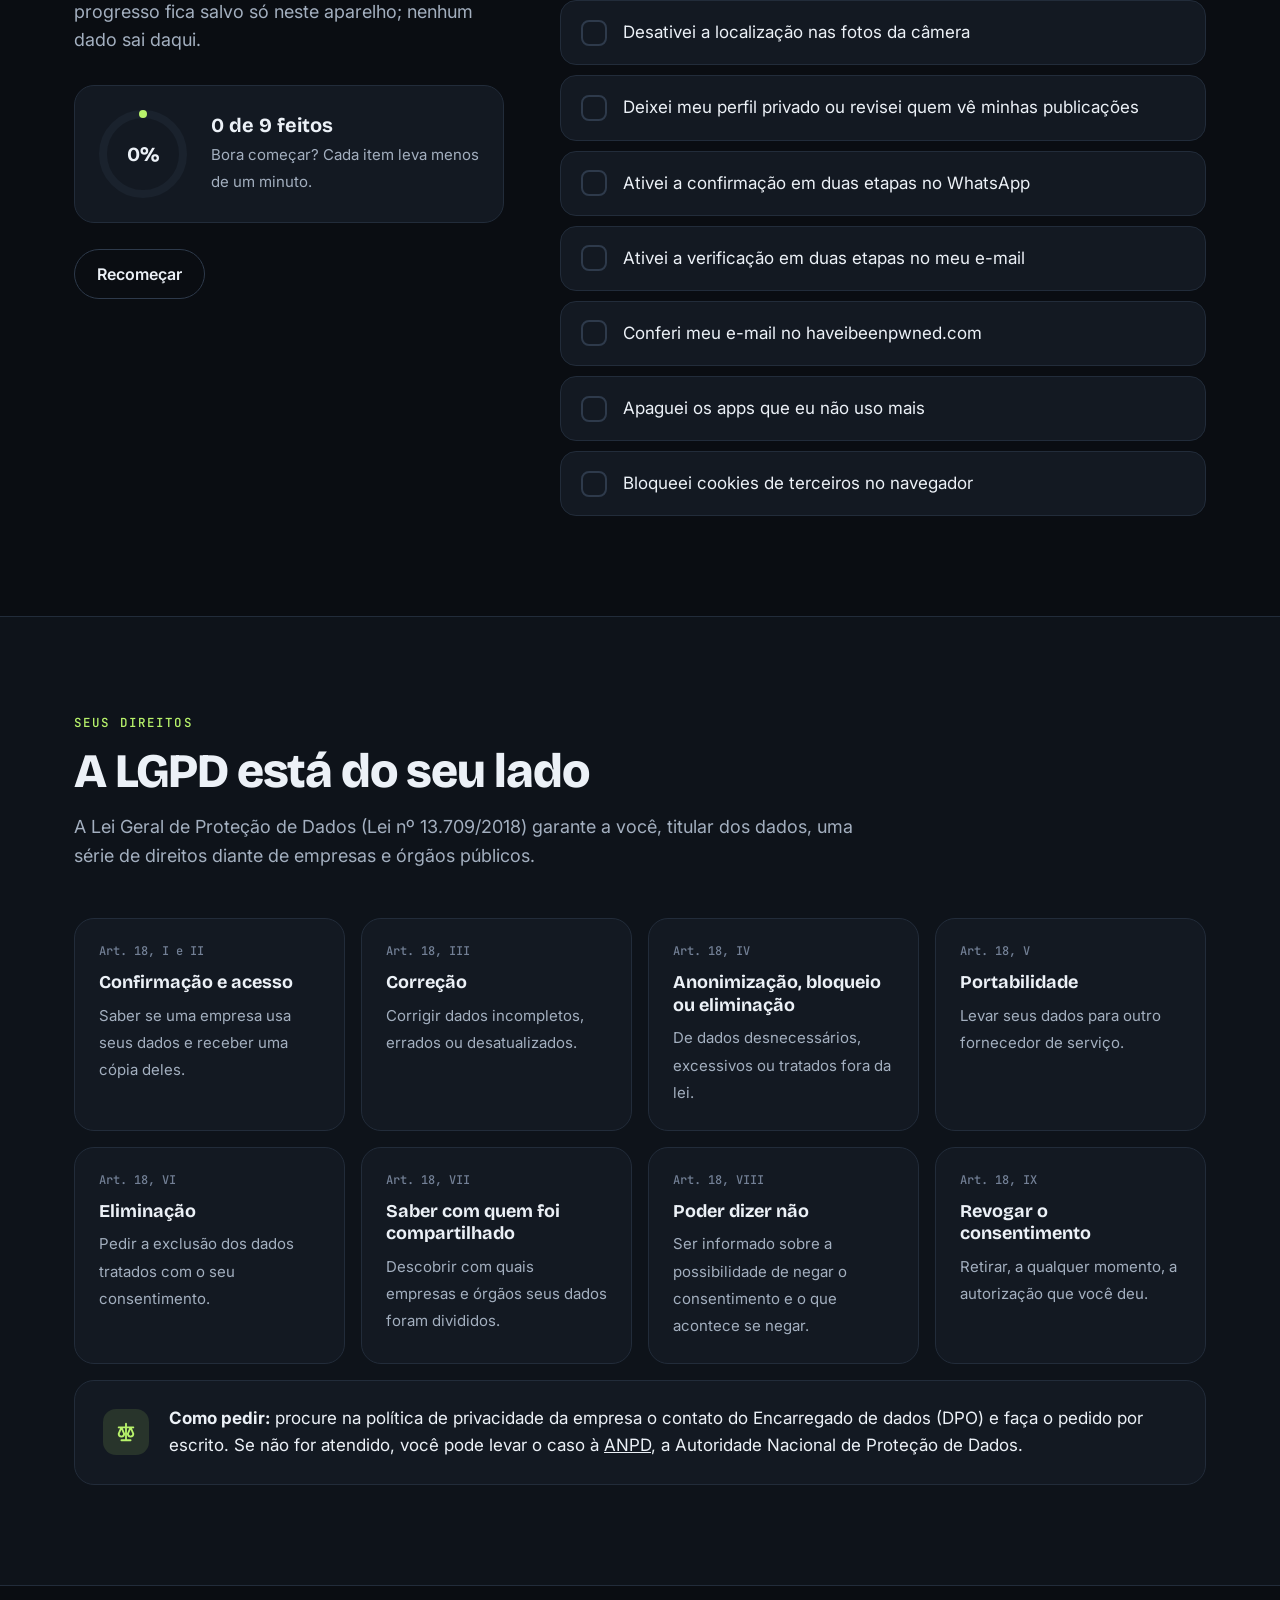
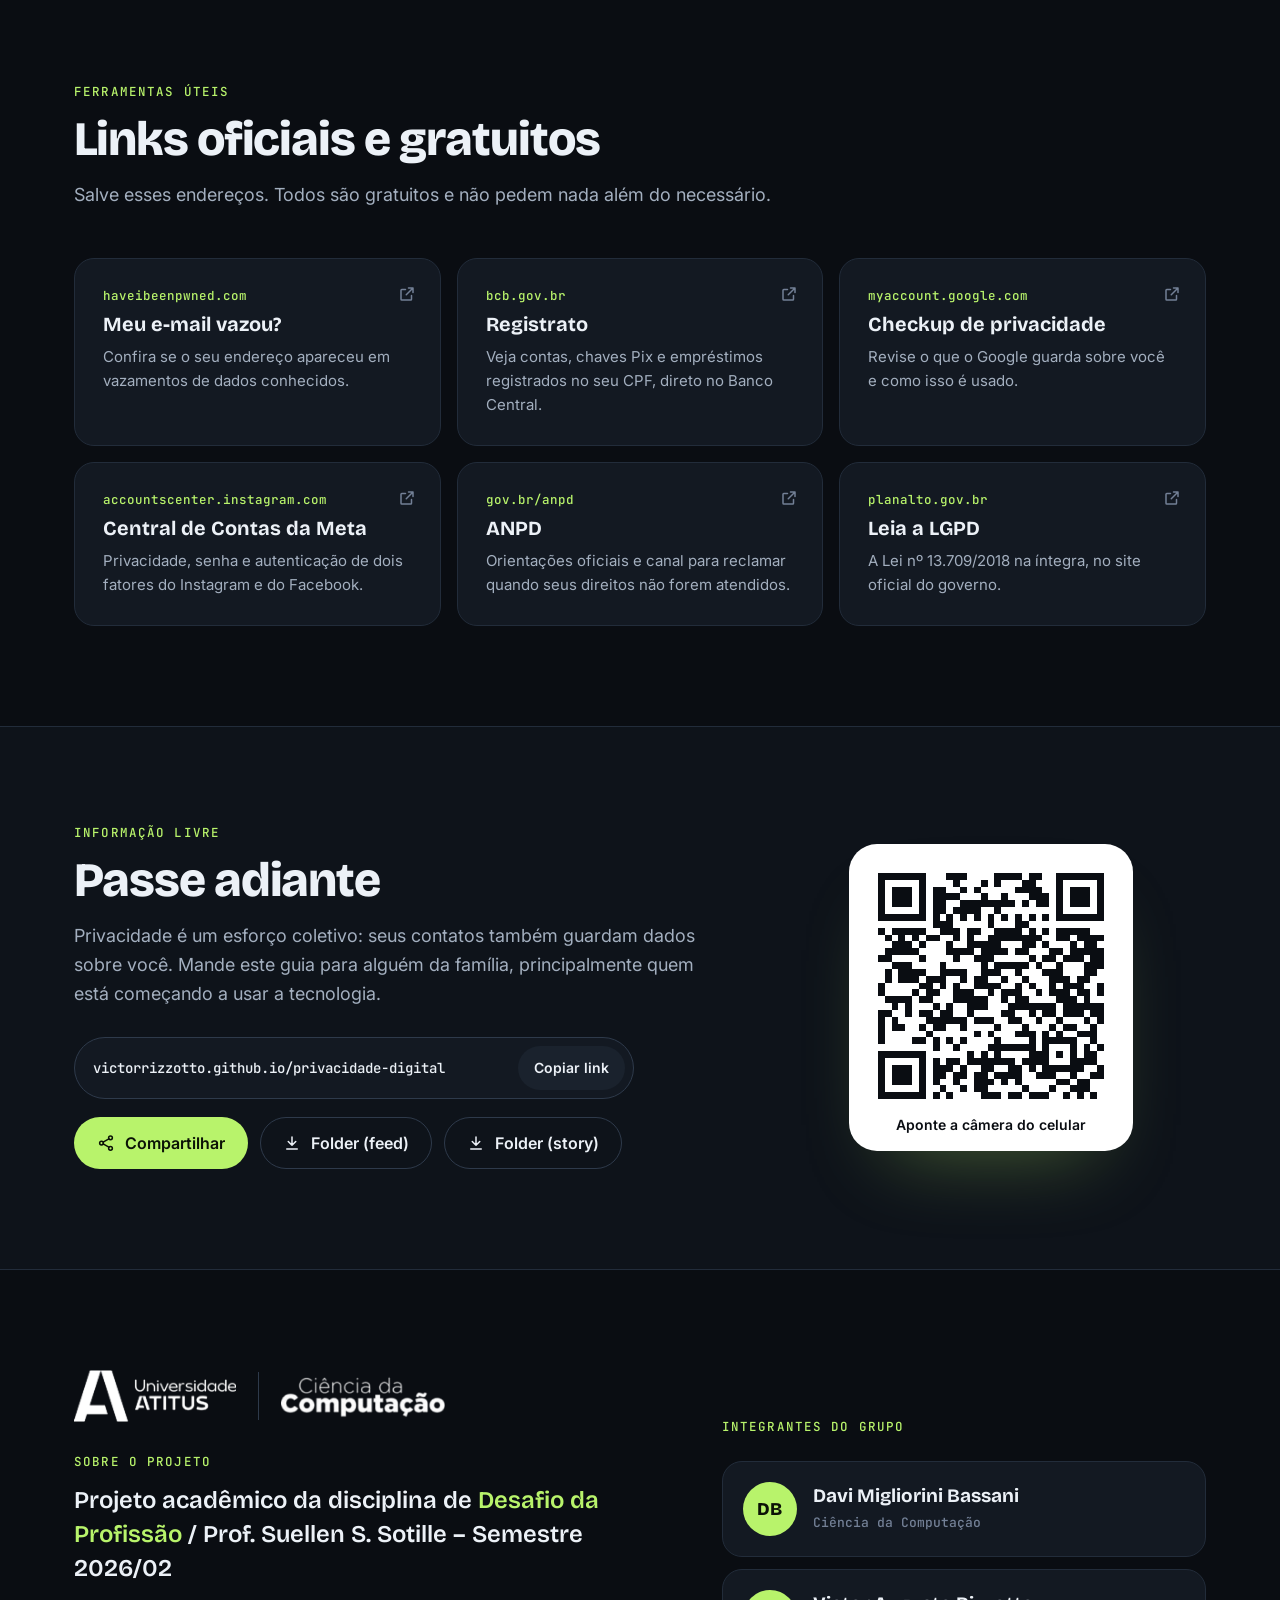
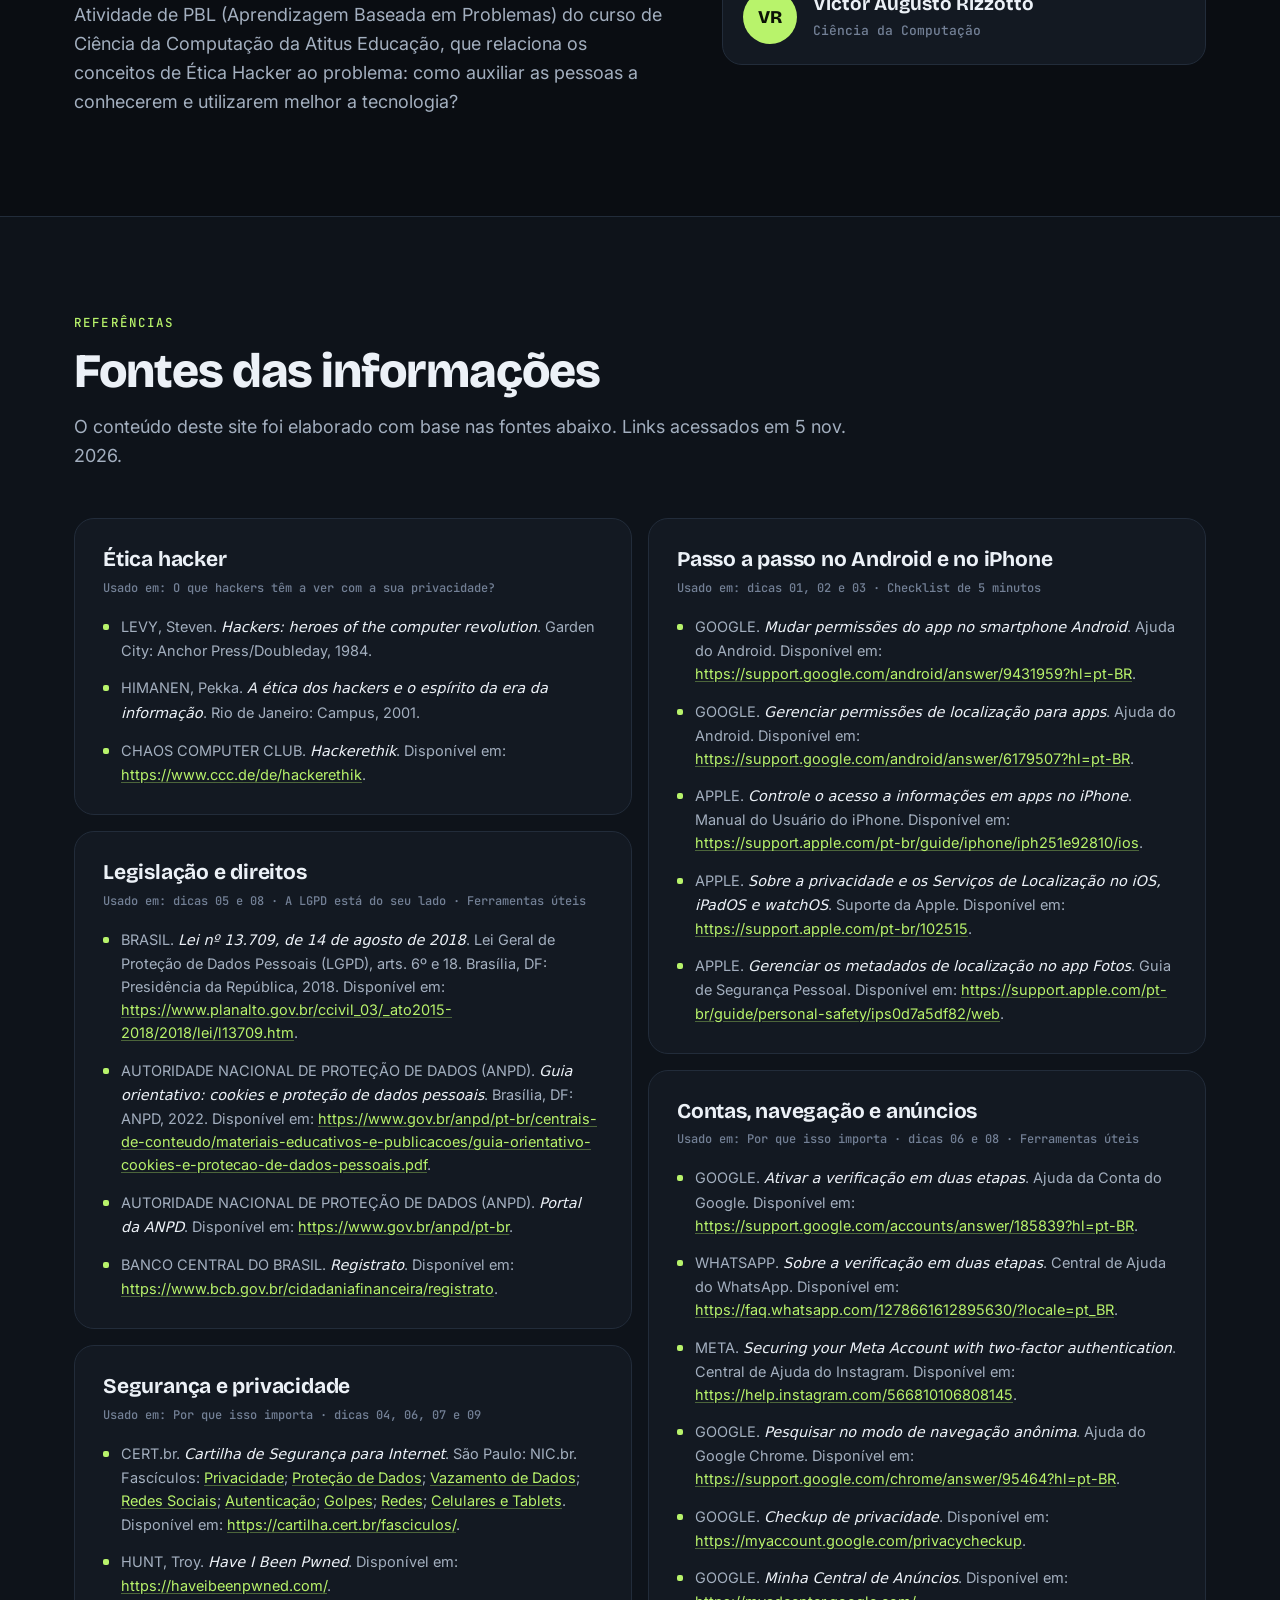
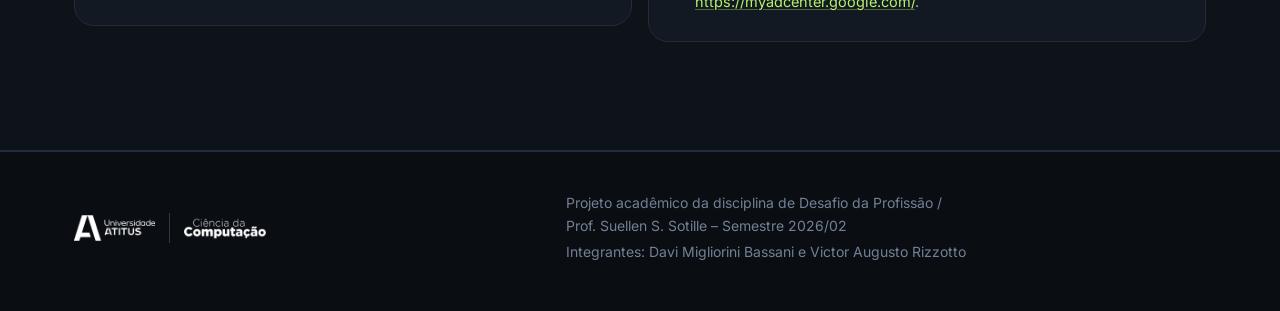
==== commit 61caa13f: "Corrige o título da referência do WhatsApp na seção de fontes Co-Authored-By: Claude Opus 5.5 <norep" ====
--- a/index.html
+++ b/index.html
@@ -863,7 +863,7 @@
           <span class="used">Usado em: Por que isso importa · dicas 06 e 08 · Ferramentas úteis</span>
           <ul class="refs">
             <li>GOOGLE. <em>Ativar a verificação em duas etapas</em>. Ajuda da Conta do Google. Disponível em: <a href="https://support.google.com/accounts/answer/185839?hl=pt-BR" target="_blank" rel="noopener">https://support.google.com/accounts/answer/185839?hl=pt-BR</a>.</li>
-            <li>WHATSAPP. <em>Sobre a confirmação em duas etapas</em>. Central de Ajuda do WhatsApp. Disponível em: <a href="https://faq.whatsapp.com/1278661612895630/?locale=pt_BR" target="_blank" rel="noopener">https://faq.whatsapp.com/1278661612895630/?locale=pt_BR</a>.</li>
+            <li>WHATSAPP. <em>Sobre a verificação em duas etapas</em>. Central de Ajuda do WhatsApp. Disponível em: <a href="https://faq.whatsapp.com/1278661612895630/?locale=pt_BR" target="_blank" rel="noopener">https://faq.whatsapp.com/1278661612895630/?locale=pt_BR</a>.</li>
             <li>META. <em>Securing your Meta Account with two-factor authentication</em>. Central de Ajuda do Instagram. Disponível em: <a href="https://help.instagram.com/566810106808145" target="_blank" rel="noopener">https://help.instagram.com/566810106808145</a>.</li>
             <li>GOOGLE. <em>Pesquisar no modo de navegação anônima</em>. Ajuda do Google Chrome. Disponível em: <a href="https://support.google.com/chrome/answer/95464?hl=pt-BR" target="_blank" rel="noopener">https://support.google.com/chrome/answer/95464?hl=pt-BR</a>.</li>
             <li>GOOGLE. <em>Checkup de privacidade</em>. Disponível em: <a href="https://myaccount.google.com/privacycheckup" target="_blank" rel="noopener">https://myaccount.google.com/privacycheckup</a>.</li>
